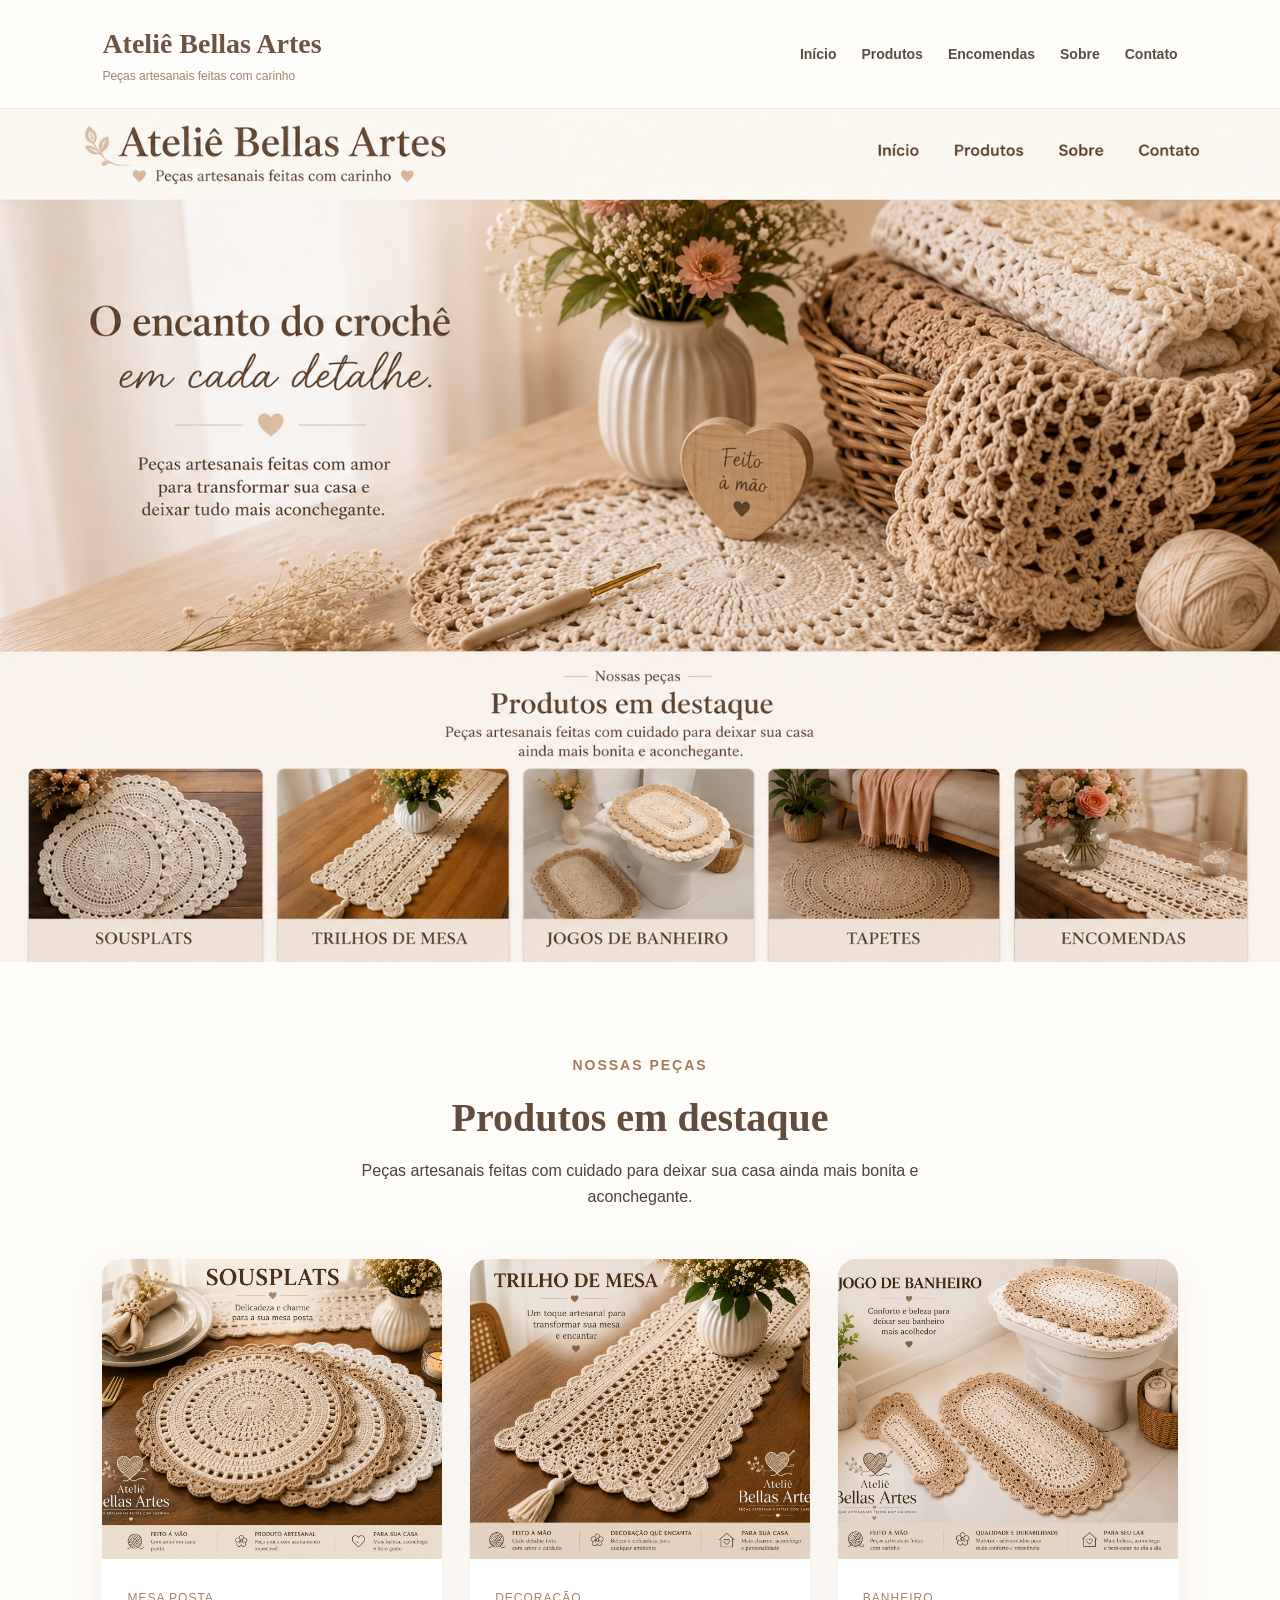
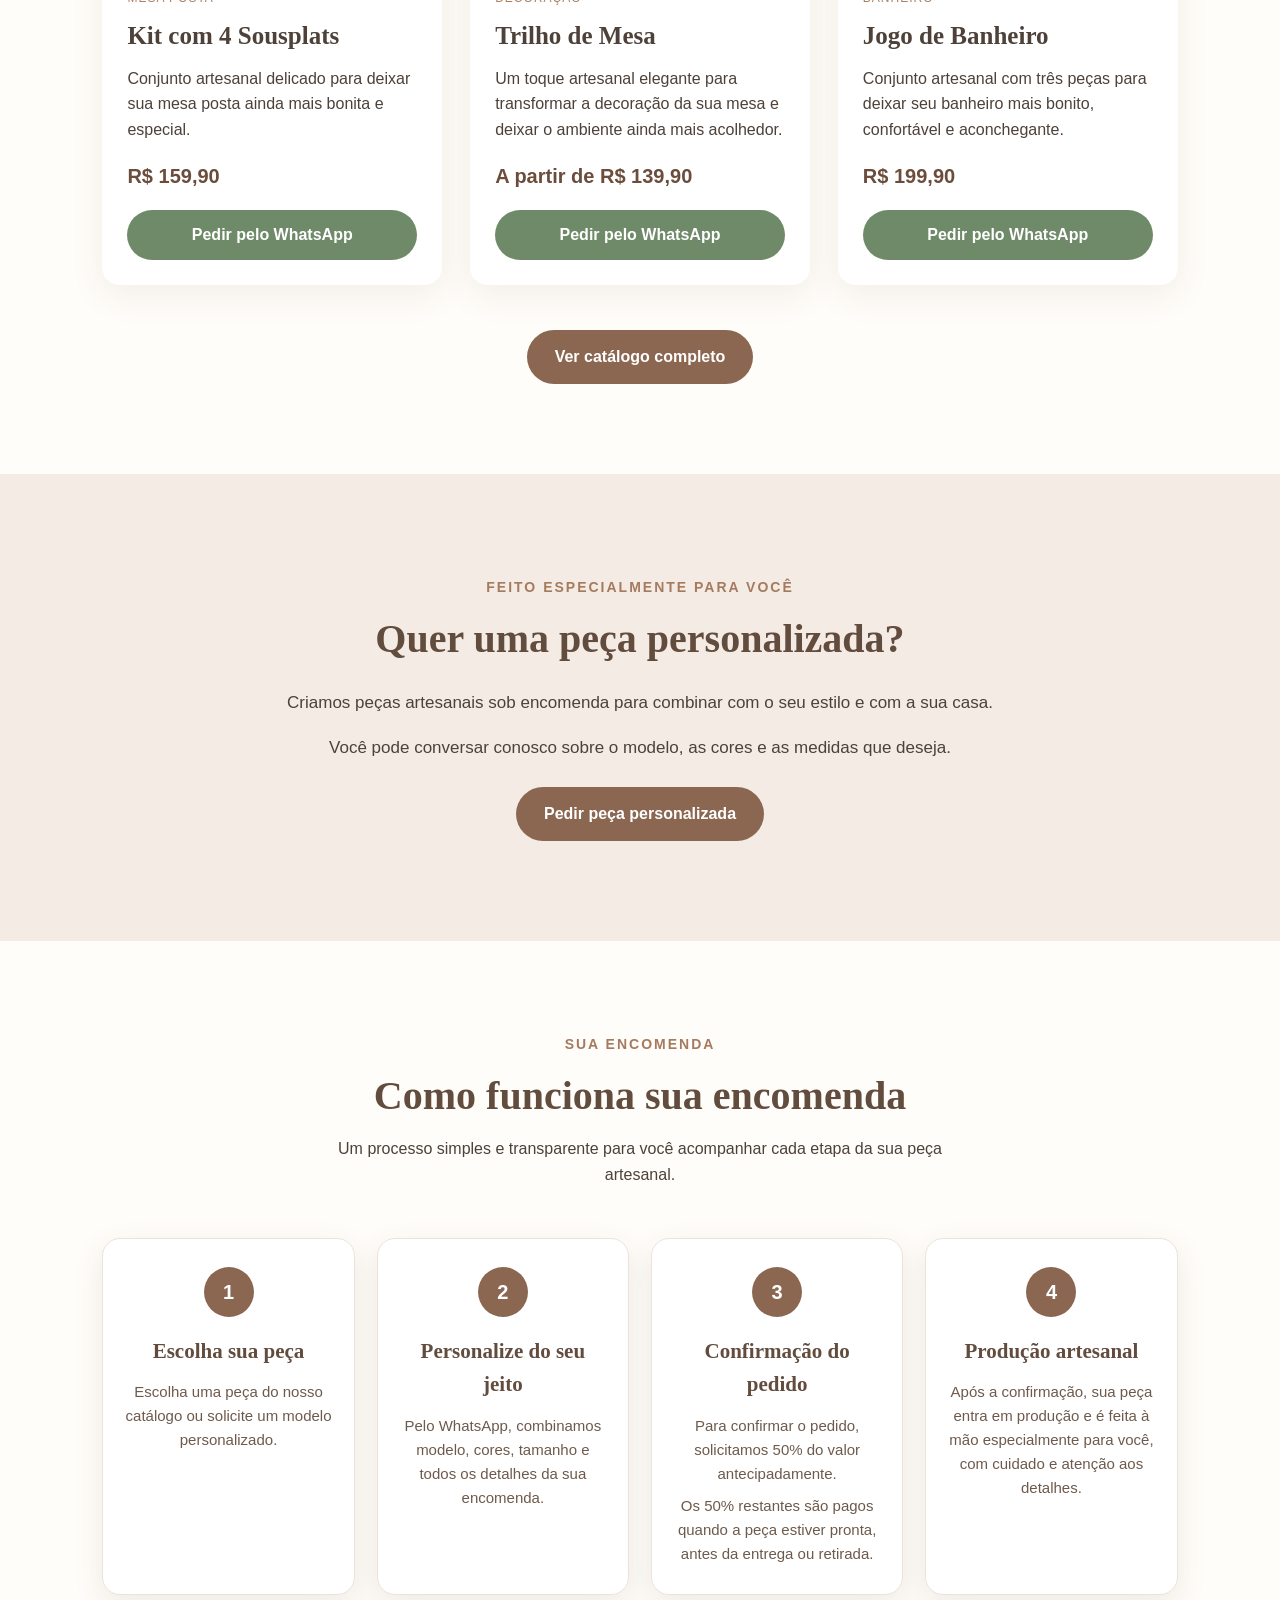
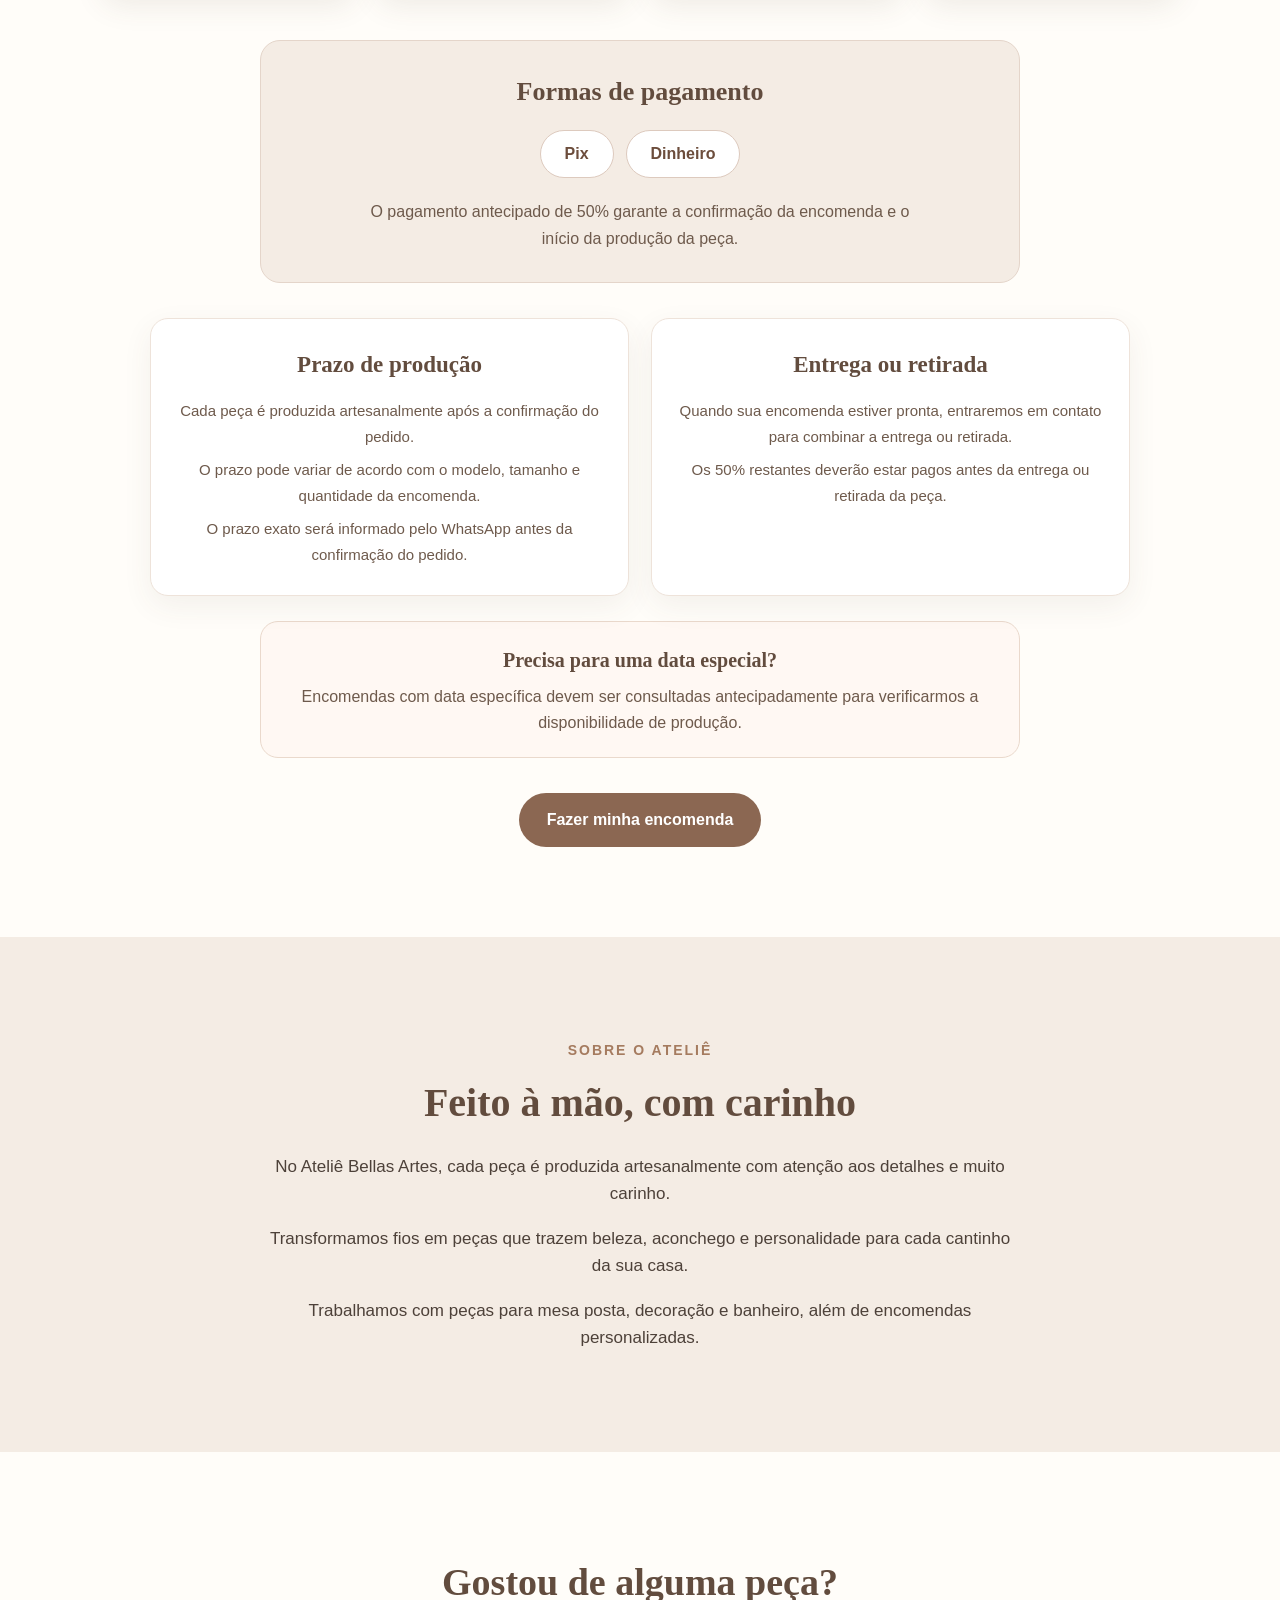
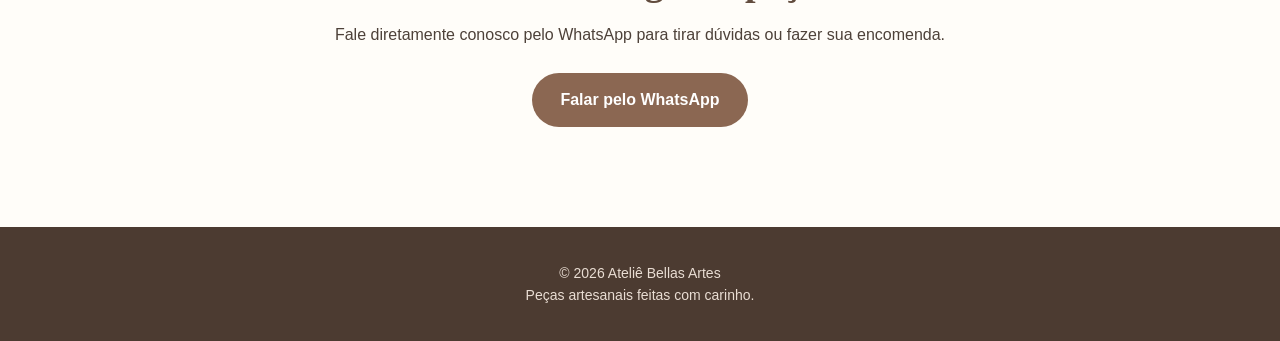
==== index.html @ 3d81684a "Add files via upload" ====
<!DOCTYPE html>
<html lang="pt-BR">

<head>

  <meta charset="UTF-8">

  <meta
    name="viewport"
    content="width=device-width, initial-scale=1.0"
  >

  <title>Ateliê Bellas Artes | Crochê Artesanal</title>

  <meta
    name="description"
    content="Peças artesanais em crochê feitas com carinho. Sousplats, trilhos de mesa, jogos de banheiro, tapetes e encomendas personalizadas."
  >


  <!-- ÍCONE DO SITE -->

  <link
    rel="icon"
    type="image/png"
    href="favicon.png"
  >


  <!-- COMPARTILHAMENTO WHATSAPP / FACEBOOK -->

  <meta
    property="og:title"
    content="Ateliê Bellas Artes | Crochê Artesanal"
  >

  <meta
    property="og:description"
    content="Peças artesanais feitas com carinho para deixar sua casa ainda mais bonita e aconchegante."
  >

  <meta
    property="og:image"
    content="https://atelie-bellas-artes.vercel.app/compartilhamento.png"
  >

  <meta
    property="og:url"
    content="https://atelie-bellas-artes.vercel.app/"
  >

  <meta
    property="og:type"
    content="website"
  >

  <meta
    property="og:site_name"
    content="Ateliê Bellas Artes"
  >


  <!-- OUTRAS REDES -->

  <meta
    name="twitter:card"
    content="summary_large_image"
  >

  <meta
    name="twitter:title"
    content="Ateliê Bellas Artes | Crochê Artesanal"
  >

  <meta
    name="twitter:description"
    content="Peças artesanais feitas com carinho para deixar sua casa ainda mais bonita e aconchegante."
  >

  <meta
    name="twitter:image"
    content="https://atelie-bellas-artes.vercel.app/compartilhamento.png"
  >


  <!-- CSS PRINCIPAL -->

  <link
    rel="stylesheet"
    href="style.css?v=4"
  >


  <!-- ESTILOS DA ÁREA DE ENCOMENDAS -->

  <style>

    .etapas-encomenda {
      display: grid;
      grid-template-columns: repeat(4, 1fr);
      gap: 22px;
      margin-top: 35px;
    }

    .etapa-encomenda {
      background: #ffffff;
      padding: 28px 22px;
      border-radius: 18px;
      text-align: center;
      box-shadow: 0 10px 30px rgba(84, 64, 52, 0.10);
      border: 1px solid #eee3da;
    }

    .numero-etapa {
      width: 50px;
      height: 50px;
      margin: 0 auto 18px;
      border-radius: 50%;
      display: flex;
      align-items: center;
      justify-content: center;
      background: #8b6752;
      color: #ffffff;
      font-size: 20px;
      font-weight: bold;
    }

    .etapa-encomenda h3 {
      font-family: Georgia, serif;
      color: #624c3e;
      font-size: 21px;
      margin-bottom: 12px;
    }

    .etapa-encomenda p {
      color: #6e5a4c;
      font-size: 15px;
      line-height: 1.6;
      margin-top: 8px;
    }

    .pagamento-encomenda {
      max-width: 760px;
      margin: 45px auto 0;
      padding: 30px;
      text-align: center;
      background: #f4ece4;
      border-radius: 20px;
      border: 1px solid #e4d5ca;
    }

    .pagamento-encomenda h3 {
      font-family: Georgia, serif;
      color: #624c3e;
      font-size: 26px;
      margin-bottom: 18px;
    }

    .formas-pagamento {
      display: flex;
      justify-content: center;
      gap: 12px;
      flex-wrap: wrap;
      margin-bottom: 20px;
    }

    .formas-pagamento span {
      background: #ffffff;
      color: #6c4d3c;
      padding: 10px 24px;
      border-radius: 30px;
      font-weight: bold;
      border: 1px solid #ddcabe;
    }

    .pagamento-encomenda p {
      max-width: 580px;
      margin: auto;
      color: #6e5a4c;
      line-height: 1.7;
    }


    /* PRAZO E ENTREGA */

    .prazo-entrega {
      max-width: 980px;
      margin: 35px auto 0;
      display: grid;
      grid-template-columns: repeat(2, 1fr);
      gap: 22px;
    }

    .info-prazo {
      background: #ffffff;
      border: 1px solid #eee3da;
      border-radius: 18px;
      padding: 28px 24px;
      box-shadow: 0 10px 30px rgba(84, 64, 52, 0.07);
      text-align: center;
    }

    .info-prazo h3 {
      font-family: Georgia, serif;
      color: #624c3e;
      font-size: 23px;
      margin-bottom: 14px;
    }

    .info-prazo p {
      color: #6e5a4c;
      font-size: 15px;
      line-height: 1.7;
      margin-top: 8px;
    }

    .data-especial {
      max-width: 760px;
      margin: 25px auto 0;
      padding: 22px 25px;
      background: #fff8f3;
      border: 1px solid #ead9cc;
      border-radius: 18px;
      text-align: center;
    }

    .data-especial strong {
      display: block;
      font-family: Georgia, serif;
      color: #624c3e;
      font-size: 20px;
      margin-bottom: 8px;
    }

    .data-especial p {
      color: #6e5a4c;
      line-height: 1.6;
    }


    /* TABLET */

    @media (max-width: 950px) {

      .etapas-encomenda {
        grid-template-columns: repeat(2, 1fr);
      }

      .prazo-entrega {
        grid-template-columns: 1fr;
      }

    }


    /* CELULAR */

    @media (max-width: 650px) {

      .etapas-encomenda {
        grid-template-columns: 1fr;
      }

      .etapa-encomenda {
        padding: 25px 20px;
      }

      .pagamento-encomenda {
        padding: 25px 18px;
      }

      .info-prazo {
        padding: 25px 18px;
      }

      .data-especial {
        padding: 20px 18px;
      }

    }

  </style>

</head>


<body>


  <!-- CABEÇALHO -->

  <header class="topo">

    <div class="logo">

      <h1>
        Ateliê Bellas Artes
      </h1>

      <p>
        Peças artesanais feitas com carinho
      </p>

    </div>


    <nav>

      <a href="#inicio">
        Início
      </a>

      <a href="catalogo.html">
        Produtos
      </a>

      <a href="#como-funciona">
        Encomendas
      </a>

      <a href="#sobre">
        Sobre
      </a>

      <a href="#contato">
        Contato
      </a>

    </nav>

  </header>



  <main>


    <!-- BANNER PRINCIPAL -->

    <section
      id="inicio"
      class="banner-principal"
    >

      <img
        src="banner-bellas-artes.png"
        alt="Ateliê Bellas Artes - peças artesanais em crochê"
      >

      <a
        href="https://wa.me/5548991967784?text=Olá! Vim pelo site do Ateliê Bellas Artes e gostaria de fazer uma encomenda."
        target="_blank"
        rel="noopener noreferrer"
        class="botao-banner-encomenda"
        aria-label="Fazer encomenda pelo WhatsApp"
      ></a>

    </section>



    <!-- PRODUTOS EM DESTAQUE -->

    <section
      id="produtos"
      class="secao"
    >

      <div class="titulo-secao">

        <span>
          Nossas peças
        </span>

        <h2>
          Produtos em destaque
        </h2>

        <p>
          Peças artesanais feitas com cuidado para
          deixar sua casa ainda mais bonita e aconchegante.
        </p>

      </div>


      <div class="produtos-grid">


        <!-- SOUSPLATS -->

        <article class="produto">

          <div class="produto-imagem">

            <img
              src="sousplats.png"
              alt="Sousplats artesanais em crochê do Ateliê Bellas Artes"
            >

          </div>

          <div class="produto-info">

            <span class="categoria">
              Mesa posta
            </span>

            <h3>
              Kit com 4 Sousplats
            </h3>

            <p>
              Conjunto artesanal delicado para deixar
              sua mesa posta ainda mais bonita e especial.
            </p>

            <strong>
              R$ 159,90
            </strong>

            <a
              href="https://wa.me/5548991967784?text=Olá! Gostaria de encomendar o Kit com 4 Sousplats do Ateliê Bellas Artes."
              target="_blank"
              rel="noopener noreferrer"
              class="botao-whatsapp"
            >
              Pedir pelo WhatsApp
            </a>

          </div>

        </article>



        <!-- TRILHO -->

        <article class="produto">

          <div class="produto-imagem">

            <img
              src="trilho-mesa.png"
              alt="Trilho de mesa artesanal em crochê do Ateliê Bellas Artes"
            >

          </div>

          <div class="produto-info">

            <span class="categoria">
              Decoração
            </span>

            <h3>
              Trilho de Mesa
            </h3>

            <p>
              Um toque artesanal elegante para transformar
              a decoração da sua mesa e deixar o ambiente
              ainda mais acolhedor.
            </p>

            <strong>
              A partir de R$ 139,90
            </strong>

            <a
              href="https://wa.me/5548991967784?text=Olá! Gostaria de encomendar um Trilho de Mesa do Ateliê Bellas Artes."
              target="_blank"
              rel="noopener noreferrer"
              class="botao-whatsapp"
            >
              Pedir pelo WhatsApp
            </a>

          </div>

        </article>



        <!-- JOGO DE BANHEIRO -->

        <article class="produto">

          <div class="produto-imagem">

            <img
              src="jogo-banheiro.png"
              alt="Jogo de banheiro artesanal em crochê do Ateliê Bellas Artes"
            >

          </div>

          <div class="produto-info">

            <span class="categoria">
              Banheiro
            </span>

            <h3>
              Jogo de Banheiro
            </h3>

            <p>
              Conjunto artesanal com três peças para
              deixar seu banheiro mais bonito,
              confortável e aconchegante.
            </p>

            <strong>
              R$ 199,90
            </strong>

            <a
              href="https://wa.me/5548991967784?text=Olá! Gostaria de encomendar um Jogo de Banheiro do Ateliê Bellas Artes."
              target="_blank"
              rel="noopener noreferrer"
              class="botao-whatsapp"
            >
              Pedir pelo WhatsApp
            </a>

          </div>

        </article>

      </div>


      <div
        style="
          text-align: center;
          margin-top: 45px;
        "
      >

        <a
          href="catalogo.html"
          class="botao"
        >
          Ver catálogo completo
        </a>

      </div>

    </section>



    <!-- PEÇA PERSONALIZADA -->

    <section class="sobre">

      <div class="sobre-conteudo">

        <span>
          Feito especialmente para você
        </span>

        <h2>
          Quer uma peça personalizada?
        </h2>

        <p>
          Criamos peças artesanais sob encomenda
          para combinar com o seu estilo e com a sua casa.
        </p>

        <p>
          Você pode conversar conosco sobre o modelo,
          as cores e as medidas que deseja.
        </p>

        <br>

        <a
          href="https://wa.me/5548991967784?text=Olá! Vim pelo site do Ateliê Bellas Artes e gostaria de encomendar uma peça personalizada. Quero conversar sobre o modelo, as cores e as medidas."
          target="_blank"
          rel="noopener noreferrer"
          class="botao"
        >
          Pedir peça personalizada
        </a>

      </div>

    </section>



    <!-- COMO FUNCIONA A ENCOMENDA -->

    <section
      id="como-funciona"
      class="secao"
    >

      <div class="titulo-secao">

        <span>
          Sua encomenda
        </span>

        <h2>
          Como funciona sua encomenda
        </h2>

        <p>
          Um processo simples e transparente para você
          acompanhar cada etapa da sua peça artesanal.
        </p>

      </div>



      <div class="etapas-encomenda">


        <!-- ETAPA 1 -->

        <article class="etapa-encomenda">

          <div class="numero-etapa">
            1
          </div>

          <h3>
            Escolha sua peça
          </h3>

          <p>
            Escolha uma peça do nosso catálogo
            ou solicite um modelo personalizado.
          </p>

        </article>



        <!-- ETAPA 2 -->

        <article class="etapa-encomenda">

          <div class="numero-etapa">
            2
          </div>

          <h3>
            Personalize do seu jeito
          </h3>

          <p>
            Pelo WhatsApp, combinamos modelo,
            cores, tamanho e todos os detalhes
            da sua encomenda.
          </p>

        </article>



        <!-- ETAPA 3 -->

        <article class="etapa-encomenda">

          <div class="numero-etapa">
            3
          </div>

          <h3>
            Confirmação do pedido
          </h3>

          <p>
            Para confirmar o pedido,
            solicitamos 50% do valor antecipadamente.
          </p>

          <p>
            Os 50% restantes são pagos quando a peça
            estiver pronta, antes da entrega ou retirada.
          </p>

        </article>



        <!-- ETAPA 4 -->

        <article class="etapa-encomenda">

          <div class="numero-etapa">
            4
          </div>

          <h3>
            Produção artesanal
          </h3>

          <p>
            Após a confirmação, sua peça entra em produção
            e é feita à mão especialmente para você,
            com cuidado e atenção aos detalhes.
          </p>

        </article>

      </div>



      <!-- FORMAS DE PAGAMENTO -->

      <div class="pagamento-encomenda">

        <h3>
          Formas de pagamento
        </h3>

        <div class="formas-pagamento">

          <span>
            Pix
          </span>

          <span>
            Dinheiro
          </span>

        </div>

        <p>
          O pagamento antecipado de 50% garante
          a confirmação da encomenda e o início
          da produção da peça.
        </p>

      </div>



      <!-- PRAZO E ENTREGA -->

      <div class="prazo-entrega">


        <article class="info-prazo">

          <h3>
            Prazo de produção
          </h3>

          <p>
            Cada peça é produzida artesanalmente
            após a confirmação do pedido.
          </p>

          <p>
            O prazo pode variar de acordo com o
            modelo, tamanho e quantidade da encomenda.
          </p>

          <p>
            O prazo exato será informado pelo WhatsApp
            antes da confirmação do pedido.
          </p>

        </article>



        <article class="info-prazo">

          <h3>
            Entrega ou retirada
          </h3>

          <p>
            Quando sua encomenda estiver pronta,
            entraremos em contato para combinar
            a entrega ou retirada.
          </p>

          <p>
            Os 50% restantes deverão estar pagos
            antes da entrega ou retirada da peça.
          </p>

        </article>


      </div>



      <!-- DATA ESPECIAL -->

      <div class="data-especial">

        <strong>
          Precisa para uma data especial?
        </strong>

        <p>
          Encomendas com data específica devem ser
          consultadas antecipadamente para verificarmos
          a disponibilidade de produção.
        </p>

      </div>



      <!-- BOTÃO -->

      <div
        style="
          text-align: center;
          margin-top: 35px;
        "
      >

        <a
          href="https://wa.me/5548991967784?text=Olá! Vim pelo site do Ateliê Bellas Artes e gostaria de fazer uma encomenda."
          target="_blank"
          rel="noopener noreferrer"
          class="botao"
        >
          Fazer minha encomenda
        </a>

      </div>

    </section>



    <!-- SOBRE -->

    <section
      id="sobre"
      class="sobre"
    >

      <div class="sobre-conteudo">

        <span>
          Sobre o Ateliê
        </span>

        <h2>
          Feito à mão, com carinho
        </h2>

        <p>
          No Ateliê Bellas Artes, cada peça é produzida
          artesanalmente com atenção aos detalhes e muito carinho.
        </p>

        <p>
          Transformamos fios em peças que trazem beleza,
          aconchego e personalidade para cada cantinho da sua casa.
        </p>

        <p>
          Trabalhamos com peças para mesa posta,
          decoração e banheiro, além de encomendas personalizadas.
        </p>

      </div>

    </section>



    <!-- CONTATO -->

    <section
      id="contato"
      class="contato"
    >

      <h2>
        Gostou de alguma peça?
      </h2>

      <p>
        Fale diretamente conosco pelo WhatsApp
        para tirar dúvidas ou fazer sua encomenda.
      </p>

      <a
        href="https://wa.me/5548991967784?text=Olá! Vim pelo site do Ateliê Bellas Artes e gostaria de fazer uma encomenda."
        target="_blank"
        rel="noopener noreferrer"
        class="botao"
      >
        Falar pelo WhatsApp
      </a>

    </section>


  </main>



  <!-- RODAPÉ -->

  <footer>

    <p>
      © 2026 Ateliê Bellas Artes
    </p>

    <p>
      Peças artesanais feitas com carinho.
    </p>

  </footer>


  <script src="script.js"></script>


</body>

</html>
---- style.css ----
* {
  margin: 0;
  padding: 0;
  box-sizing: border-box;
}

html {
  scroll-behavior: smooth;
}

body {
  font-family: Arial, Helvetica, sans-serif;
  color: #4d4139;
  background: #fffdf9;
  line-height: 1.6;
}

.topo {
  background: #fffdf9;
  padding: 22px 8%;
  display: flex;
  justify-content: space-between;
  align-items: center;
  border-bottom: 1px solid #eee5dc;
  position: sticky;
  top: 0;
  z-index: 1000;
}

.logo h1 {
  font-family: Georgia, serif;
  font-size: 28px;
  color: #6d5546;
}

.logo p {
  font-size: 12px;
  color: #9b8474;
}

nav {
  display: flex;
  gap: 25px;
}

nav a {
  text-decoration: none;
  color: #5c4b40;
  font-weight: 600;
  font-size: 14px;
}

nav a:hover {
  color: #b48a6d;
}

.banner {
  min-height: 600px;
  padding: 100px 8%;
  display: flex;
  align-items: center;

  background:
    linear-gradient(
      90deg,
      rgba(245, 235, 224, 0.96),
      rgba(255, 253, 249, 0.82)
    );
}

.banner-conteudo {
  max-width: 650px;
}

.detalhe {
  color: #a57b5f;
  font-weight: 700;
  margin-bottom: 10px;
}

.banner h2 {
  font-family: Georgia, serif;
  font-size: 56px;
  line-height: 1.1;
  color: #624c3e;
  margin-bottom: 22px;
}

.banner p {
  font-size: 18px;
  max-width: 570px;
  margin-bottom: 32px;
}

.botao {
  display: inline-block;
  padding: 14px 28px;
  background: #8b6752;
  color: white;
  text-decoration: none;
  border-radius: 30px;
  font-weight: bold;
  transition: 0.3s;
}

.botao:hover {
  background: #6f5140;
  transform: translateY(-2px);
}

.secao {
  padding: 90px 8%;
}

.titulo-secao {
  text-align: center;
  max-width: 650px;
  margin: 0 auto 50px;
}

.titulo-secao span,
.sobre span {
  color: #a57b5f;
  font-weight: bold;
  font-size: 14px;
  text-transform: uppercase;
  letter-spacing: 2px;
}

.titulo-secao h2,
.sobre h2 {
  font-family: Georgia, serif;
  font-size: 40px;
  color: #624c3e;
  margin: 8px 0;
}

.produtos-grid {
  display: grid;
  grid-template-columns: repeat(3, 1fr);
  gap: 28px;
}

.produto {
  background: white;
  border-radius: 18px;
  overflow: hidden;
  box-shadow: 0 10px 35px rgba(84, 64, 52, 0.08);
  transition: 0.3s;
}

.produto:hover {
  transform: translateY(-6px);
}

.produto-imagem {
  height: 280px;
  background: #eee4da;
  display: flex;
  justify-content: center;
  align-items: center;
  color: #9a8170;
}

.produto-info {
  padding: 25px;
}

.categoria {
  font-size: 12px;
  text-transform: uppercase;
  letter-spacing: 1px;
  color: #aa8064;
}

.produto h3 {
  font-family: Georgia, serif;
  font-size: 25px;
  margin: 6px 0 10px;
}

.produto-info strong {
  display: block;
  font-size: 20px;
  margin: 18px 0;
  color: #6c4d3c;
}

.botao-whatsapp {
  display: block;
  text-align: center;
  padding: 12px;
  text-decoration: none;
  border-radius: 25px;
  background: #6f8a68;
  color: white;
  font-weight: bold;
}

.sobre {
  background: #f4ece4;
  padding: 100px 8%;
}

.sobre-conteudo {
  max-width: 750px;
  margin: auto;
  text-align: center;
}

.sobre p {
  margin-top: 18px;
  font-size: 17px;
}

.contato {
  padding: 100px 8%;
  text-align: center;
}

.contato h2 {
  font-family: Georgia, serif;
  font-size: 38px;
  color: #624c3e;
}

.contato p {
  margin: 10px 0 25px;
}

footer {
  background: #4c3b31;
  color: #e9ddd3;
  text-align: center;
  padding: 35px 20px;
  font-size: 14px;
}

@media (max-width: 850px) {

  .topo {
    flex-direction: column;
    gap: 18px;
  }

  nav {
    gap: 14px;
    flex-wrap: wrap;
    justify-content: center;
  }

  .banner {
    min-height: 500px;
    padding-top: 70px;
  }

  .banner h2 {
    font-size: 40px;
  }

  .produtos-grid {
    grid-template-columns: 1fr;
  }

  .produto {
    max-width: 450px;
    margin: auto;
  }

}

@media (max-width: 500px) {

  .banner h2 {
    font-size: 34px;
  }

  .banner p {
    font-size: 16px;
  }

  .titulo-secao h2,
  .sobre h2 {
    font-size: 32px;
  }

}
.banner-principal {
  width: 100%;
  background: #f5eee6;
  overflow: hidden;
}

.banner-principal img {
  display: block;
  width: 100%;
  height: auto;
}
/* ==================================
   IMAGENS DOS PRODUTOS
================================== */

.produto-imagem {
  width: 100%;
  height: 300px;
  overflow: hidden;
  background: #f3ebe3;
}

.produto-imagem img {
  width: 100%;
  height: 100%;
  object-fit: cover;
  display: block;
  transition: transform 0.4s ease;
}

.produto:hover .produto-imagem img {
  transform: scale(1.04);
}


/* ==================================
   AJUSTES PARA CELULAR
================================== */

@media (max-width: 850px) {

  .produto-imagem {
    height: 350px;
  }

}


@media (max-width: 500px) {

  .produto-imagem {
    height: 280px;
  }

}
.banner-principal {
  position: relative;
  width: 100%;
  overflow: hidden;
}

.banner-principal img {
  display: block;
  width: 100%;
  height: auto;
}

/* Área clicável sobre o botão desenhado na imagem */
.botao-banner-encomenda {
  position: absolute;

  /* posição aproximada do botão no banner */
  right: 2.5%;
  bottom: 2.5%;

  width: 15.5%;
  height: 7%;

  z-index: 10;
  cursor: pointer;

  /* invisível porque o botão já está desenhado na imagem */
  background: transparent;
}

/* Facilita o toque no celular */
@media (max-width: 700px) {
  .botao-banner-encomenda {
    right: 2%;
    bottom: 2%;
    width: 17%;
    height: 8%;
  }
}
/* ==================================
   BOTÃO CLICÁVEL DO BANNER
================================== */

.banner-principal {
  position: relative;
  width: 100%;
  overflow: hidden;
}

.banner-principal img {
  display: block;
  width: 100%;
  height: auto;
}


/*
  Área invisível colocada sobre
  "FAZER ENCOMENDA" da imagem
*/

.botao-banner-encomenda {
  position: absolute;

  right: 2%;
  bottom: 2%;

  width: 16%;
  height: 8%;

  z-index: 20;

  display: block;

  cursor: pointer;

  background: transparent;
}


/* ==================================
   CELULAR
================================== */

@media (max-width: 700px) {

  .botao-banner-encomenda {
    right: 1.5%;
    bottom: 2%;
    width: 18%;
    height: 9%;
  }

}
/* =====================================
   PÁGINA DO CATÁLOGO
===================================== */

.catalogo-topo {
  text-align: center;
  padding: 80px 20px 45px;
  background: #f5eee6;
}

.catalogo-topo span {
  color: #a57b5f;
  text-transform: uppercase;
  letter-spacing: 2px;
  font-weight: bold;
  font-size: 13px;
}

.catalogo-topo h2 {
  font-family: Georgia, serif;
  font-size: 46px;
  color: #624c3e;
  margin: 10px 0;
}

.catalogo-topo p {
  max-width: 600px;
  margin: auto;
  color: #6e5a4c;
}

.catalogo-grid {
  display: grid;
  grid-template-columns: repeat(3, 1fr);
  gap: 30px;
}

.produto-sem-foto {
  background: #eee4da;
  color: #987d6c;
  display: flex;
  align-items: center;
  justify-content: center;
  font-weight: bold;
}


/* TABLET */

@media (max-width: 950px) {

  .catalogo-grid {
    grid-template-columns: repeat(2, 1fr);
  }

}


/* CELULAR */

@media (max-width: 650px) {

  .catalogo-grid {
    grid-template-columns: 1fr;
  }

  .catalogo-topo h2 {
    font-size: 34px;
  }

}
/* =====================================
   FILTROS DO CATÁLOGO
===================================== */

.filtros-catalogo {
  display: flex;
  justify-content: center;
  flex-wrap: wrap;
  gap: 12px;

  padding: 35px 20px 10px;

  background: #fffdf9;
}

.filtro-btn {
  border: 1px solid #d8c4b5;

  background: #ffffff;

  color: #6d5546;

  padding: 11px 20px;

  border-radius: 30px;

  cursor: pointer;

  font-size: 14px;

  font-weight: bold;

  transition: 0.3s;
}

.filtro-btn:hover {
  background: #eee3da;
}

.filtro-btn.ativo {
  background: #8b6752;

  border-color: #8b6752;

  color: white;
}

.item-catalogo.oculto {
  display: none;
}
/* ==================================================
   ATELIÊ BELLAS ARTES
   AJUSTES PARA CELULAR E TABLET
================================================== */


/* Evita elementos ultrapassarem a tela */

* {
  box-sizing: border-box;
}

html {
  scroll-behavior: smooth;
}

body {
  overflow-x: hidden;
}

img {
  max-width: 100%;
}


/* ==================================================
   TABLETS E TELAS MENORES
================================================== */

@media (max-width: 900px) {

  /* CABEÇALHO */

  .topo {
    padding: 20px;
  }

  .logo {
    text-align: center;
  }

  .logo h1 {
    font-size: 30px;
  }


  /* MENU */

  nav {
    display: flex;
    justify-content: center;
    flex-wrap: wrap;
    gap: 15px;

    margin-top: 15px;
  }

  nav a {
    margin: 0;
  }


  /* PRODUTOS */

  .produtos-grid,
  .catalogo-grid {
    grid-template-columns: repeat(2, 1fr);
    gap: 22px;
  }


  /* BANNER */

  .banner-principal img {
    width: 100%;
    height: auto;
    display: block;
  }

}



/* ==================================================
   CELULARES
================================================== */

@media (max-width: 650px) {


  /* --------------------------------
     CABEÇALHO
  -------------------------------- */

  .topo {
    padding: 18px 15px;
  }

  .logo h1 {
    font-size: 27px;
    line-height: 1.2;
  }

  .logo p {
    font-size: 13px;
    margin-top: 5px;
  }


  /* --------------------------------
     MENU
  -------------------------------- */

  nav {
    width: 100%;

    display: flex;
    justify-content: center;
    flex-wrap: wrap;

    gap: 8px;

    margin-top: 18px;
  }

  nav a {
    padding: 9px 11px;

    font-size: 13px;

    border-radius: 20px;
  }


  /* --------------------------------
     BANNER DA PÁGINA INICIAL
  -------------------------------- */

  .banner-principal {
    width: 100%;
    overflow: hidden;
  }

  .banner-principal img {
    width: 100%;
    height: auto;

    display: block;
  }


  /* --------------------------------
     SEÇÕES
  -------------------------------- */

  .secao {
    padding: 50px 18px;
  }

  .titulo-secao {
    margin-bottom: 30px;
  }

  .titulo-secao h2 {
    font-size: 30px;
    line-height: 1.2;
  }

  .titulo-secao p {
    font-size: 15px;
    line-height: 1.6;
  }


  /* --------------------------------
     CATÁLOGO
  -------------------------------- */

  .catalogo-topo {
    padding: 50px 18px 30px;
  }

  .catalogo-topo h2 {
    font-size: 31px;
    line-height: 1.2;
  }

  .catalogo-topo p {
    font-size: 15px;
    line-height: 1.6;
  }


  /* --------------------------------
     FILTROS
  -------------------------------- */

  .filtros-catalogo {
    padding: 25px 12px 5px;

    gap: 8px;
  }

  .filtro-btn {
    padding: 10px 14px;

    font-size: 13px;
  }


  /* --------------------------------
     PRODUTOS
  -------------------------------- */

  .produtos-grid,
  .catalogo-grid {
    grid-template-columns: 1fr;

    gap: 25px;
  }

  .produto {
    width: 100%;

    margin: 0 auto;

    overflow: hidden;
  }

  .produto-imagem {
    width: 100%;
  }

  .produto-imagem img {
    width: 100%;
    height: auto;

    display: block;

    object-fit: cover;
  }

  .produto-info {
    padding: 22px 18px;
  }

  .produto-info h3 {
    font-size: 22px;
  }

  .produto-info p {
    font-size: 15px;

    line-height: 1.6;
  }

  .produto-info strong {
    display: block;

    font-size: 21px;

    margin: 15px 0;
  }


  /* --------------------------------
     BOTÕES
  -------------------------------- */

  .botao,
  .botao-whatsapp {
    display: block;

    width: 100%;

    max-width: 420px;

    margin-left: auto;
    margin-right: auto;

    padding: 15px 18px;

    text-align: center;

    font-size: 15px;

    border-radius: 8px;
  }


  /* --------------------------------
     ÁREA SOBRE / PERSONALIZADO
  -------------------------------- */

  .sobre {
    padding: 50px 18px;
  }

  .sobre-conteudo {
    width: 100%;
    max-width: 600px;

    margin: auto;
  }

  .sobre-conteudo h2 {
    font-size: 29px;

    line-height: 1.25;
  }

  .sobre-conteudo p {
    font-size: 15px;

    line-height: 1.7;
  }


  /* --------------------------------
     CONTATO
  -------------------------------- */

  .contato {
    padding: 50px 18px;
  }

  .contato h2 {
    font-size: 29px;

    line-height: 1.25;
  }

  .contato p {
    font-size: 15px;

    line-height: 1.6;
  }


  /* --------------------------------
     RODAPÉ
  -------------------------------- */

  footer {
    padding: 30px 18px;

    text-align: center;
  }

  footer p {
    font-size: 13px;
  }

}



/* ==================================================
   CELULARES MUITO PEQUENOS
================================================== */

@media (max-width: 380px) {

  .logo h1 {
    font-size: 24px;
  }

  nav a {
    font-size: 12px;

    padding: 8px 9px;
  }

  .catalogo-topo h2,
  .titulo-secao h2 {
    font-size: 27px;
  }

  .filtro-btn {
    font-size: 12px;

    padding: 9px 11px;
  }

  .produto-info h3 {
    font-size: 20px;
  }

}
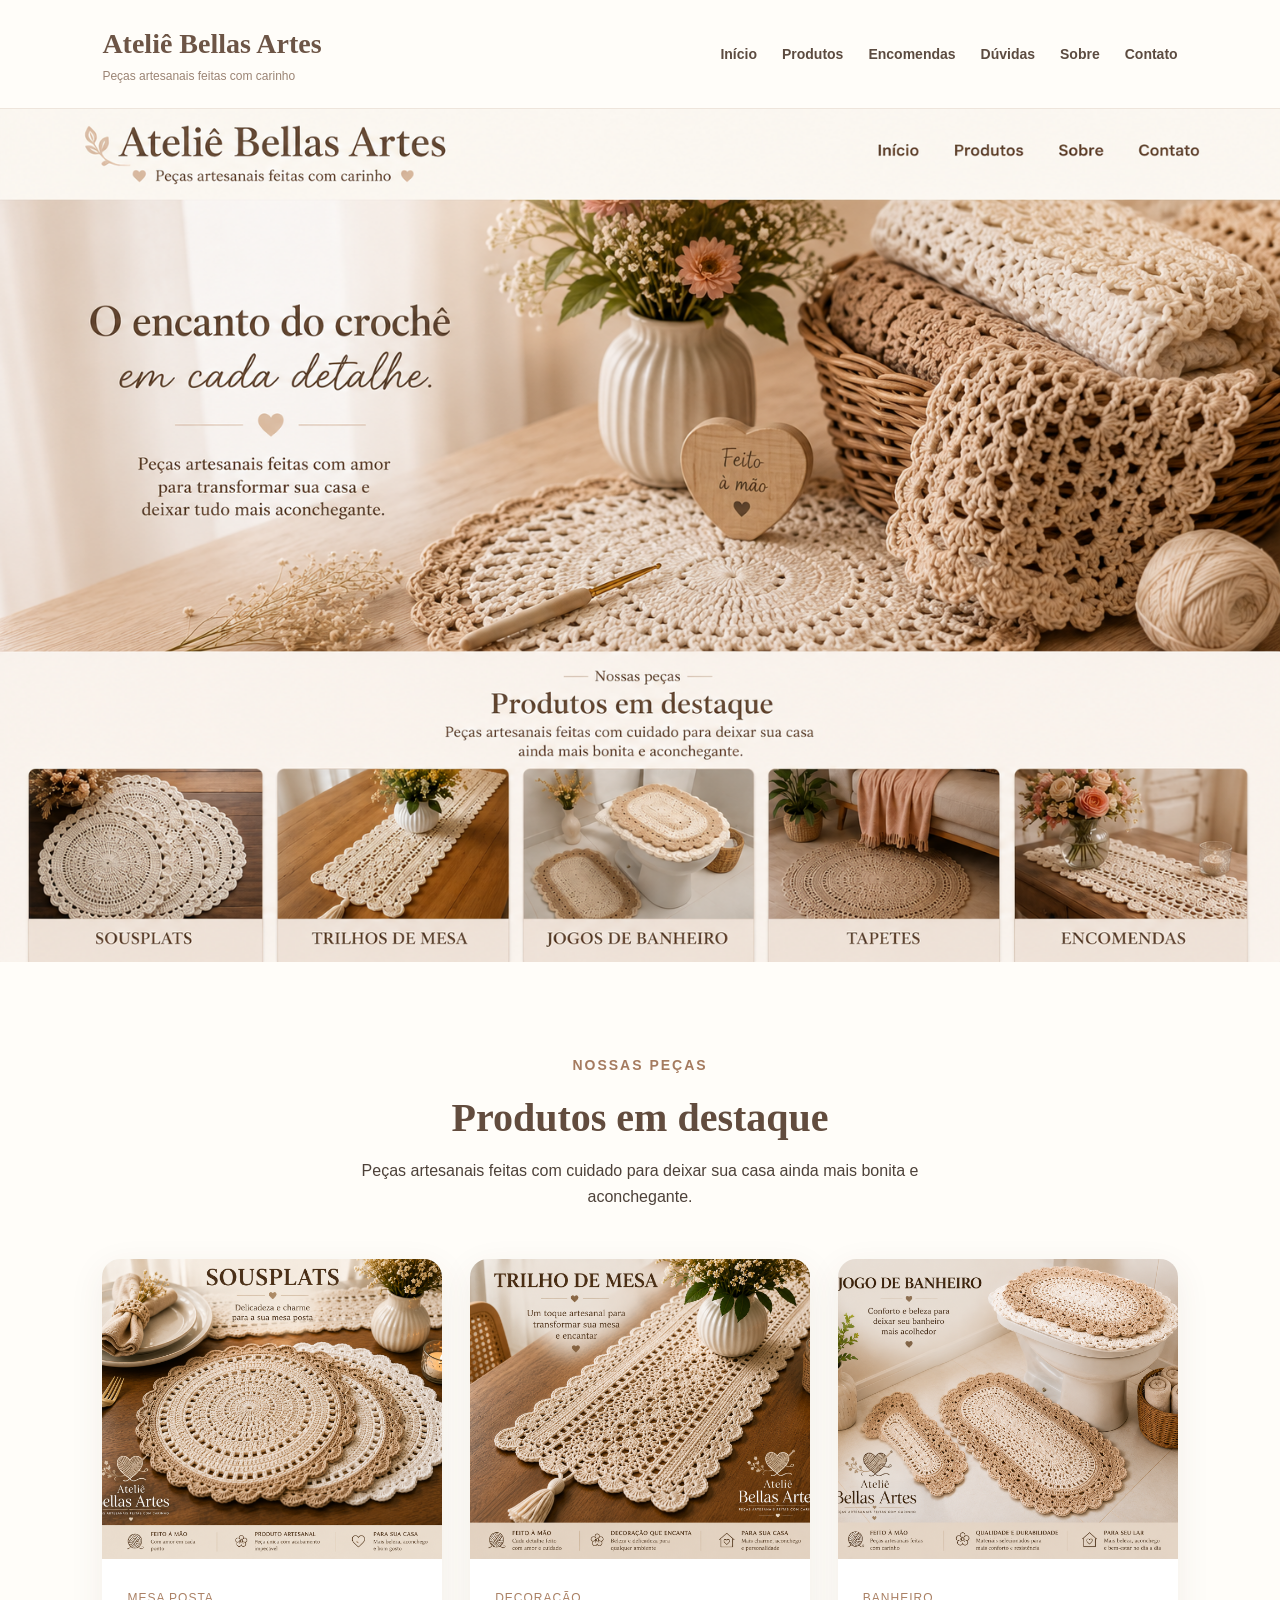
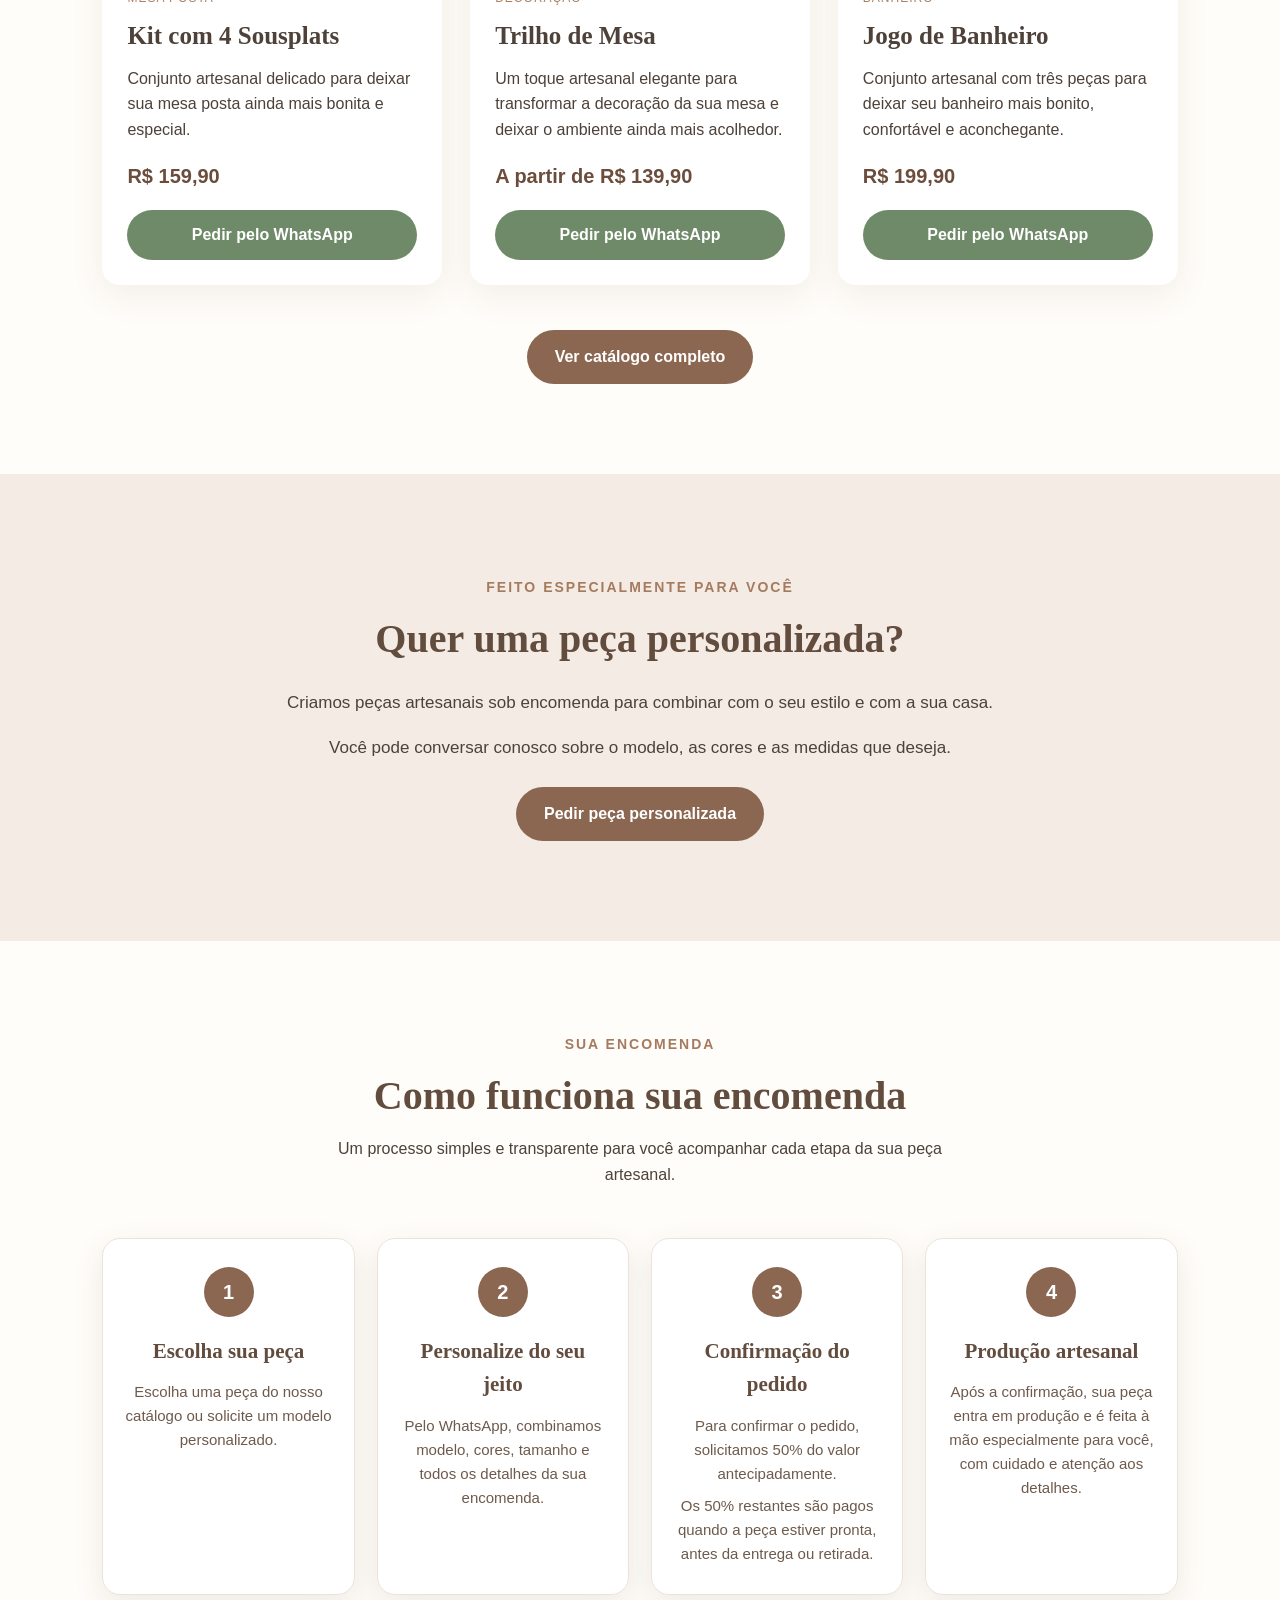
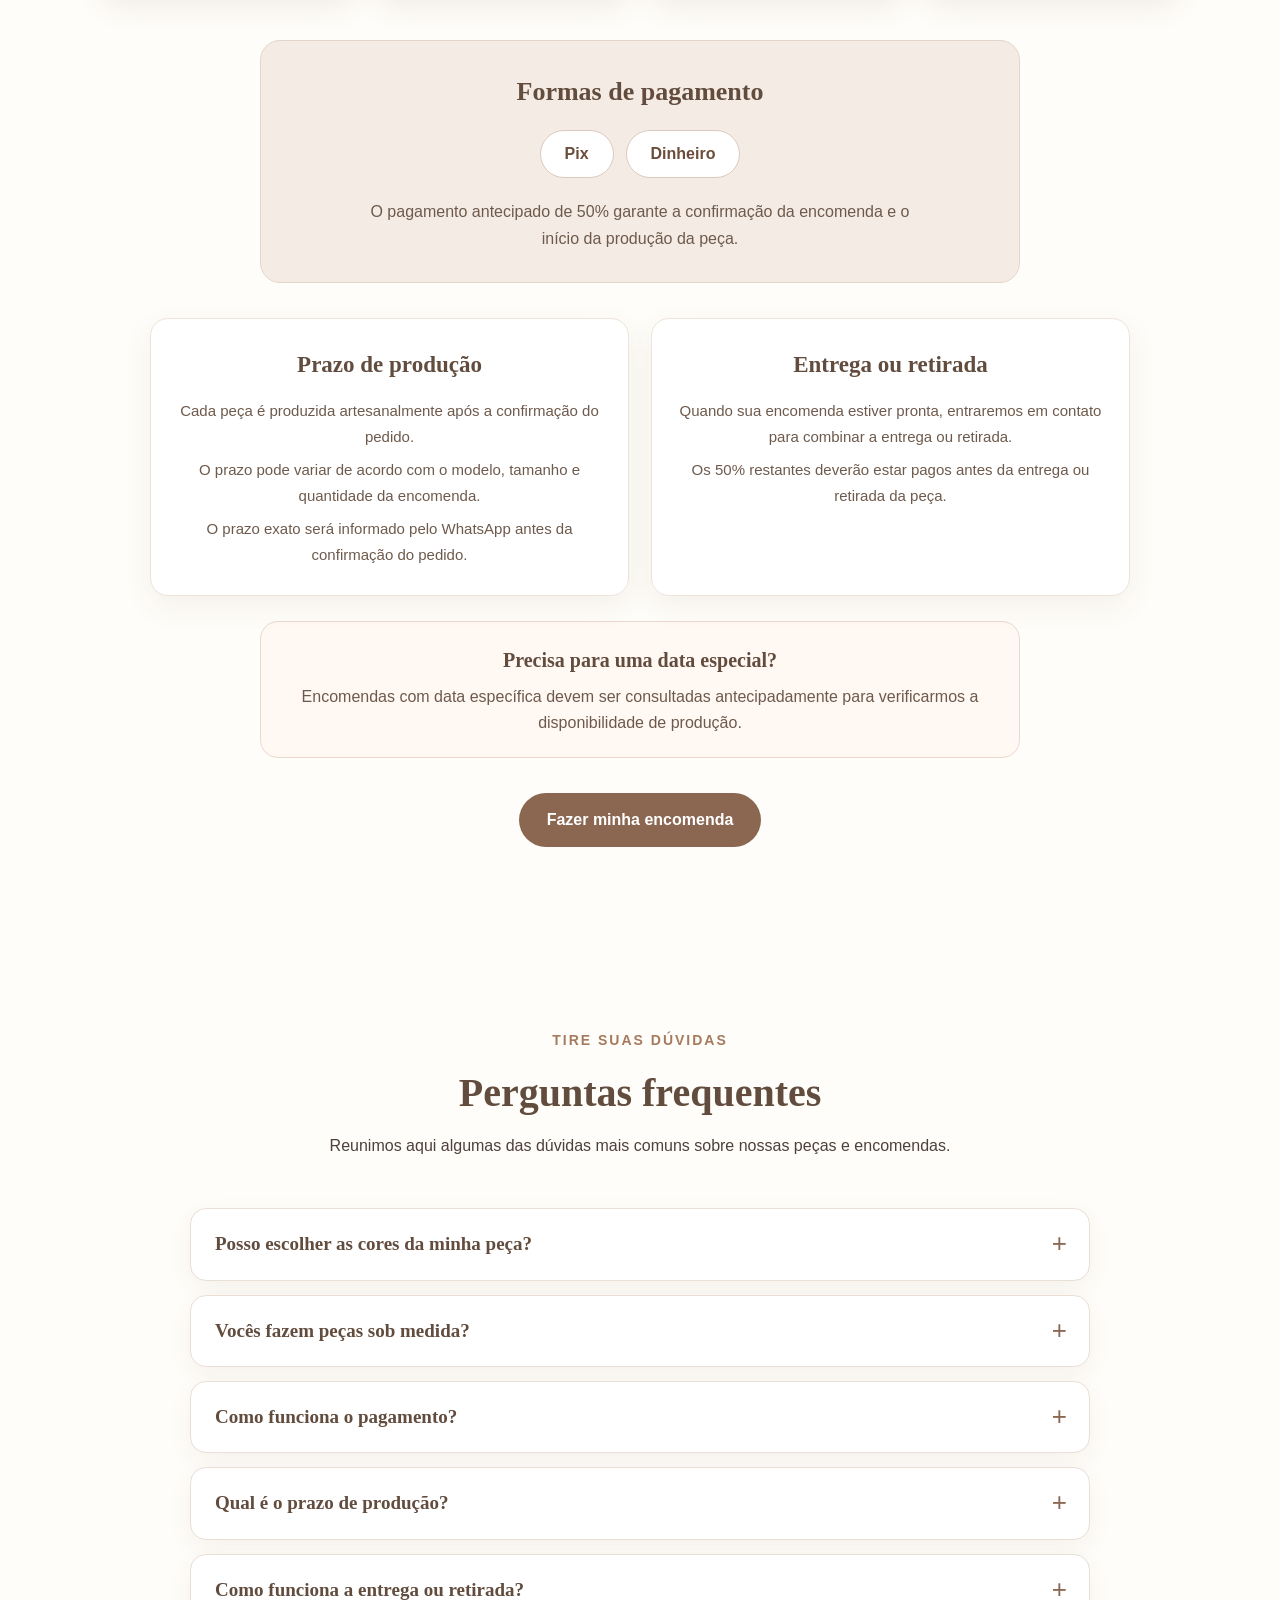
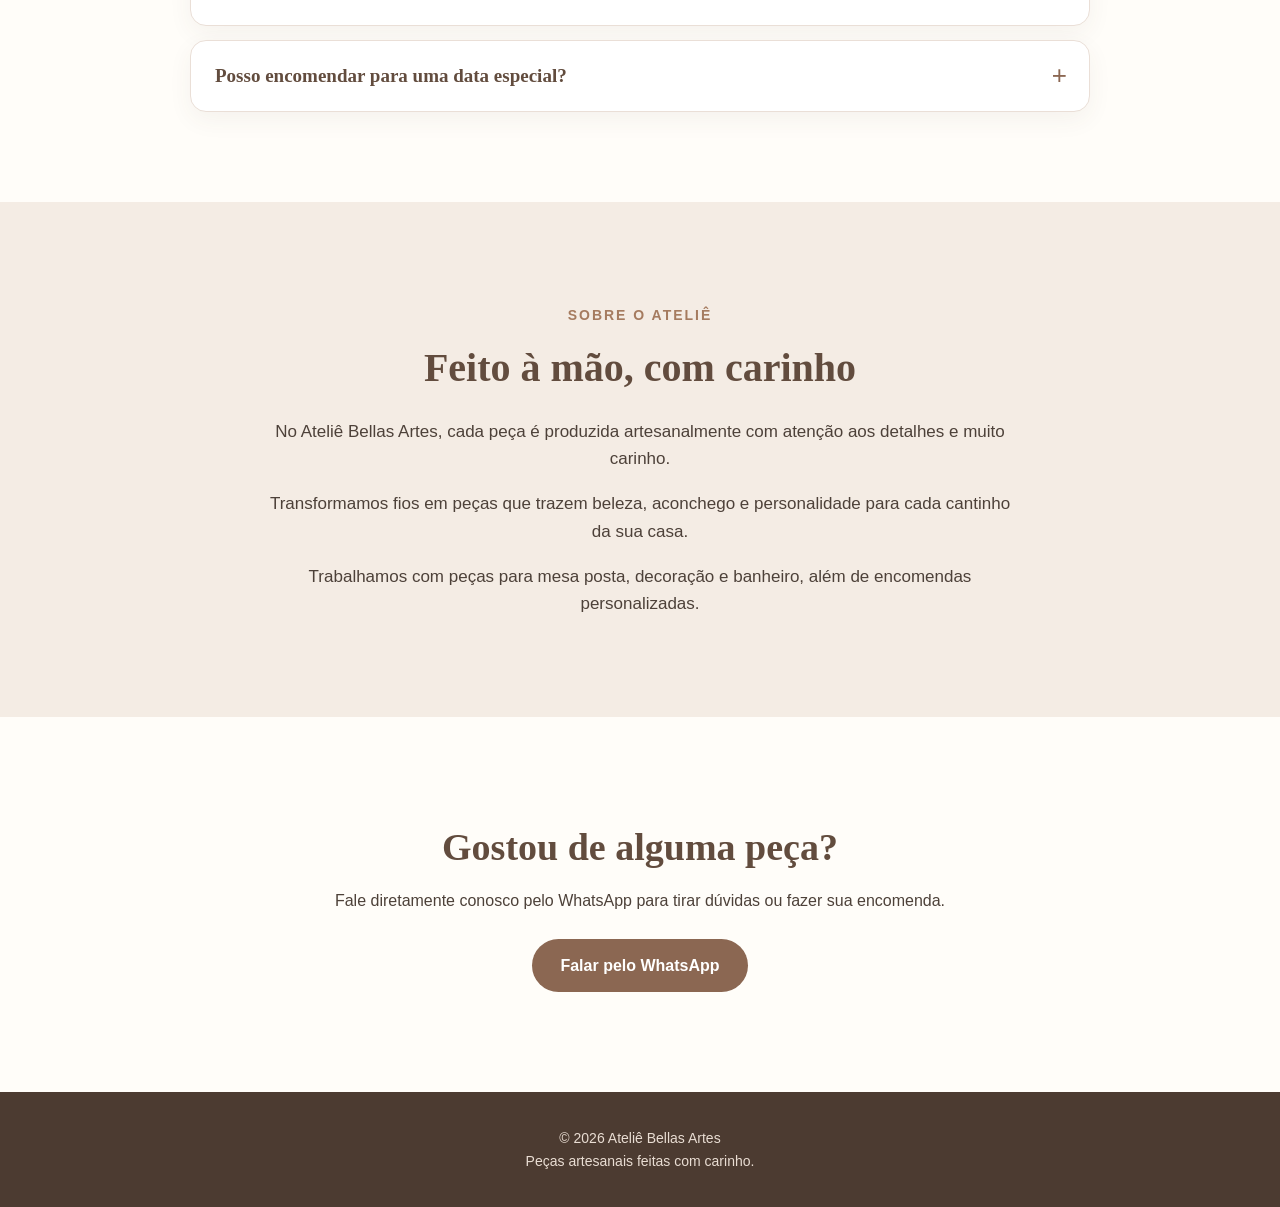
==== commit 0bcdddea: "Add files via upload" ====
--- a/index.html
+++ b/index.html
@@ -16,9 +16,6 @@
     name="description"
     content="Peças artesanais em crochê feitas com carinho. Sousplats, trilhos de mesa, jogos de banheiro, tapetes e encomendas personalizadas."
   >
-
-
-  <!-- ÍCONE DO SITE -->
 
   <link
     rel="icon"
@@ -26,9 +23,6 @@
     href="favicon.png"
   >
 
-
-  <!-- COMPARTILHAMENTO WHATSAPP / FACEBOOK -->
-
   <meta
     property="og:title"
     content="Ateliê Bellas Artes | Crochê Artesanal"
@@ -59,9 +53,6 @@
     content="Ateliê Bellas Artes"
   >
 
-
-  <!-- OUTRAS REDES -->
-
   <meta
     name="twitter:card"
     content="summary_large_image"
@@ -82,16 +73,11 @@
     content="https://atelie-bellas-artes.vercel.app/compartilhamento.png"
   >
 
-
-  <!-- CSS PRINCIPAL -->
-
   <link
     rel="stylesheet"
-    href="style.css?v=4"
-  >
-
-
-  <!-- ESTILOS DA ÁREA DE ENCOMENDAS -->
+    href="style.css?v=5"
+  >
+
 
   <style>
 
@@ -180,9 +166,6 @@
       line-height: 1.7;
     }
 
-
-    /* PRAZO E ENTREGA */
-
     .prazo-entrega {
       max-width: 980px;
       margin: 35px auto 0;
@@ -238,7 +221,62 @@
     }
 
 
-    /* TABLET */
+    /* FAQ */
+
+    .faq-lista {
+      max-width: 900px;
+      margin: 35px auto 0;
+      display: grid;
+      gap: 14px;
+    }
+
+    .faq-item {
+      background: #ffffff;
+      border: 1px solid #eadfd7;
+      border-radius: 16px;
+      overflow: hidden;
+      box-shadow: 0 8px 24px rgba(84, 64, 52, 0.06);
+    }
+
+    .faq-item summary {
+      list-style: none;
+      cursor: pointer;
+      padding: 20px 24px;
+      font-family: Georgia, serif;
+      font-size: 19px;
+      font-weight: bold;
+      color: #624c3e;
+      position: relative;
+      padding-right: 55px;
+    }
+
+    .faq-item summary::-webkit-details-marker {
+      display: none;
+    }
+
+    .faq-item summary::after {
+      content: "+";
+      position: absolute;
+      right: 22px;
+      top: 50%;
+      transform: translateY(-50%);
+      font-family: Arial, sans-serif;
+      font-size: 26px;
+      color: #8b6752;
+      font-weight: normal;
+    }
+
+    .faq-item[open] summary::after {
+      content: "−";
+    }
+
+    .faq-resposta {
+      padding: 0 24px 22px;
+      color: #6e5a4c;
+      font-size: 15px;
+      line-height: 1.7;
+    }
+
 
     @media (max-width: 950px) {
 
@@ -252,9 +290,6 @@
 
     }
 
-
-    /* CELULAR */
-
     @media (max-width: 650px) {
 
       .etapas-encomenda {
@@ -277,6 +312,15 @@
         padding: 20px 18px;
       }
 
+      .faq-item summary {
+        font-size: 17px;
+        padding: 18px 50px 18px 18px;
+      }
+
+      .faq-resposta {
+        padding: 0 18px 20px;
+      }
+
     }
 
   </style>
@@ -286,8 +330,6 @@
 
 <body>
 
-
-  <!-- CABEÇALHO -->
 
   <header class="topo">
 
@@ -318,6 +360,10 @@
         Encomendas
       </a>
 
+      <a href="#faq">
+        Dúvidas
+      </a>
+
       <a href="#sobre">
         Sobre
       </a>
@@ -334,8 +380,6 @@
 
   <main>
 
-
-    <!-- BANNER PRINCIPAL -->
 
     <section
       id="inicio"
@@ -359,8 +403,6 @@
 
 
 
-    <!-- PRODUTOS EM DESTAQUE -->
-
     <section
       id="produtos"
       class="secao"
@@ -386,8 +428,6 @@
 
       <div class="produtos-grid">
 
-
-        <!-- SOUSPLATS -->
 
         <article class="produto">
 
@@ -434,8 +474,6 @@
 
 
 
-        <!-- TRILHO -->
-
         <article class="produto">
 
           <div class="produto-imagem">
@@ -482,8 +520,6 @@
 
 
 
-        <!-- JOGO DE BANHEIRO -->
-
         <article class="produto">
 
           <div class="produto-imagem">
@@ -551,8 +587,6 @@
 
 
 
-    <!-- PEÇA PERSONALIZADA -->
-
     <section class="sobre">
 
       <div class="sobre-conteudo">
@@ -592,8 +626,6 @@
 
 
 
-    <!-- COMO FUNCIONA A ENCOMENDA -->
-
     <section
       id="como-funciona"
       class="secao"
@@ -617,11 +649,8 @@
       </div>
 
 
-
       <div class="etapas-encomenda">
 
-
-        <!-- ETAPA 1 -->
 
         <article class="etapa-encomenda">
 
@@ -640,9 +669,6 @@
 
         </article>
 
-
-
-        <!-- ETAPA 2 -->
 
         <article class="etapa-encomenda">
 
@@ -663,9 +689,6 @@
         </article>
 
 
-
-        <!-- ETAPA 3 -->
-
         <article class="etapa-encomenda">
 
           <div class="numero-etapa">
@@ -688,9 +711,6 @@
 
         </article>
 
-
-
-        <!-- ETAPA 4 -->
 
         <article class="etapa-encomenda">
 
@@ -713,9 +733,6 @@
       </div>
 
 
-
-      <!-- FORMAS DE PAGAMENTO -->
-
       <div class="pagamento-encomenda">
 
         <h3>
@@ -743,9 +760,6 @@
       </div>
 
 
-
-      <!-- PRAZO E ENTREGA -->
-
       <div class="prazo-entrega">
 
 
@@ -771,7 +785,6 @@
           </p>
 
         </article>
-
 
 
         <article class="info-prazo">
@@ -797,9 +810,6 @@
       </div>
 
 
-
-      <!-- DATA ESPECIAL -->
-
       <div class="data-especial">
 
         <strong>
@@ -814,9 +824,6 @@
 
       </div>
 
-
-
-      <!-- BOTÃO -->
 
       <div
         style="
@@ -840,7 +847,132 @@
 
 
 
-    <!-- SOBRE -->
+    <!-- PERGUNTAS FREQUENTES -->
+
+    <section
+      id="faq"
+      class="secao"
+    >
+
+      <div class="titulo-secao">
+
+        <span>
+          Tire suas dúvidas
+        </span>
+
+        <h2>
+          Perguntas frequentes
+        </h2>
+
+        <p>
+          Reunimos aqui algumas das dúvidas mais comuns
+          sobre nossas peças e encomendas.
+        </p>
+
+      </div>
+
+
+      <div class="faq-lista">
+
+
+        <details class="faq-item">
+
+          <summary>
+            Posso escolher as cores da minha peça?
+          </summary>
+
+          <div class="faq-resposta">
+            Sim. Em encomendas personalizadas, você pode escolher
+            as cores de acordo com seu gosto e com a decoração
+            do ambiente. A disponibilidade das cores é confirmada
+            pelo WhatsApp antes do início da produção.
+          </div>
+
+        </details>
+
+
+        <details class="faq-item">
+
+          <summary>
+            Vocês fazem peças sob medida?
+          </summary>
+
+          <div class="faq-resposta">
+            Sim. Podemos ajustar medidas de acordo com a peça
+            desejada. Basta informar as medidas pelo WhatsApp
+            para avaliarmos o modelo e passarmos o valor da encomenda.
+          </div>
+
+        </details>
+
+
+        <details class="faq-item">
+
+          <summary>
+            Como funciona o pagamento?
+          </summary>
+
+          <div class="faq-resposta">
+            Para confirmar a encomenda, solicitamos 50% do valor
+            antecipadamente. Os 50% restantes são pagos quando
+            a peça estiver pronta, antes da entrega ou retirada.
+            Atualmente aceitamos Pix e dinheiro.
+          </div>
+
+        </details>
+
+
+        <details class="faq-item">
+
+          <summary>
+            Qual é o prazo de produção?
+          </summary>
+
+          <div class="faq-resposta">
+            O prazo varia conforme o modelo, tamanho e quantidade
+            de peças da encomenda. Antes de confirmar o pedido,
+            informamos pelo WhatsApp o prazo previsto de produção.
+          </div>
+
+        </details>
+
+
+        <details class="faq-item">
+
+          <summary>
+            Como funciona a entrega ou retirada?
+          </summary>
+
+          <div class="faq-resposta">
+            Quando a peça estiver pronta, entramos em contato
+            para combinar a melhor forma de entrega ou retirada.
+            Todos os detalhes são acertados diretamente pelo WhatsApp.
+          </div>
+
+        </details>
+
+
+        <details class="faq-item">
+
+          <summary>
+            Posso encomendar para uma data especial?
+          </summary>
+
+          <div class="faq-resposta">
+            Sim. Se precisar da peça para aniversário, presente,
+            casamento ou outra data específica, entre em contato
+            antecipadamente para verificarmos nossa disponibilidade
+            de produção.
+          </div>
+
+        </details>
+
+
+      </div>
+
+    </section>
+
+
 
     <section
       id="sobre"
@@ -877,8 +1009,6 @@
     </section>
 
 
-
-    <!-- CONTATO -->
 
     <section
       id="contato"
@@ -910,8 +1040,6 @@
 
 
 
-  <!-- RODAPÉ -->
-
   <footer>
 
     <p>
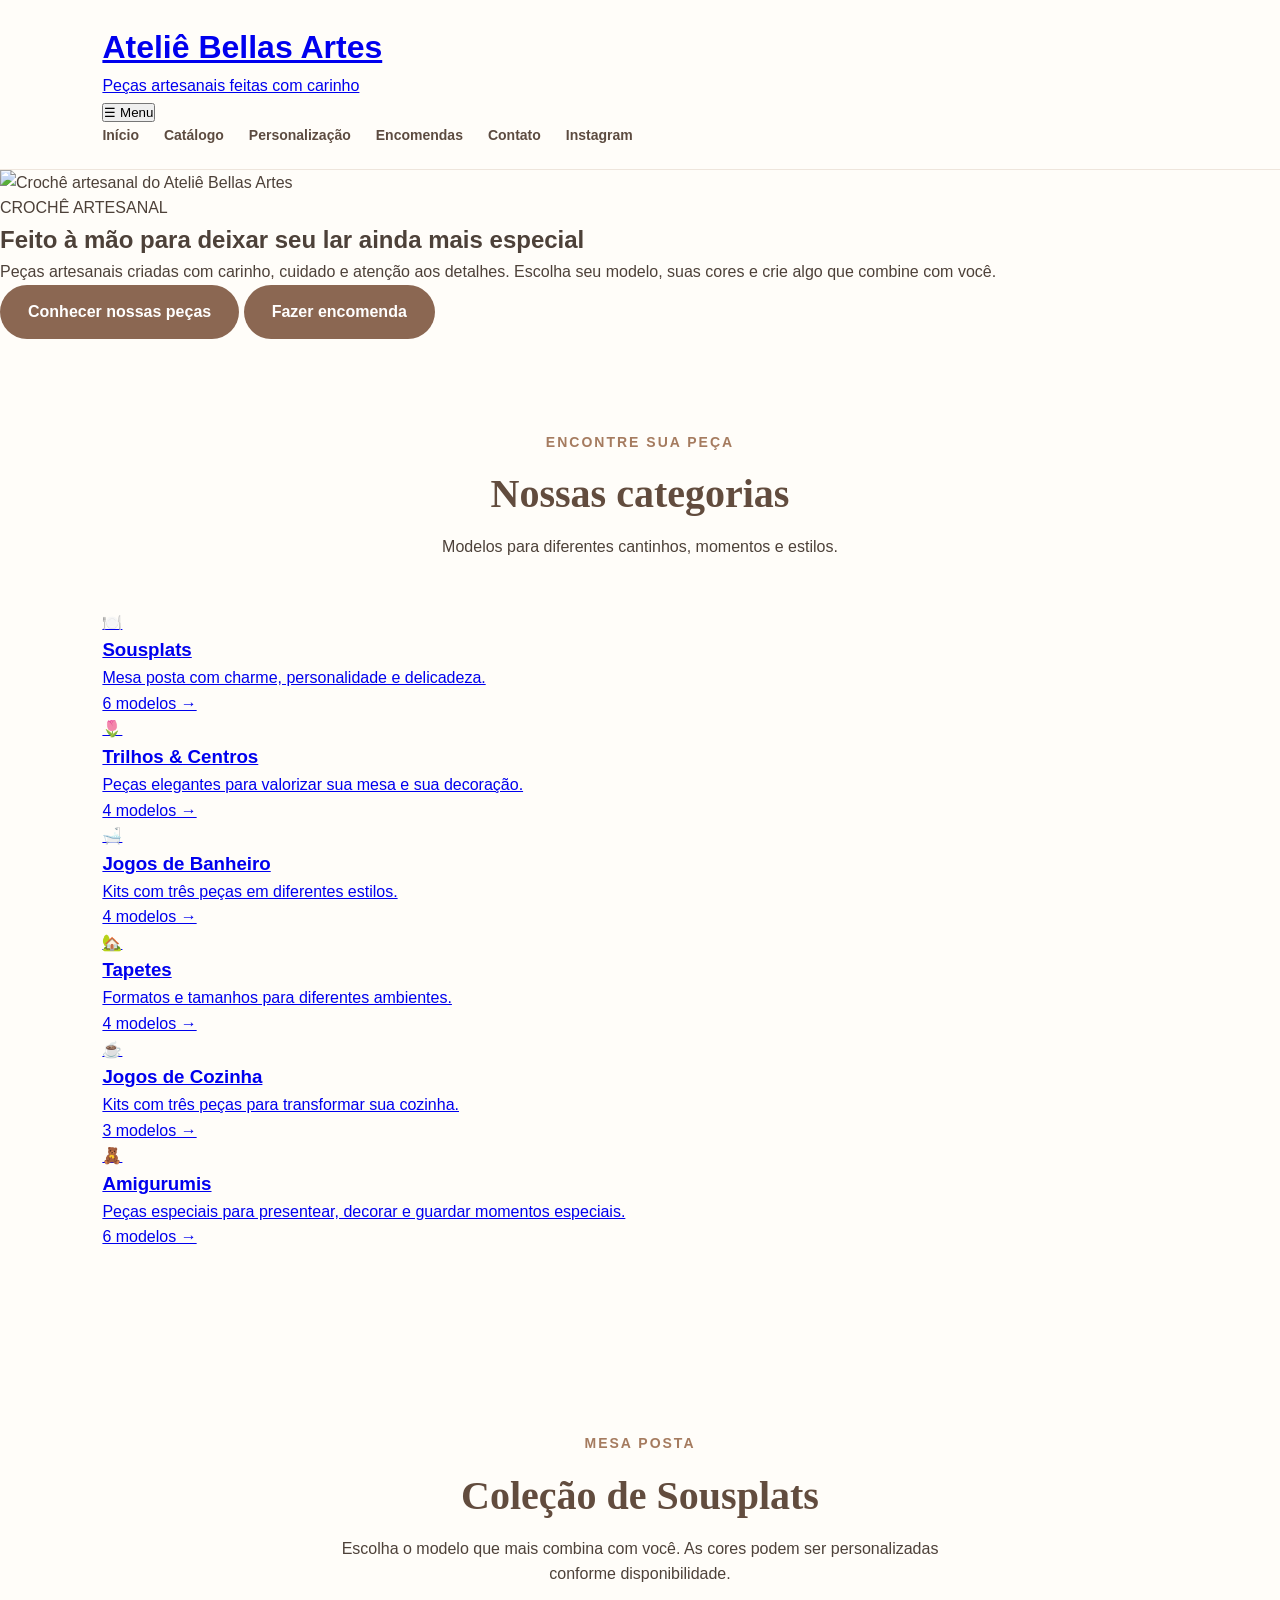
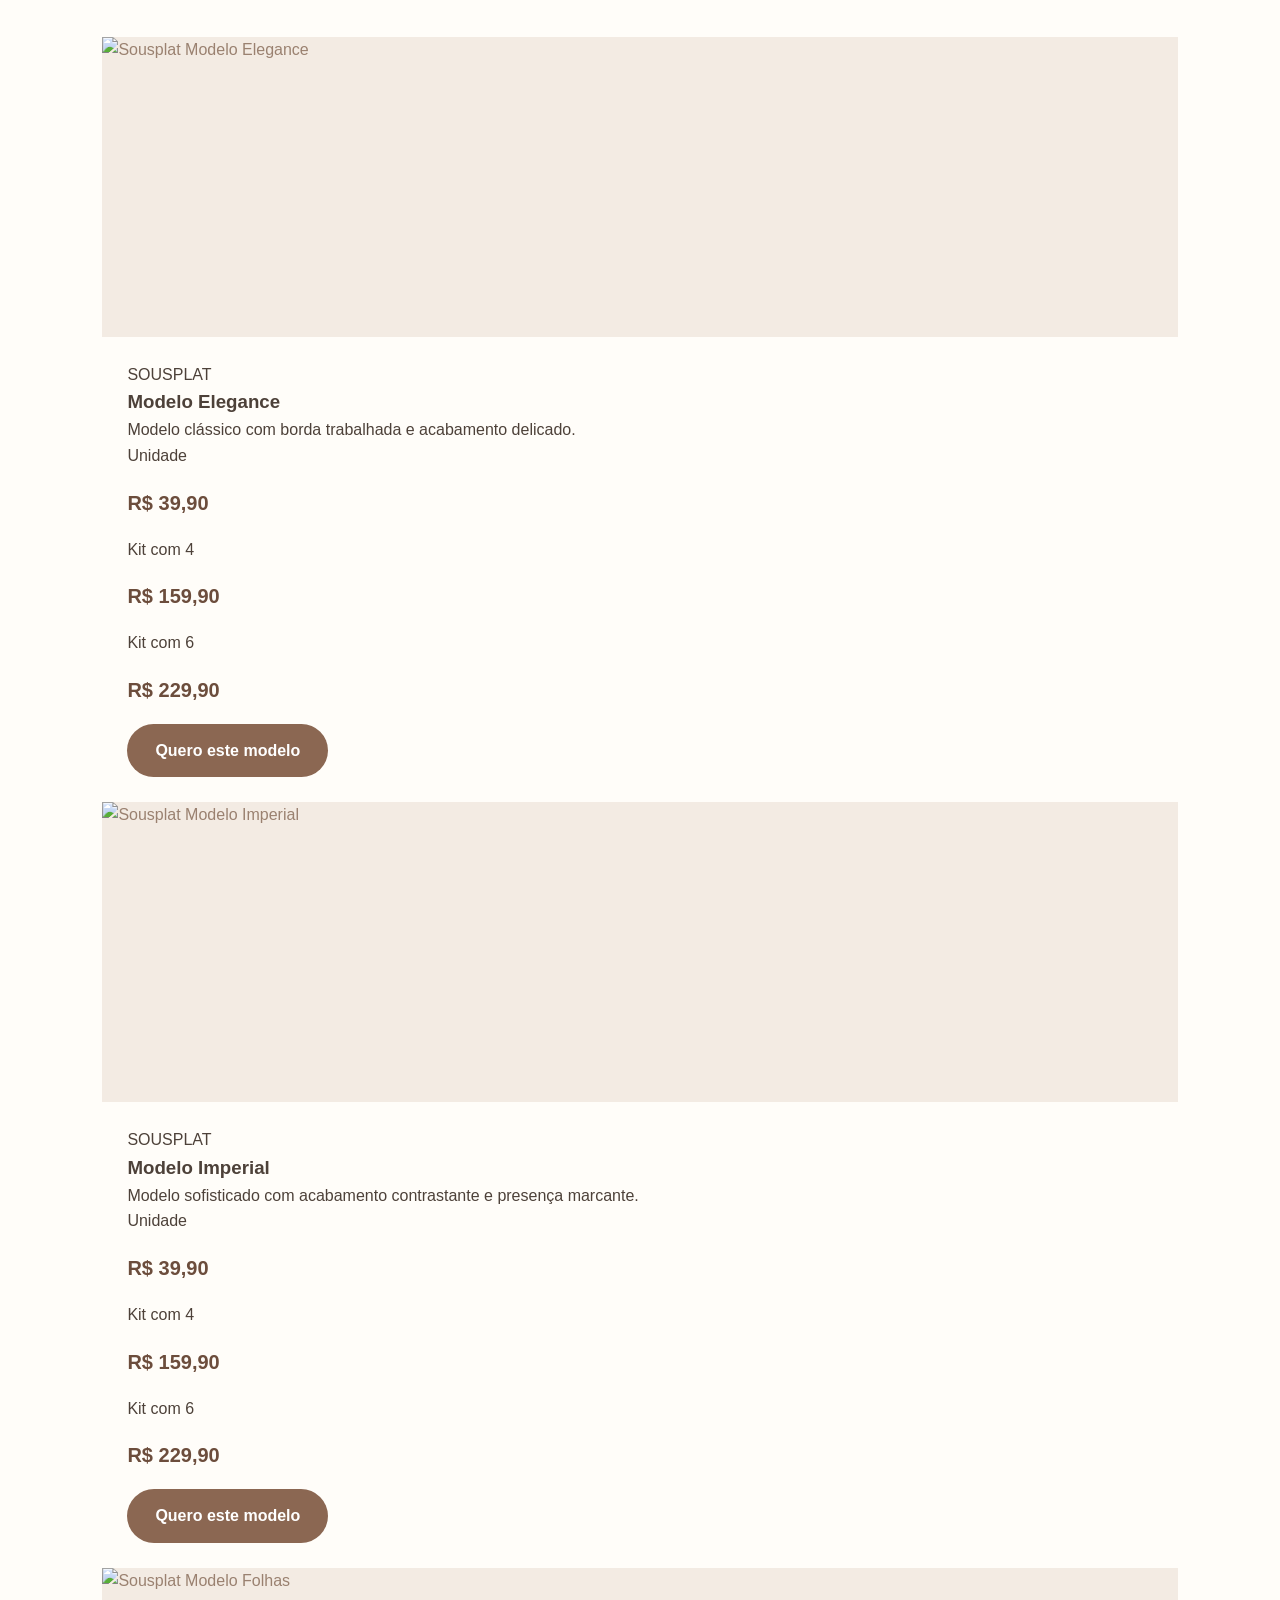
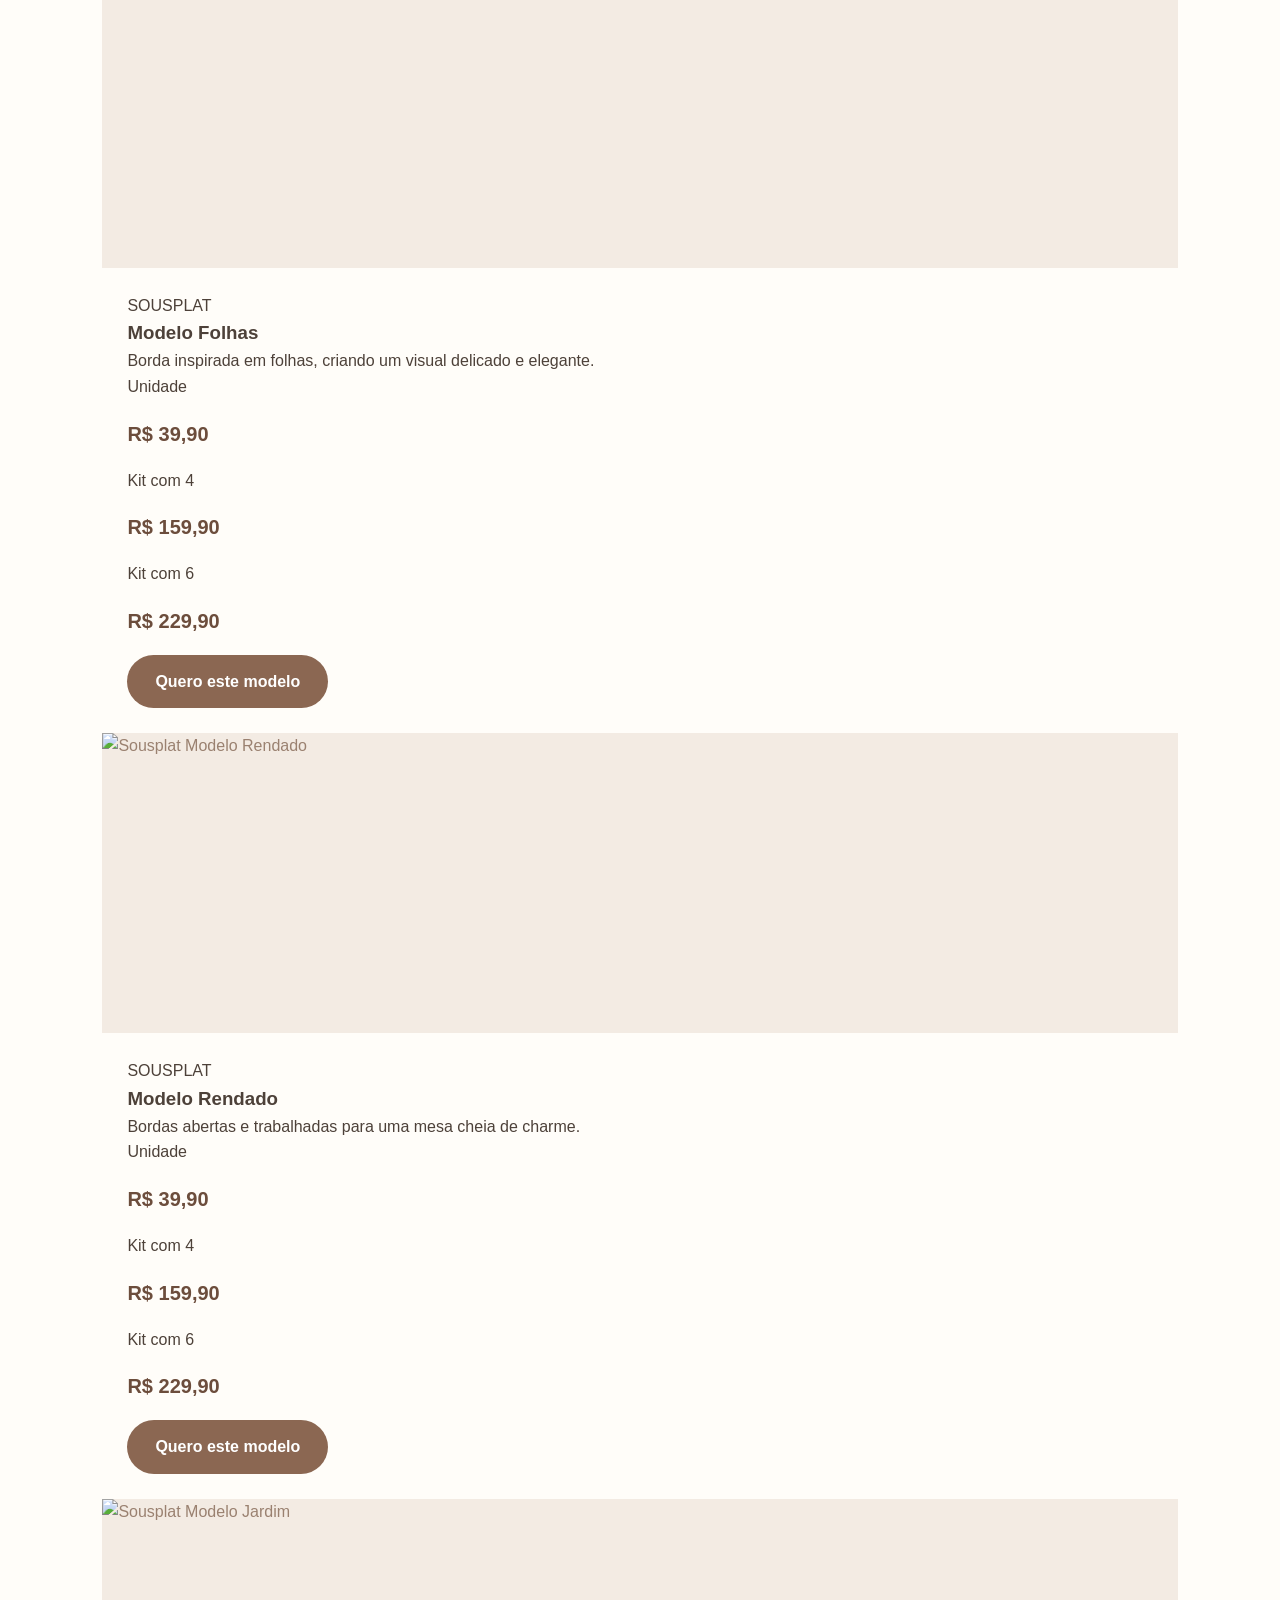
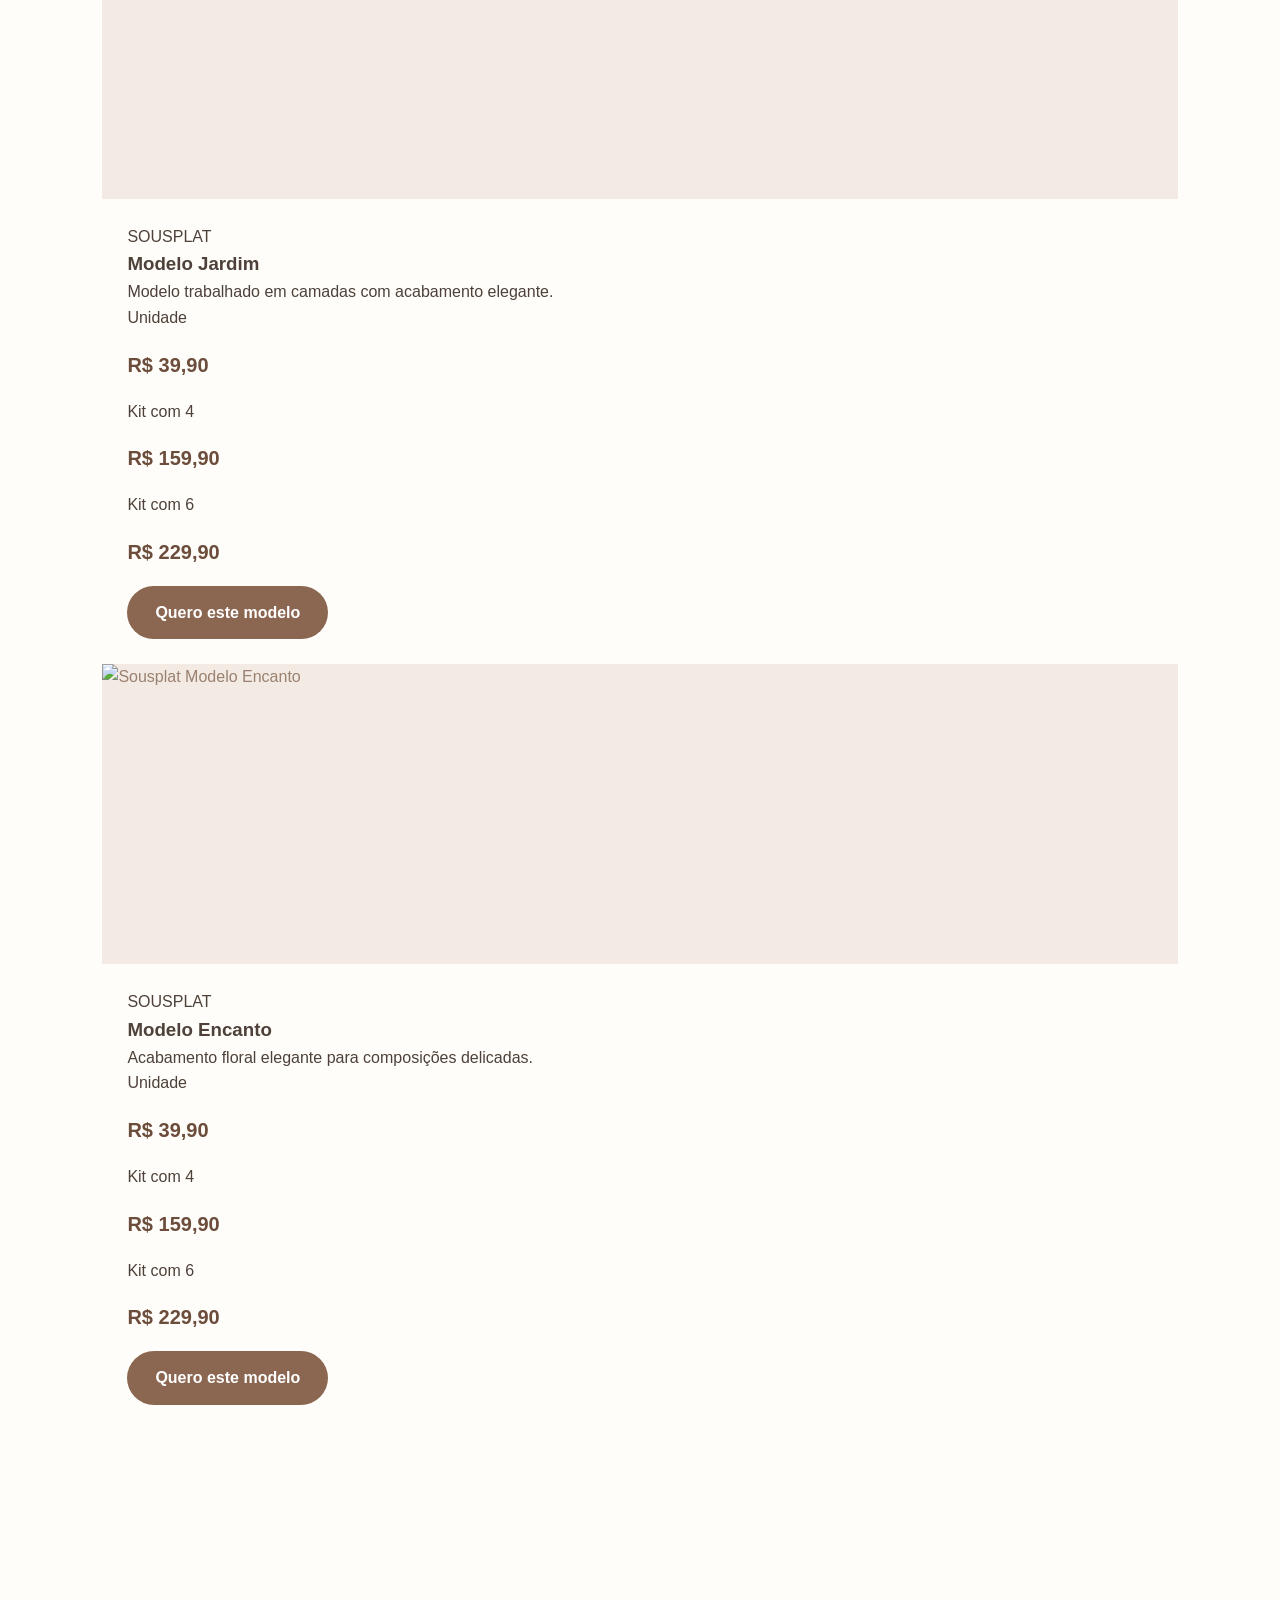
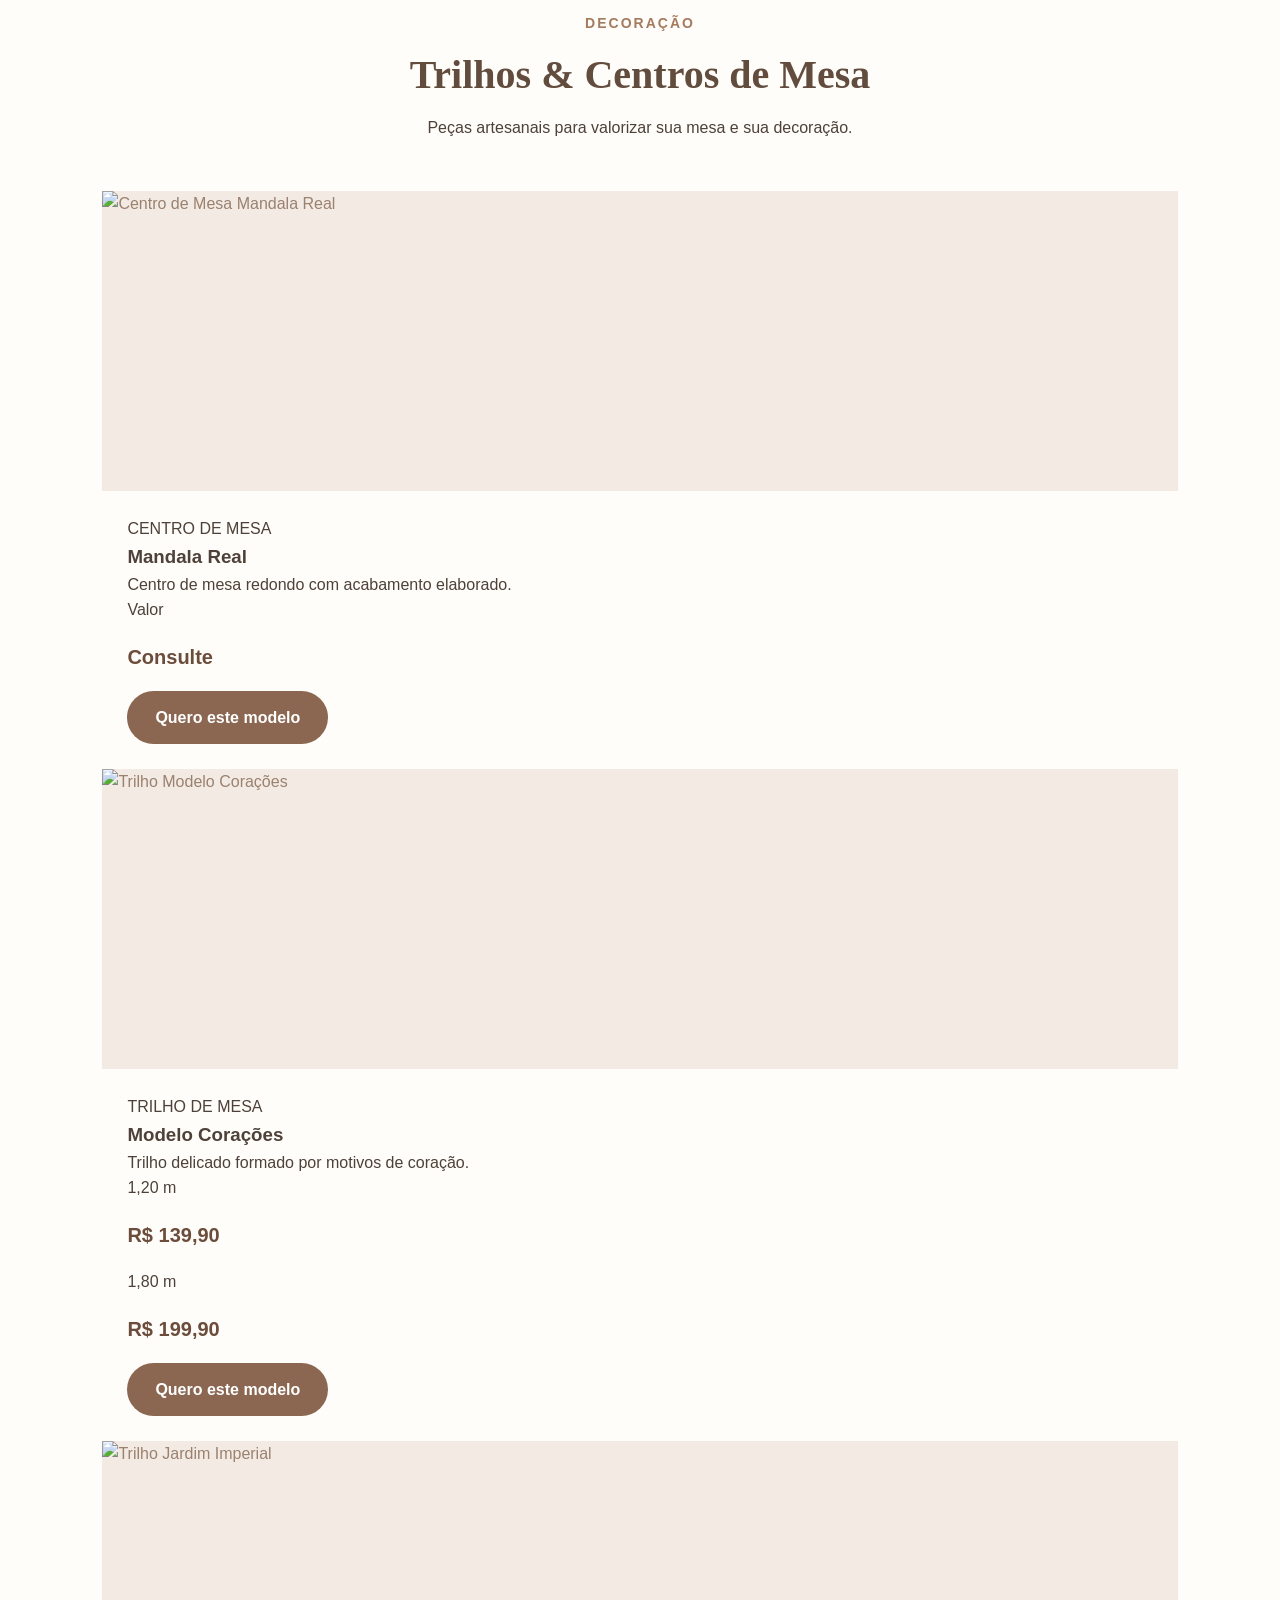
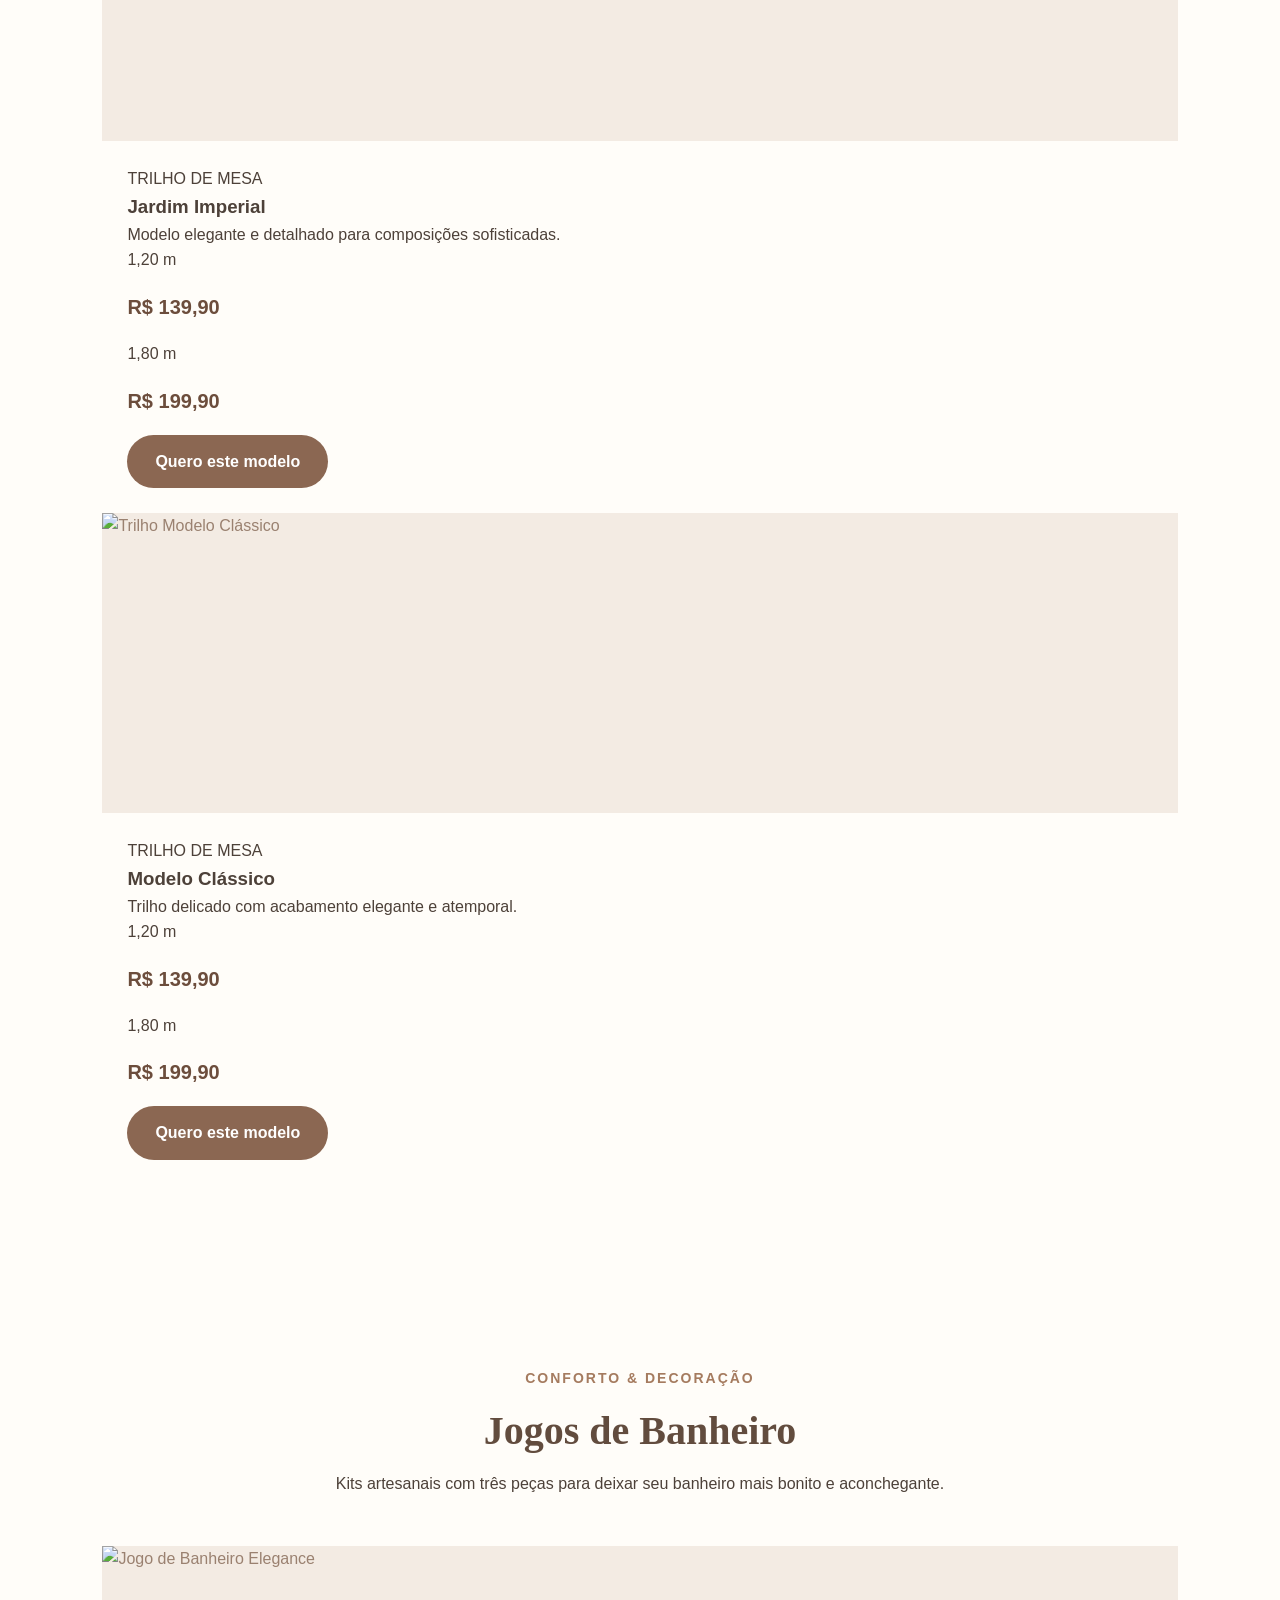
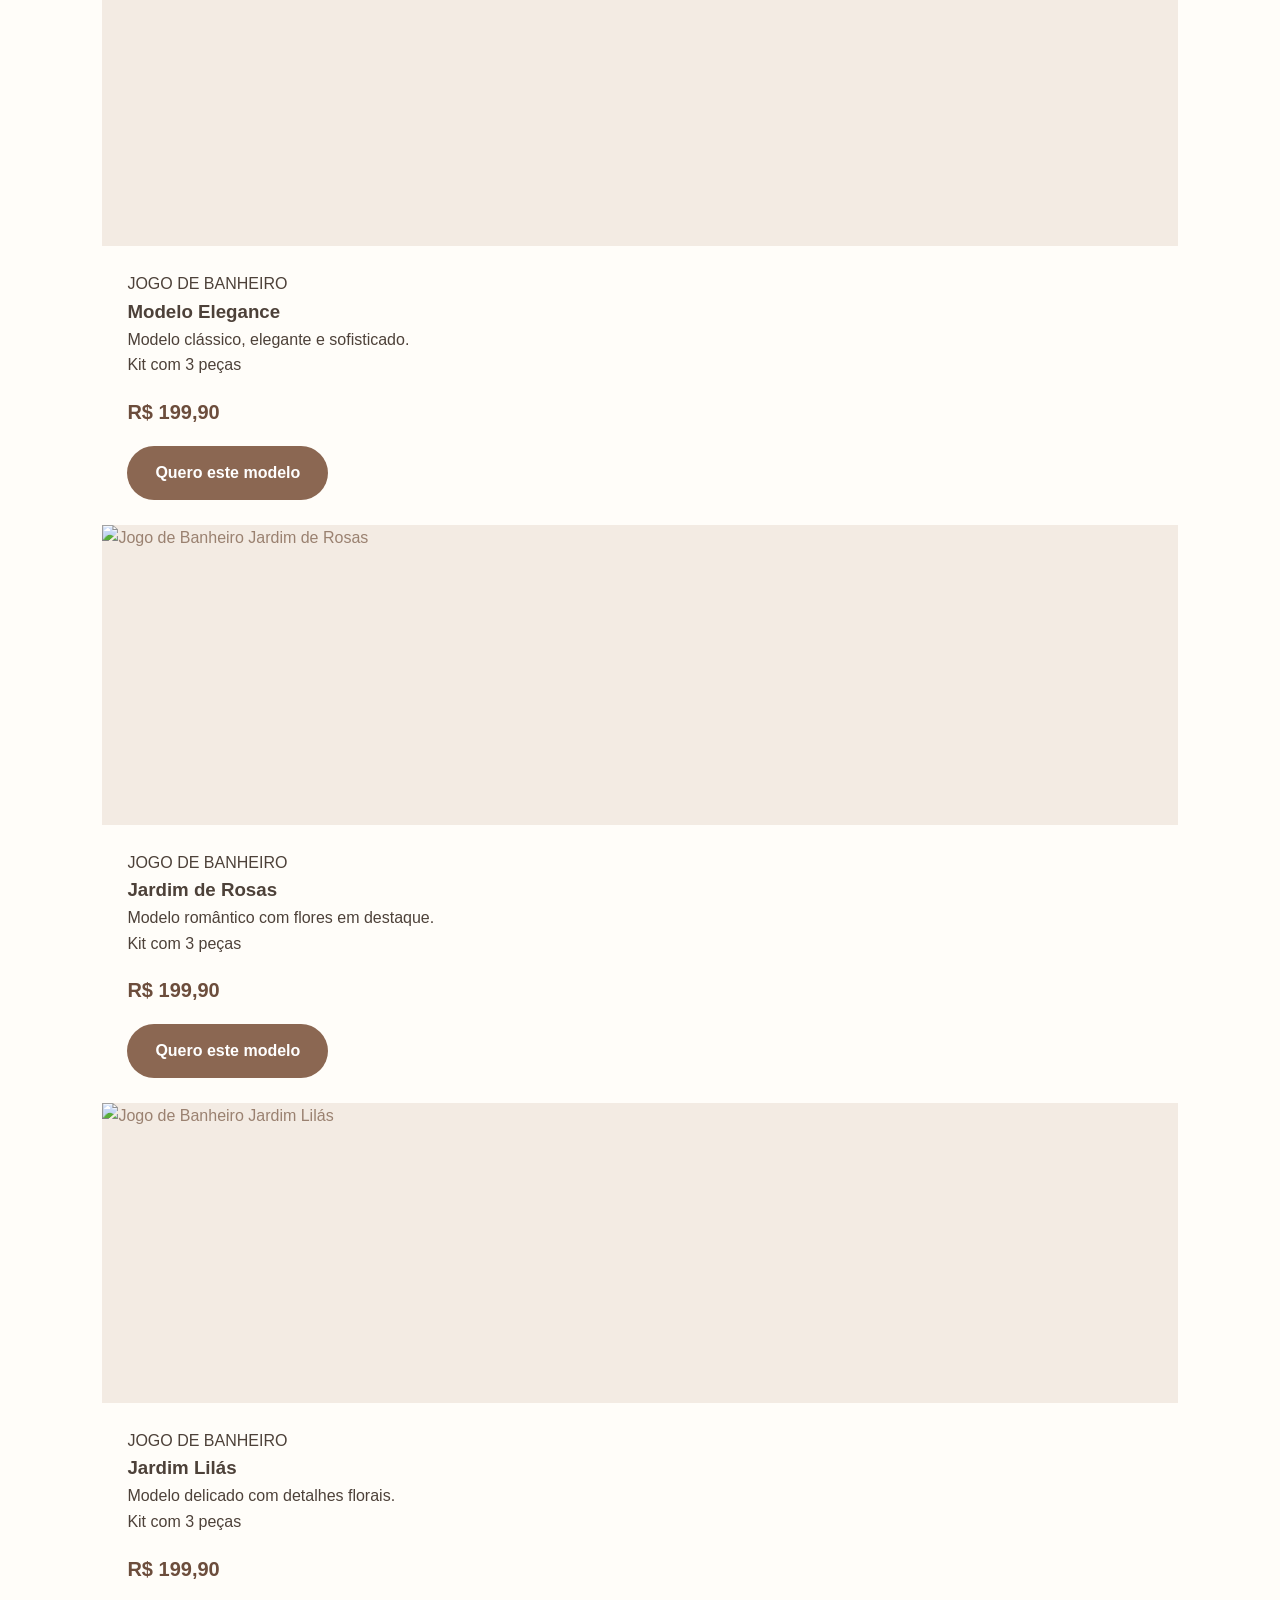
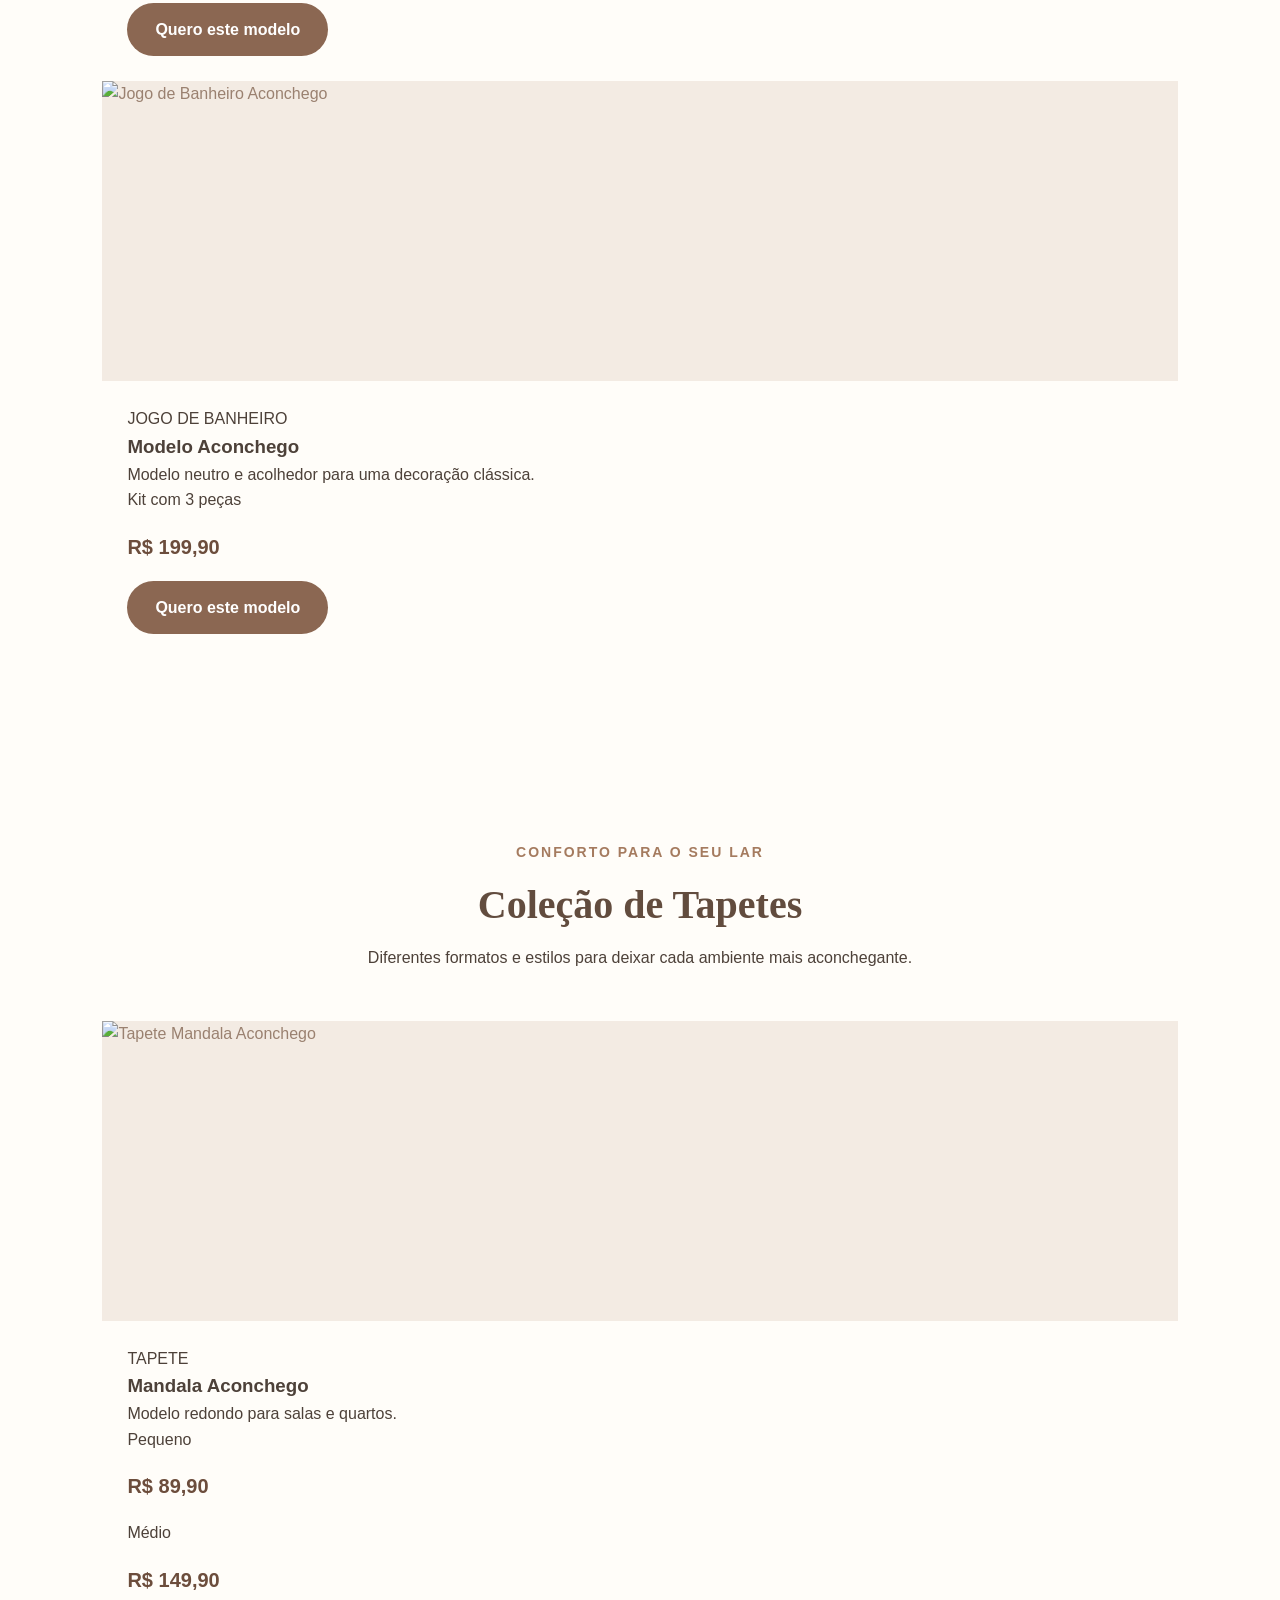
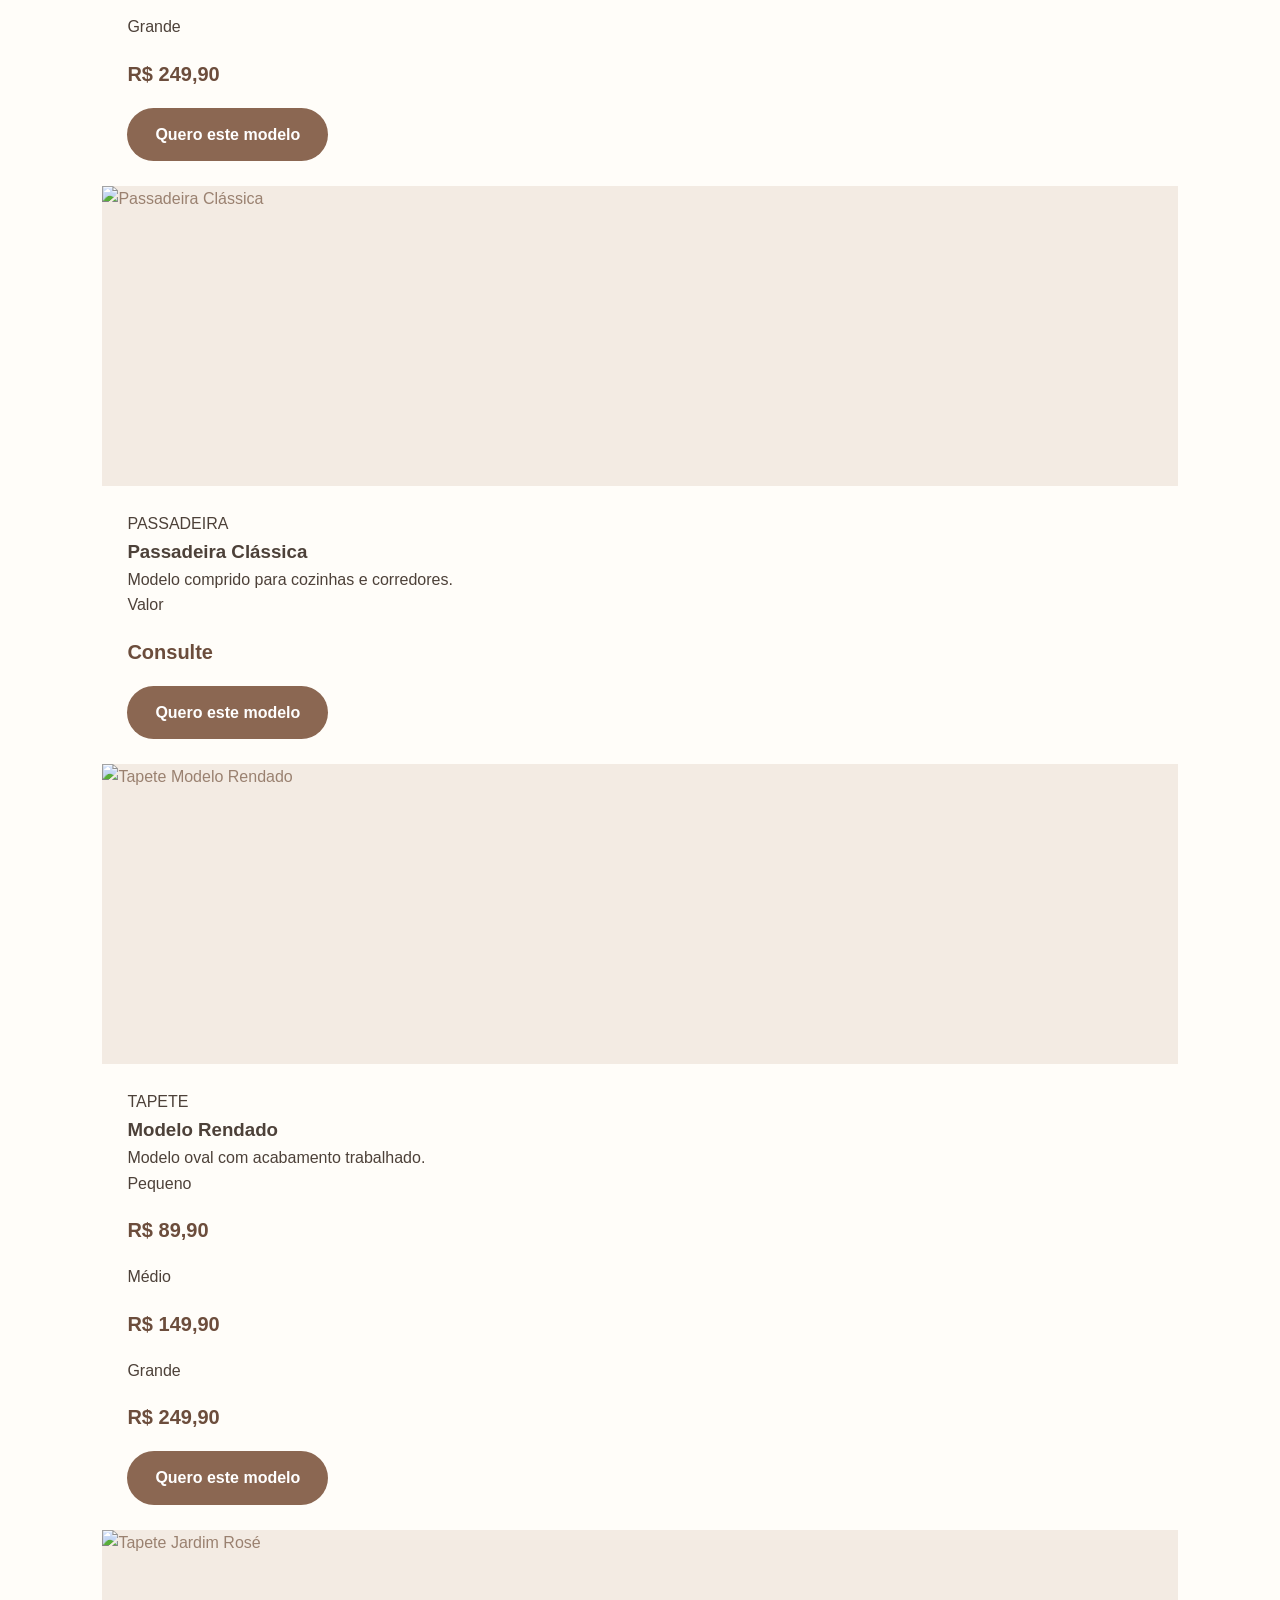
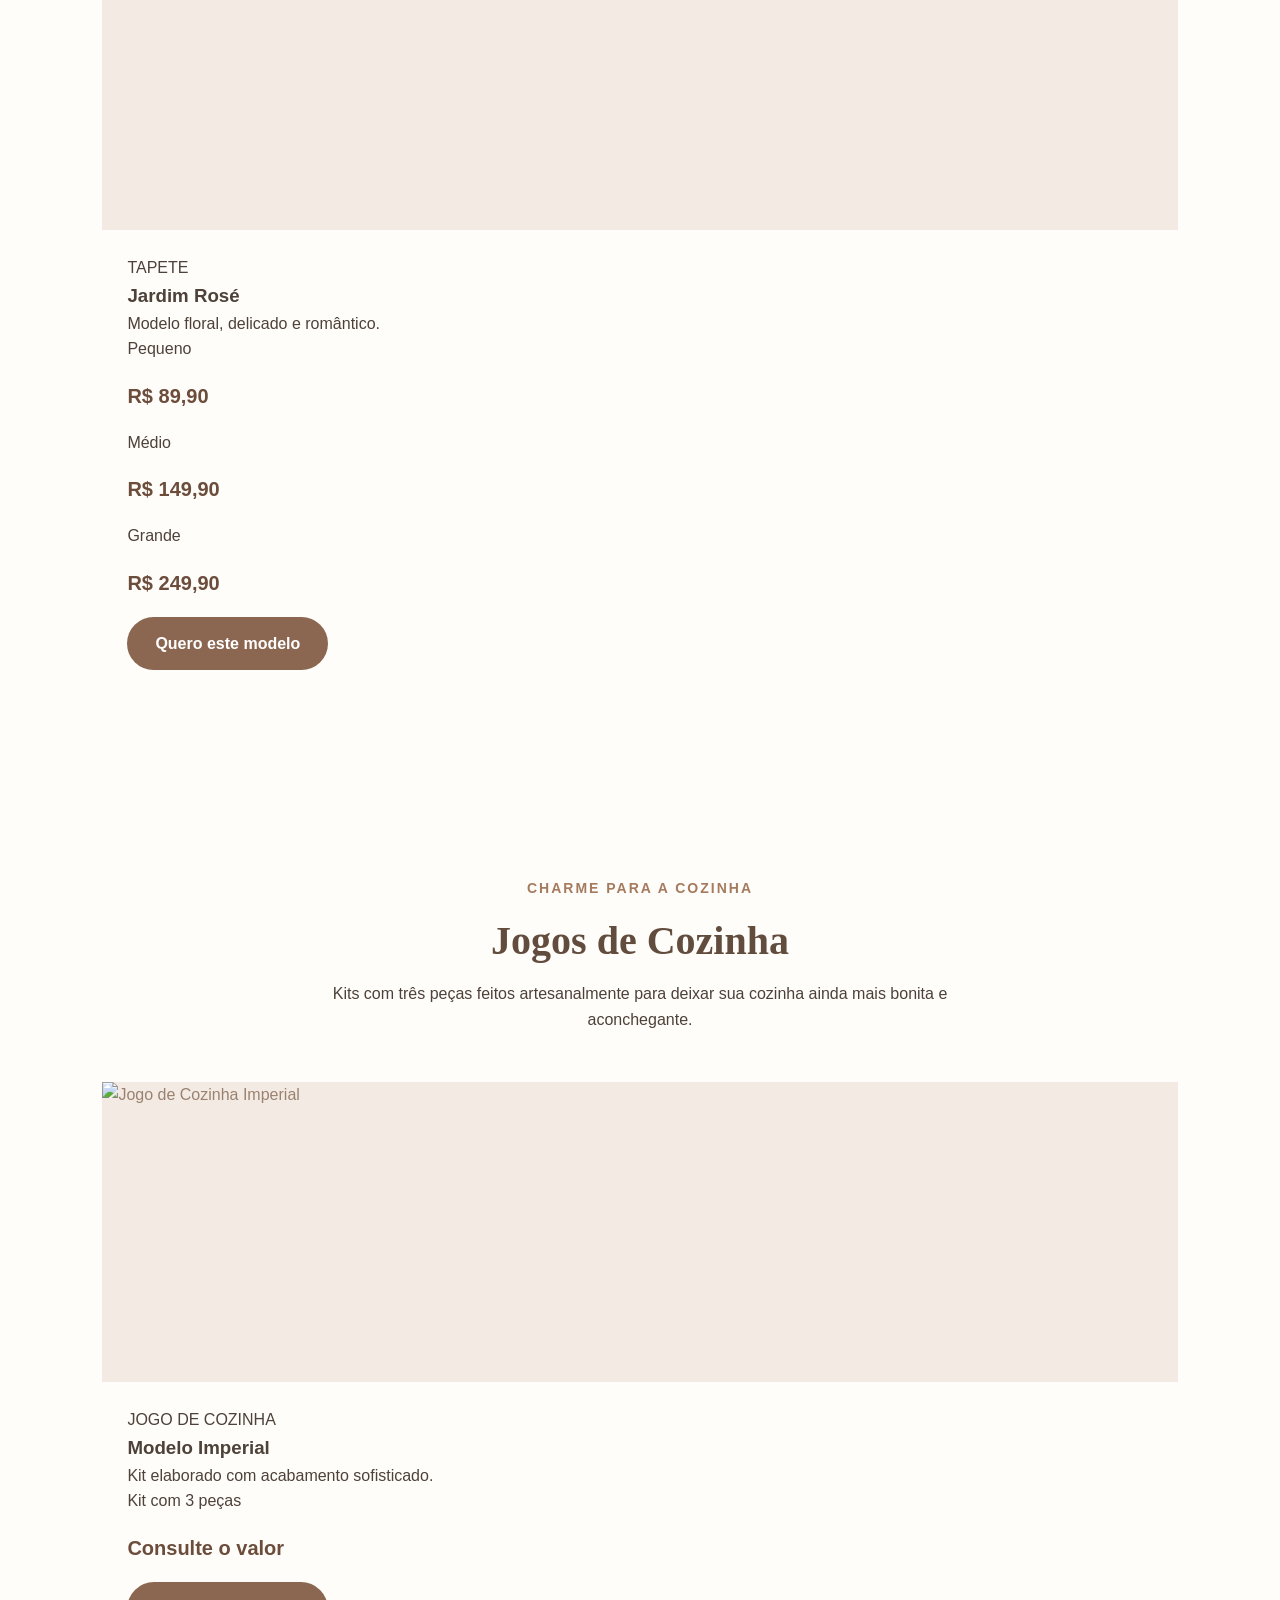
==== commit 0b09e855: "Update index.html" ====
--- a/index.html
+++ b/index.html
@@ -2,7 +2,6 @@
 <html lang="pt-BR">
 
 <head>
-
   <meta charset="UTF-8">
 
   <meta
@@ -14,1048 +13,2572 @@
 
   <meta
     name="description"
-    content="Peças artesanais em crochê feitas com carinho. Sousplats, trilhos de mesa, jogos de banheiro, tapetes e encomendas personalizadas."
+    content="Crochê artesanal feito com carinho. Sousplats, trilhos, centros de mesa, jogos de banheiro, tapetes, jogos de cozinha, amigurumis e encomendas personalizadas."
   >
 
-  <link
-    rel="icon"
-    type="image/png"
-    href="favicon.png"
-  >
-
-  <meta
-    property="og:title"
-    content="Ateliê Bellas Artes | Crochê Artesanal"
-  >
-
-  <meta
-    property="og:description"
-    content="Peças artesanais feitas com carinho para deixar sua casa ainda mais bonita e aconchegante."
-  >
-
-  <meta
-    property="og:image"
-    content="https://atelie-bellas-artes.vercel.app/compartilhamento.png"
-  >
-
-  <meta
-    property="og:url"
-    content="https://atelie-bellas-artes.vercel.app/"
-  >
-
-  <meta
-    property="og:type"
-    content="website"
-  >
-
-  <meta
-    property="og:site_name"
-    content="Ateliê Bellas Artes"
-  >
-
-  <meta
-    name="twitter:card"
-    content="summary_large_image"
-  >
-
-  <meta
-    name="twitter:title"
-    content="Ateliê Bellas Artes | Crochê Artesanal"
-  >
-
-  <meta
-    name="twitter:description"
-    content="Peças artesanais feitas com carinho para deixar sua casa ainda mais bonita e aconchegante."
-  >
-
-  <meta
-    name="twitter:image"
-    content="https://atelie-bellas-artes.vercel.app/compartilhamento.png"
-  >
-
-  <link
-    rel="stylesheet"
-    href="style.css?v=5"
-  >
-
-
-  <style>
-
-    .etapas-encomenda {
-      display: grid;
-      grid-template-columns: repeat(4, 1fr);
-      gap: 22px;
-      margin-top: 35px;
-    }
-
-    .etapa-encomenda {
-      background: #ffffff;
-      padding: 28px 22px;
-      border-radius: 18px;
-      text-align: center;
-      box-shadow: 0 10px 30px rgba(84, 64, 52, 0.10);
-      border: 1px solid #eee3da;
-    }
-
-    .numero-etapa {
-      width: 50px;
-      height: 50px;
-      margin: 0 auto 18px;
-      border-radius: 50%;
-      display: flex;
-      align-items: center;
-      justify-content: center;
-      background: #8b6752;
-      color: #ffffff;
-      font-size: 20px;
-      font-weight: bold;
-    }
-
-    .etapa-encomenda h3 {
-      font-family: Georgia, serif;
-      color: #624c3e;
-      font-size: 21px;
-      margin-bottom: 12px;
-    }
-
-    .etapa-encomenda p {
-      color: #6e5a4c;
-      font-size: 15px;
-      line-height: 1.6;
-      margin-top: 8px;
-    }
-
-    .pagamento-encomenda {
-      max-width: 760px;
-      margin: 45px auto 0;
-      padding: 30px;
-      text-align: center;
-      background: #f4ece4;
-      border-radius: 20px;
-      border: 1px solid #e4d5ca;
-    }
-
-    .pagamento-encomenda h3 {
-      font-family: Georgia, serif;
-      color: #624c3e;
-      font-size: 26px;
-      margin-bottom: 18px;
-    }
-
-    .formas-pagamento {
-      display: flex;
-      justify-content: center;
-      gap: 12px;
-      flex-wrap: wrap;
-      margin-bottom: 20px;
-    }
-
-    .formas-pagamento span {
-      background: #ffffff;
-      color: #6c4d3c;
-      padding: 10px 24px;
-      border-radius: 30px;
-      font-weight: bold;
-      border: 1px solid #ddcabe;
-    }
-
-    .pagamento-encomenda p {
-      max-width: 580px;
-      margin: auto;
-      color: #6e5a4c;
-      line-height: 1.7;
-    }
-
-    .prazo-entrega {
-      max-width: 980px;
-      margin: 35px auto 0;
-      display: grid;
-      grid-template-columns: repeat(2, 1fr);
-      gap: 22px;
-    }
-
-    .info-prazo {
-      background: #ffffff;
-      border: 1px solid #eee3da;
-      border-radius: 18px;
-      padding: 28px 24px;
-      box-shadow: 0 10px 30px rgba(84, 64, 52, 0.07);
-      text-align: center;
-    }
-
-    .info-prazo h3 {
-      font-family: Georgia, serif;
-      color: #624c3e;
-      font-size: 23px;
-      margin-bottom: 14px;
-    }
-
-    .info-prazo p {
-      color: #6e5a4c;
-      font-size: 15px;
-      line-height: 1.7;
-      margin-top: 8px;
-    }
-
-    .data-especial {
-      max-width: 760px;
-      margin: 25px auto 0;
-      padding: 22px 25px;
-      background: #fff8f3;
-      border: 1px solid #ead9cc;
-      border-radius: 18px;
-      text-align: center;
-    }
-
-    .data-especial strong {
-      display: block;
-      font-family: Georgia, serif;
-      color: #624c3e;
-      font-size: 20px;
-      margin-bottom: 8px;
-    }
-
-    .data-especial p {
-      color: #6e5a4c;
-      line-height: 1.6;
-    }
-
-
-    /* FAQ */
-
-    .faq-lista {
-      max-width: 900px;
-      margin: 35px auto 0;
-      display: grid;
-      gap: 14px;
-    }
-
-    .faq-item {
-      background: #ffffff;
-      border: 1px solid #eadfd7;
-      border-radius: 16px;
-      overflow: hidden;
-      box-shadow: 0 8px 24px rgba(84, 64, 52, 0.06);
-    }
-
-    .faq-item summary {
-      list-style: none;
-      cursor: pointer;
-      padding: 20px 24px;
-      font-family: Georgia, serif;
-      font-size: 19px;
-      font-weight: bold;
-      color: #624c3e;
-      position: relative;
-      padding-right: 55px;
-    }
-
-    .faq-item summary::-webkit-details-marker {
-      display: none;
-    }
-
-    .faq-item summary::after {
-      content: "+";
-      position: absolute;
-      right: 22px;
-      top: 50%;
-      transform: translateY(-50%);
-      font-family: Arial, sans-serif;
-      font-size: 26px;
-      color: #8b6752;
-      font-weight: normal;
-    }
-
-    .faq-item[open] summary::after {
-      content: "−";
-    }
-
-    .faq-resposta {
-      padding: 0 24px 22px;
-      color: #6e5a4c;
-      font-size: 15px;
-      line-height: 1.7;
-    }
-
-
-    @media (max-width: 950px) {
-
-      .etapas-encomenda {
-        grid-template-columns: repeat(2, 1fr);
-      }
-
-      .prazo-entrega {
-        grid-template-columns: 1fr;
-      }
-
-    }
-
-    @media (max-width: 650px) {
-
-      .etapas-encomenda {
-        grid-template-columns: 1fr;
-      }
-
-      .etapa-encomenda {
-        padding: 25px 20px;
-      }
-
-      .pagamento-encomenda {
-        padding: 25px 18px;
-      }
-
-      .info-prazo {
-        padding: 25px 18px;
-      }
-
-      .data-especial {
-        padding: 20px 18px;
-      }
-
-      .faq-item summary {
-        font-size: 17px;
-        padding: 18px 50px 18px 18px;
-      }
-
-      .faq-resposta {
-        padding: 0 18px 20px;
-      }
-
-    }
-
-  </style>
-
+  <link rel="stylesheet" href="style.css">
 </head>
 
-
 <body>
 
 
-  <header class="topo">
-
-    <div class="logo">
-
-      <h1>
-        Ateliê Bellas Artes
-      </h1>
+<!-- =========================
+     CABEÇALHO
+========================= -->
+
+<header class="topo">
+
+  <div class="container topo-conteudo">
+
+    <a href="#inicio" class="marca">
+
+      <h1>Ateliê Bellas Artes</h1>
 
       <p>
         Peças artesanais feitas com carinho
       </p>
 
-    </div>
-
-
-    <nav>
+    </a>
+
+
+    <button
+      class="botao-menu"
+      id="botao-menu"
+      aria-expanded="false"
+      aria-controls="menu-principal"
+    >
+      ☰ Menu
+    </button>
+
+
+    <nav
+      id="menu-principal"
+      class="menu"
+    >
 
       <a href="#inicio">
         Início
       </a>
 
-      <a href="catalogo.html">
-        Produtos
+      <a href="#categorias">
+        Catálogo
       </a>
 
-      <a href="#como-funciona">
+      <a href="#personalizacao">
+        Personalização
+      </a>
+
+      <a href="#encomendas">
         Encomendas
-      </a>
-
-      <a href="#faq">
-        Dúvidas
-      </a>
-
-      <a href="#sobre">
-        Sobre
       </a>
 
       <a href="#contato">
         Contato
       </a>
 
+      <a
+        href="https://www.instagram.com/ateliebellasartes.sc/"
+        target="_blank"
+        rel="noopener noreferrer"
+        class="menu-instagram"
+      >
+        Instagram
+      </a>
+
     </nav>
 
-  </header>
-
-
-
-  <main>
-
-
-    <section
-      id="inicio"
-      class="banner-principal"
+  </div>
+
+</header>
+
+
+
+<main>
+
+
+<!-- =========================
+     BANNER
+========================= -->
+
+<section
+  id="inicio"
+  class="hero"
+>
+
+  <img
+    src="imagens/banner.png"
+    alt="Crochê artesanal do Ateliê Bellas Artes"
+    class="hero-fundo"
+  >
+
+  <div class="hero-overlay"></div>
+
+
+  <div class="container hero-conteudo">
+
+    <div class="hero-texto">
+
+      <span class="mini-titulo">
+        CROCHÊ ARTESANAL
+      </span>
+
+      <h2>
+        Feito à mão para deixar
+        seu lar ainda mais especial
+      </h2>
+
+      <p>
+        Peças artesanais criadas com carinho,
+        cuidado e atenção aos detalhes.
+        Escolha seu modelo, suas cores e crie
+        algo que combine com você.
+      </p>
+
+
+      <div class="hero-botoes">
+
+        <a
+          href="#categorias"
+          class="botao botao-principal"
+        >
+          Conhecer nossas peças
+        </a>
+
+
+        <a
+          href="https://wa.me/5548991967784?text=Olá! Vim pelo site do Ateliê Bellas Artes e gostaria de fazer uma encomenda."
+          target="_blank"
+          rel="noopener noreferrer"
+          class="botao botao-secundario hero-botao-claro"
+        >
+          Fazer encomenda
+        </a>
+
+      </div>
+
+    </div>
+
+  </div>
+
+</section>
+
+
+
+<!-- =========================
+     CATEGORIAS
+========================= -->
+
+<section
+  id="categorias"
+  class="secao categorias"
+>
+
+  <div class="container">
+
+    <div class="titulo-secao">
+
+      <span>
+        ENCONTRE SUA PEÇA
+      </span>
+
+      <h2>
+        Nossas categorias
+      </h2>
+
+      <p>
+        Modelos para diferentes cantinhos,
+        momentos e estilos.
+      </p>
+
+    </div>
+
+
+    <div class="grade-categorias">
+
+
+      <a
+        href="#sousplats"
+        class="categoria-card"
+      >
+
+        <div class="icone-categoria">
+          🍽️
+        </div>
+
+        <div>
+
+          <h3>
+            Sousplats
+          </h3>
+
+          <p>
+            Mesa posta com charme,
+            personalidade e delicadeza.
+          </p>
+
+          <span>
+            6 modelos →
+          </span>
+
+        </div>
+
+      </a>
+
+
+
+      <a
+        href="#trilhos"
+        class="categoria-card"
+      >
+
+        <div class="icone-categoria">
+          🌷
+        </div>
+
+        <div>
+
+          <h3>
+            Trilhos & Centros
+          </h3>
+
+          <p>
+            Peças elegantes para valorizar
+            sua mesa e sua decoração.
+          </p>
+
+          <span>
+            4 modelos →
+          </span>
+
+        </div>
+
+      </a>
+
+
+
+      <a
+        href="#banheiro"
+        class="categoria-card"
+      >
+
+        <div class="icone-categoria">
+          🛁
+        </div>
+
+        <div>
+
+          <h3>
+            Jogos de Banheiro
+          </h3>
+
+          <p>
+            Kits com três peças em
+            diferentes estilos.
+          </p>
+
+          <span>
+            4 modelos →
+          </span>
+
+        </div>
+
+      </a>
+
+
+
+      <a
+        href="#tapetes"
+        class="categoria-card"
+      >
+
+        <div class="icone-categoria">
+          🏡
+        </div>
+
+        <div>
+
+          <h3>
+            Tapetes
+          </h3>
+
+          <p>
+            Formatos e tamanhos para
+            diferentes ambientes.
+          </p>
+
+          <span>
+            4 modelos →
+          </span>
+
+        </div>
+
+      </a>
+
+
+
+      <a
+        href="#cozinha"
+        class="categoria-card"
+      >
+
+        <div class="icone-categoria">
+          ☕
+        </div>
+
+        <div>
+
+          <h3>
+            Jogos de Cozinha
+          </h3>
+
+          <p>
+            Kits com três peças para
+            transformar sua cozinha.
+          </p>
+
+          <span>
+            3 modelos →
+          </span>
+
+        </div>
+
+      </a>
+
+
+
+      <a
+        href="#amigurumis"
+        class="categoria-card"
+      >
+
+        <div class="icone-categoria">
+          🧸
+        </div>
+
+        <div>
+
+          <h3>
+            Amigurumis
+          </h3>
+
+          <p>
+            Peças especiais para presentear,
+            decorar e guardar momentos especiais.
+          </p>
+
+          <span>
+            6 modelos →
+          </span>
+
+        </div>
+
+      </a>
+
+
+    </div>
+
+  </div>
+
+</section>
+
+
+
+<!-- =========================
+     SOUSPLATS
+========================= -->
+
+<section
+  id="sousplats"
+  class="secao secao-produtos"
+>
+
+  <div class="container">
+
+    <div class="titulo-secao">
+
+      <span>
+        MESA POSTA
+      </span>
+
+      <h2>
+        Coleção de Sousplats
+      </h2>
+
+      <p>
+        Escolha o modelo que mais combina com você.
+        As cores podem ser personalizadas conforme
+        disponibilidade.
+      </p>
+
+    </div>
+
+
+    <div class="grade-produtos">
+
+
+      <!-- ELEGANCE -->
+
+      <article class="produto-card">
+
+        <div class="produto-imagem">
+
+          <img
+            src="imagens/elegance.jpg"
+            alt="Sousplat Modelo Elegance"
+          >
+
+        </div>
+
+        <div class="produto-info">
+
+          <span class="categoria-produto">
+            SOUSPLAT
+          </span>
+
+          <h3>
+            Modelo Elegance
+          </h3>
+
+          <p>
+            Modelo clássico com borda trabalhada
+            e acabamento delicado.
+          </p>
+
+          <div class="cores">
+            <span class="cor cru"></span>
+            <span class="cor bege"></span>
+            <span class="cor branco"></span>
+            <span class="cor cinza"></span>
+          </div>
+
+          <div class="precos">
+            <span>Unidade</span>
+            <strong>R$ 39,90</strong>
+          </div>
+
+          <div class="precos">
+            <span>Kit com 4</span>
+            <strong>R$ 159,90</strong>
+          </div>
+
+          <div class="precos">
+            <span>Kit com 6</span>
+            <strong>R$ 229,90</strong>
+          </div>
+
+          <a
+            href="https://wa.me/5548991967784?text=Olá! Gostei do Sousplat Modelo Elegance do Ateliê Bellas Artes e gostaria de fazer uma encomenda."
+            target="_blank"
+            rel="noopener noreferrer"
+            class="botao botao-produto"
+          >
+            Quero este modelo
+          </a>
+
+        </div>
+
+      </article>
+
+
+
+      <!-- IMPERIAL -->
+
+      <article class="produto-card">
+
+        <div class="produto-imagem">
+
+          <img
+            src="imagens/imperial.jpg"
+            alt="Sousplat Modelo Imperial"
+          >
+
+        </div>
+
+        <div class="produto-info">
+
+          <span class="categoria-produto">
+            SOUSPLAT
+          </span>
+
+          <h3>
+            Modelo Imperial
+          </h3>
+
+          <p>
+            Modelo sofisticado com acabamento
+            contrastante e presença marcante.
+          </p>
+
+          <div class="cores">
+            <span class="cor verde-escuro"></span>
+            <span class="cor dourado"></span>
+            <span class="cor preto"></span>
+            <span class="cor cru"></span>
+          </div>
+
+          <div class="precos">
+            <span>Unidade</span>
+            <strong>R$ 39,90</strong>
+          </div>
+
+          <div class="precos">
+            <span>Kit com 4</span>
+            <strong>R$ 159,90</strong>
+          </div>
+
+          <div class="precos">
+            <span>Kit com 6</span>
+            <strong>R$ 229,90</strong>
+          </div>
+
+          <a
+            href="https://wa.me/5548991967784?text=Olá! Gostei do Sousplat Modelo Imperial do Ateliê Bellas Artes e gostaria de fazer uma encomenda."
+            target="_blank"
+            rel="noopener noreferrer"
+            class="botao botao-produto"
+          >
+            Quero este modelo
+          </a>
+
+        </div>
+
+      </article>
+
+
+
+      <!-- FOLHAS -->
+
+      <article class="produto-card">
+
+        <div class="produto-imagem">
+
+          <img
+            src="imagens/folhas.jpg"
+            alt="Sousplat Modelo Folhas"
+          >
+
+        </div>
+
+        <div class="produto-info">
+
+          <span class="categoria-produto">
+            SOUSPLAT
+          </span>
+
+          <h3>
+            Modelo Folhas
+          </h3>
+
+          <p>
+            Borda inspirada em folhas,
+            criando um visual delicado e elegante.
+          </p>
+
+          <div class="cores">
+            <span class="cor azul"></span>
+            <span class="cor verde"></span>
+            <span class="cor rose"></span>
+            <span class="cor cru"></span>
+          </div>
+
+          <div class="precos">
+            <span>Unidade</span>
+            <strong>R$ 39,90</strong>
+          </div>
+
+          <div class="precos">
+            <span>Kit com 4</span>
+            <strong>R$ 159,90</strong>
+          </div>
+
+          <div class="precos">
+            <span>Kit com 6</span>
+            <strong>R$ 229,90</strong>
+          </div>
+
+          <a
+            href="https://wa.me/5548991967784?text=Olá! Gostei do Sousplat Modelo Folhas do Ateliê Bellas Artes e gostaria de fazer uma encomenda."
+            target="_blank"
+            rel="noopener noreferrer"
+            class="botao botao-produto"
+          >
+            Quero este modelo
+          </a>
+
+        </div>
+
+      </article>
+
+
+
+      <!-- RENDADO -->
+
+      <article class="produto-card">
+
+        <div class="produto-imagem">
+
+          <img
+            src="imagens/rendado.jpg"
+            alt="Sousplat Modelo Rendado"
+          >
+
+        </div>
+
+        <div class="produto-info">
+
+          <span class="categoria-produto">
+            SOUSPLAT
+          </span>
+
+          <h3>
+            Modelo Rendado
+          </h3>
+
+          <p>
+            Bordas abertas e trabalhadas
+            para uma mesa cheia de charme.
+          </p>
+
+          <div class="cores">
+            <span class="cor vermelho"></span>
+            <span class="cor rose"></span>
+            <span class="cor branco"></span>
+            <span class="cor bege"></span>
+          </div>
+
+          <div class="precos">
+            <span>Unidade</span>
+            <strong>R$ 39,90</strong>
+          </div>
+
+          <div class="precos">
+            <span>Kit com 4</span>
+            <strong>R$ 159,90</strong>
+          </div>
+
+          <div class="precos">
+            <span>Kit com 6</span>
+            <strong>R$ 229,90</strong>
+          </div>
+
+          <a
+            href="https://wa.me/5548991967784?text=Olá! Gostei do Sousplat Modelo Rendado do Ateliê Bellas Artes e gostaria de fazer uma encomenda."
+            target="_blank"
+            rel="noopener noreferrer"
+            class="botao botao-produto"
+          >
+            Quero este modelo
+          </a>
+
+        </div>
+
+      </article>
+
+
+
+      <!-- JARDIM -->
+
+      <article class="produto-card">
+
+        <div class="produto-imagem">
+
+          <img
+            src="imagens/jardim.jpg"
+            alt="Sousplat Modelo Jardim"
+          >
+
+        </div>
+
+        <div class="produto-info">
+
+          <span class="categoria-produto">
+            SOUSPLAT
+          </span>
+
+          <h3>
+            Modelo Jardim
+          </h3>
+
+          <p>
+            Modelo trabalhado em camadas
+            com acabamento elegante.
+          </p>
+
+          <div class="cores">
+            <span class="cor branco"></span>
+            <span class="cor verde-escuro"></span>
+            <span class="cor dourado"></span>
+            <span class="cor cru"></span>
+          </div>
+
+          <div class="precos">
+            <span>Unidade</span>
+            <strong>R$ 39,90</strong>
+          </div>
+
+          <div class="precos">
+            <span>Kit com 4</span>
+            <strong>R$ 159,90</strong>
+          </div>
+
+          <div class="precos">
+            <span>Kit com 6</span>
+            <strong>R$ 229,90</strong>
+          </div>
+
+          <a
+            href="https://wa.me/5548991967784?text=Olá! Gostei do Sousplat Modelo Jardim do Ateliê Bellas Artes e gostaria de fazer uma encomenda."
+            target="_blank"
+            rel="noopener noreferrer"
+            class="botao botao-produto"
+          >
+            Quero este modelo
+          </a>
+
+        </div>
+
+      </article>
+
+
+
+      <!-- ENCANTO -->
+
+      <article class="produto-card">
+
+        <div class="produto-imagem">
+
+          <img
+            src="imagens/encanto.jpg"
+            alt="Sousplat Modelo Encanto"
+          >
+
+        </div>
+
+        <div class="produto-info">
+
+          <span class="categoria-produto">
+            SOUSPLAT
+          </span>
+
+          <h3>
+            Modelo Encanto
+          </h3>
+
+          <p>
+            Acabamento floral elegante
+            para composições delicadas.
+          </p>
+
+          <div class="cores">
+            <span class="cor verde"></span>
+            <span class="cor dourado"></span>
+            <span class="cor bege"></span>
+            <span class="cor branco"></span>
+          </div>
+
+          <div class="precos">
+            <span>Unidade</span>
+            <strong>R$ 39,90</strong>
+          </div>
+
+          <div class="precos">
+            <span>Kit com 4</span>
+            <strong>R$ 159,90</strong>
+          </div>
+
+          <div class="precos">
+            <span>Kit com 6</span>
+            <strong>R$ 229,90</strong>
+          </div>
+
+          <a
+            href="https://wa.me/5548991967784?text=Olá! Gostei do Sousplat Modelo Encanto do Ateliê Bellas Artes e gostaria de fazer uma encomenda."
+            target="_blank"
+            rel="noopener noreferrer"
+            class="botao botao-produto"
+          >
+            Quero este modelo
+          </a>
+
+        </div>
+
+      </article>
+
+
+    </div>
+
+  </div>
+
+</section>
+
+
+
+<!-- =========================
+     TRILHOS
+========================= -->
+
+<section
+  id="trilhos"
+  class="secao secao-produtos secao-alternada"
+>
+
+  <div class="container">
+
+    <div class="titulo-secao">
+
+      <span>DECORAÇÃO</span>
+
+      <h2>
+        Trilhos & Centros de Mesa
+      </h2>
+
+      <p>
+        Peças artesanais para valorizar
+        sua mesa e sua decoração.
+      </p>
+
+    </div>
+
+
+    <div class="grade-produtos">
+
+
+      <!-- MANDALA REAL -->
+
+      <article class="produto-card">
+
+        <div class="produto-imagem">
+
+          <img
+            src="imagens/mandala-real.jpg"
+            alt="Centro de Mesa Mandala Real"
+          >
+
+        </div>
+
+        <div class="produto-info">
+
+          <span class="categoria-produto">
+            CENTRO DE MESA
+          </span>
+
+          <h3>
+            Mandala Real
+          </h3>
+
+          <p>
+            Centro de mesa redondo
+            com acabamento elaborado.
+          </p>
+
+          <div class="precos">
+            <span>Valor</span>
+            <strong>Consulte</strong>
+          </div>
+
+          <a
+            href="https://wa.me/5548991967784?text=Olá! Gostei do Centro de Mesa Mandala Real do Ateliê Bellas Artes."
+            target="_blank"
+            rel="noopener noreferrer"
+            class="botao botao-produto"
+          >
+            Quero este modelo
+          </a>
+
+        </div>
+
+      </article>
+
+
+
+      <!-- CORAÇÕES -->
+
+      <article class="produto-card">
+
+        <div class="produto-imagem">
+
+          <img
+            src="imagens/coracoes.jpg"
+            alt="Trilho Modelo Corações"
+          >
+
+        </div>
+
+        <div class="produto-info">
+
+          <span class="categoria-produto">
+            TRILHO DE MESA
+          </span>
+
+          <h3>
+            Modelo Corações
+          </h3>
+
+          <p>
+            Trilho delicado formado
+            por motivos de coração.
+          </p>
+
+          <div class="precos">
+            <span>1,20 m</span>
+            <strong>R$ 139,90</strong>
+          </div>
+
+          <div class="precos">
+            <span>1,80 m</span>
+            <strong>R$ 199,90</strong>
+          </div>
+
+          <a
+            href="https://wa.me/5548991967784?text=Olá! Gostei do Trilho Modelo Corações do Ateliê Bellas Artes."
+            target="_blank"
+            rel="noopener noreferrer"
+            class="botao botao-produto"
+          >
+            Quero este modelo
+          </a>
+
+        </div>
+
+      </article>
+
+
+
+      <!-- JARDIM IMPERIAL -->
+
+      <article class="produto-card">
+
+        <div class="produto-imagem">
+
+          <img
+            src="imagens/jardim-imperial.jpg"
+            alt="Trilho Jardim Imperial"
+          >
+
+        </div>
+
+        <div class="produto-info">
+
+          <span class="categoria-produto">
+            TRILHO DE MESA
+          </span>
+
+          <h3>
+            Jardim Imperial
+          </h3>
+
+          <p>
+            Modelo elegante e detalhado
+            para composições sofisticadas.
+          </p>
+
+          <div class="precos">
+            <span>1,20 m</span>
+            <strong>R$ 139,90</strong>
+          </div>
+
+          <div class="precos">
+            <span>1,80 m</span>
+            <strong>R$ 199,90</strong>
+          </div>
+
+          <a
+            href="https://wa.me/5548991967784?text=Olá! Gostei do Trilho Jardim Imperial do Ateliê Bellas Artes."
+            target="_blank"
+            rel="noopener noreferrer"
+            class="botao botao-produto"
+          >
+            Quero este modelo
+          </a>
+
+        </div>
+
+      </article>
+
+
+
+      <!-- CLÁSSICO -->
+
+      <article class="produto-card">
+
+        <div class="produto-imagem">
+
+          <img
+            src="imagens/classico.jpg"
+            alt="Trilho Modelo Clássico"
+          >
+
+        </div>
+
+        <div class="produto-info">
+
+          <span class="categoria-produto">
+            TRILHO DE MESA
+          </span>
+
+          <h3>
+            Modelo Clássico
+          </h3>
+
+          <p>
+            Trilho delicado com acabamento
+            elegante e atemporal.
+          </p>
+
+          <div class="precos">
+            <span>1,20 m</span>
+            <strong>R$ 139,90</strong>
+          </div>
+
+          <div class="precos">
+            <span>1,80 m</span>
+            <strong>R$ 199,90</strong>
+          </div>
+
+          <a
+            href="https://wa.me/5548991967784?text=Olá! Gostei do Trilho Modelo Clássico do Ateliê Bellas Artes."
+            target="_blank"
+            rel="noopener noreferrer"
+            class="botao botao-produto"
+          >
+            Quero este modelo
+          </a>
+
+        </div>
+
+      </article>
+
+
+    </div>
+
+  </div>
+
+</section>
+
+
+
+<!-- =========================
+     JOGOS DE BANHEIRO
+========================= -->
+
+<section
+  id="banheiro"
+  class="secao secao-produtos"
+>
+
+  <div class="container">
+
+    <div class="titulo-secao">
+
+      <span>
+        CONFORTO & DECORAÇÃO
+      </span>
+
+      <h2>
+        Jogos de Banheiro
+      </h2>
+
+      <p>
+        Kits artesanais com três peças
+        para deixar seu banheiro mais bonito
+        e aconchegante.
+      </p>
+
+    </div>
+
+
+    <div class="grade-produtos">
+
+
+      <!-- ELEGANCE -->
+
+      <article class="produto-card">
+
+        <div class="produto-imagem">
+
+          <img
+            src="imagens/banheiro-elegance.jpg"
+            alt="Jogo de Banheiro Elegance"
+          >
+
+        </div>
+
+        <div class="produto-info">
+
+          <span class="categoria-produto">
+            JOGO DE BANHEIRO
+          </span>
+
+          <h3>
+            Modelo Elegance
+          </h3>
+
+          <p>
+            Modelo clássico,
+            elegante e sofisticado.
+          </p>
+
+          <div class="precos">
+            <span>Kit com 3 peças</span>
+            <strong>R$ 199,90</strong>
+          </div>
+
+          <a
+            href="https://wa.me/5548991967784?text=Olá! Gostei do Jogo de Banheiro Modelo Elegance do Ateliê Bellas Artes."
+            target="_blank"
+            rel="noopener noreferrer"
+            class="botao botao-produto"
+          >
+            Quero este modelo
+          </a>
+
+        </div>
+
+      </article>
+
+
+
+      <!-- JARDIM DE ROSAS -->
+
+      <article class="produto-card">
+
+        <div class="produto-imagem">
+
+          <img
+            src="imagens/banheiro-jardim-rosas.jpg"
+            alt="Jogo de Banheiro Jardim de Rosas"
+          >
+
+        </div>
+
+        <div class="produto-info">
+
+          <span class="categoria-produto">
+            JOGO DE BANHEIRO
+          </span>
+
+          <h3>
+            Jardim de Rosas
+          </h3>
+
+          <p>
+            Modelo romântico com
+            flores em destaque.
+          </p>
+
+          <div class="precos">
+            <span>Kit com 3 peças</span>
+            <strong>R$ 199,90</strong>
+          </div>
+
+          <a
+            href="https://wa.me/5548991967784?text=Olá! Gostei do Jogo de Banheiro Jardim de Rosas do Ateliê Bellas Artes."
+            target="_blank"
+            rel="noopener noreferrer"
+            class="botao botao-produto"
+          >
+            Quero este modelo
+          </a>
+
+        </div>
+
+      </article>
+
+
+
+      <!-- JARDIM LILÁS -->
+
+      <article class="produto-card">
+
+        <div class="produto-imagem">
+
+          <img
+            src="imagens/banheiro-jardim-lilas.jpg"
+            alt="Jogo de Banheiro Jardim Lilás"
+          >
+
+        </div>
+
+        <div class="produto-info">
+
+          <span class="categoria-produto">
+            JOGO DE BANHEIRO
+          </span>
+
+          <h3>
+            Jardim Lilás
+          </h3>
+
+          <p>
+            Modelo delicado com
+            detalhes florais.
+          </p>
+
+          <div class="precos">
+            <span>Kit com 3 peças</span>
+            <strong>R$ 199,90</strong>
+          </div>
+
+          <a
+            href="https://wa.me/5548991967784?text=Olá! Gostei do Jogo de Banheiro Jardim Lilás do Ateliê Bellas Artes."
+            target="_blank"
+            rel="noopener noreferrer"
+            class="botao botao-produto"
+          >
+            Quero este modelo
+          </a>
+
+        </div>
+
+      </article>
+
+
+
+      <!-- ACONCHEGO -->
+
+      <article class="produto-card">
+
+        <div class="produto-imagem">
+
+          <img
+            src="imagens/banheiro-aconchego.jpg"
+            alt="Jogo de Banheiro Aconchego"
+          >
+
+        </div>
+
+        <div class="produto-info">
+
+          <span class="categoria-produto">
+            JOGO DE BANHEIRO
+          </span>
+
+          <h3>
+            Modelo Aconchego
+          </h3>
+
+          <p>
+            Modelo neutro e acolhedor
+            para uma decoração clássica.
+          </p>
+
+          <div class="precos">
+            <span>Kit com 3 peças</span>
+            <strong>R$ 199,90</strong>
+          </div>
+
+          <a
+            href="https://wa.me/5548991967784?text=Olá! Gostei do Jogo de Banheiro Modelo Aconchego do Ateliê Bellas Artes."
+            target="_blank"
+            rel="noopener noreferrer"
+            class="botao botao-produto"
+          >
+            Quero este modelo
+          </a>
+
+        </div>
+
+      </article>
+
+
+    </div>
+
+  </div>
+
+</section>
+
+
+
+<!-- =========================
+     TAPETES
+========================= -->
+
+<section
+  id="tapetes"
+  class="secao secao-produtos secao-alternada"
+>
+
+  <div class="container">
+
+    <div class="titulo-secao">
+
+      <span>
+        CONFORTO PARA O SEU LAR
+      </span>
+
+      <h2>
+        Coleção de Tapetes
+      </h2>
+
+      <p>
+        Diferentes formatos e estilos
+        para deixar cada ambiente
+        mais aconchegante.
+      </p>
+
+    </div>
+
+
+    <div class="grade-produtos">
+
+
+      <!-- MANDALA ACONCHEGO -->
+
+      <article class="produto-card">
+
+        <div class="produto-imagem">
+
+          <img
+            src="imagens/tapete-mandala-aconchego.jpg"
+            alt="Tapete Mandala Aconchego"
+          >
+
+        </div>
+
+        <div class="produto-info">
+
+          <span class="categoria-produto">
+            TAPETE
+          </span>
+
+          <h3>
+            Mandala Aconchego
+          </h3>
+
+          <p>
+            Modelo redondo para
+            salas e quartos.
+          </p>
+
+          <div class="precos">
+            <span>Pequeno</span>
+            <strong>R$ 89,90</strong>
+          </div>
+
+          <div class="precos">
+            <span>Médio</span>
+            <strong>R$ 149,90</strong>
+          </div>
+
+          <div class="precos">
+            <span>Grande</span>
+            <strong>R$ 249,90</strong>
+          </div>
+
+          <a
+            href="https://wa.me/5548991967784?text=Olá! Gostei do Tapete Mandala Aconchego do Ateliê Bellas Artes."
+            target="_blank"
+            rel="noopener noreferrer"
+            class="botao botao-produto"
+          >
+            Quero este modelo
+          </a>
+
+        </div>
+
+      </article>
+
+
+
+      <!-- PASSADEIRA -->
+
+      <article class="produto-card">
+
+        <div class="produto-imagem">
+
+          <img
+            src="imagens/tapete-passadeira-classica.jpg"
+            alt="Passadeira Clássica"
+          >
+
+        </div>
+
+        <div class="produto-info">
+
+          <span class="categoria-produto">
+            PASSADEIRA
+          </span>
+
+          <h3>
+            Passadeira Clássica
+          </h3>
+
+          <p>
+            Modelo comprido para
+            cozinhas e corredores.
+          </p>
+
+          <div class="precos">
+            <span>Valor</span>
+            <strong>Consulte</strong>
+          </div>
+
+          <a
+            href="https://wa.me/5548991967784?text=Olá! Gostei da Passadeira Clássica do Ateliê Bellas Artes."
+            target="_blank"
+            rel="noopener noreferrer"
+            class="botao botao-produto"
+          >
+            Quero este modelo
+          </a>
+
+        </div>
+
+      </article>
+
+
+
+      <!-- RENDADO -->
+
+      <article class="produto-card">
+
+        <div class="produto-imagem">
+
+          <img
+            src="imagens/tapete-rendado.jpg"
+            alt="Tapete Modelo Rendado"
+          >
+
+        </div>
+
+        <div class="produto-info">
+
+          <span class="categoria-produto">
+            TAPETE
+          </span>
+
+          <h3>
+            Modelo Rendado
+          </h3>
+
+          <p>
+            Modelo oval com
+            acabamento trabalhado.
+          </p>
+
+          <div class="precos">
+            <span>Pequeno</span>
+            <strong>R$ 89,90</strong>
+          </div>
+
+          <div class="precos">
+            <span>Médio</span>
+            <strong>R$ 149,90</strong>
+          </div>
+
+          <div class="precos">
+            <span>Grande</span>
+            <strong>R$ 249,90</strong>
+          </div>
+
+          <a
+            href="https://wa.me/5548991967784?text=Olá! Gostei do Tapete Modelo Rendado do Ateliê Bellas Artes."
+            target="_blank"
+            rel="noopener noreferrer"
+            class="botao botao-produto"
+          >
+            Quero este modelo
+          </a>
+
+        </div>
+
+      </article>
+
+
+
+      <!-- JARDIM ROSÉ -->
+
+      <article class="produto-card">
+
+        <div class="produto-imagem">
+
+          <img
+            src="imagens/tapete-jardim-rose.jpg"
+            alt="Tapete Jardim Rosé"
+          >
+
+        </div>
+
+        <div class="produto-info">
+
+          <span class="categoria-produto">
+            TAPETE
+          </span>
+
+          <h3>
+            Jardim Rosé
+          </h3>
+
+          <p>
+            Modelo floral,
+            delicado e romântico.
+          </p>
+
+          <div class="precos">
+            <span>Pequeno</span>
+            <strong>R$ 89,90</strong>
+          </div>
+
+          <div class="precos">
+            <span>Médio</span>
+            <strong>R$ 149,90</strong>
+          </div>
+
+          <div class="precos">
+            <span>Grande</span>
+            <strong>R$ 249,90</strong>
+          </div>
+
+          <a
+            href="https://wa.me/5548991967784?text=Olá! Gostei do Tapete Jardim Rosé do Ateliê Bellas Artes."
+            target="_blank"
+            rel="noopener noreferrer"
+            class="botao botao-produto"
+          >
+            Quero este modelo
+          </a>
+
+        </div>
+
+      </article>
+
+
+    </div>
+
+  </div>
+
+</section>
+
+
+
+<!-- =========================
+     JOGOS DE COZINHA
+========================= -->
+
+<section
+  id="cozinha"
+  class="secao secao-produtos"
+>
+
+  <div class="container">
+
+    <div class="titulo-secao">
+
+      <span>
+        CHARME PARA A COZINHA
+      </span>
+
+      <h2>
+        Jogos de Cozinha
+      </h2>
+
+      <p>
+        Kits com três peças feitos artesanalmente
+        para deixar sua cozinha ainda mais bonita
+        e aconchegante.
+      </p>
+
+    </div>
+
+
+    <div class="grade-produtos">
+
+
+      <!-- IMPERIAL -->
+
+      <article class="produto-card">
+
+        <div class="produto-imagem">
+
+          <img
+            src="imagens/cozinha-imperial.jpg"
+            alt="Jogo de Cozinha Imperial"
+          >
+
+        </div>
+
+        <div class="produto-info">
+
+          <span class="categoria-produto">
+            JOGO DE COZINHA
+          </span>
+
+          <h3>
+            Modelo Imperial
+          </h3>
+
+          <p>
+            Kit elaborado com
+            acabamento sofisticado.
+          </p>
+
+          <div class="precos">
+            <span>Kit com 3 peças</span>
+            <strong>Consulte o valor</strong>
+          </div>
+
+          <a
+            href="https://wa.me/5548991967784?text=Olá! Gostei do Jogo de Cozinha Modelo Imperial do Ateliê Bellas Artes."
+            target="_blank"
+            rel="noopener noreferrer"
+            class="botao botao-produto"
+          >
+            Quero este modelo
+          </a>
+
+        </div>
+
+      </article>
+
+
+
+      <!-- CORAÇÃO -->
+
+      <article class="produto-card">
+
+        <div class="produto-imagem">
+
+          <img
+            src="imagens/cozinha-coracao.jpg"
+            alt="Jogo de Cozinha Coração"
+          >
+
+        </div>
+
+        <div class="produto-info">
+
+          <span class="categoria-produto">
+            JOGO DE COZINHA
+          </span>
+
+          <h3>
+            Modelo Coração
+          </h3>
+
+          <p>
+            Kit com detalhes em corações
+            e visual acolhedor.
+          </p>
+
+          <div class="precos">
+            <span>Kit com 3 peças</span>
+            <strong>Consulte o valor</strong>
+          </div>
+
+          <a
+            href="https://wa.me/5548991967784?text=Olá! Gostei do Jogo de Cozinha Modelo Coração do Ateliê Bellas Artes."
+            target="_blank"
+            rel="noopener noreferrer"
+            class="botao botao-produto"
+          >
+            Quero este modelo
+          </a>
+
+        </div>
+
+      </article>
+
+
+
+      <!-- MODERNO -->
+
+      <article class="produto-card">
+
+        <div class="produto-imagem">
+
+          <img
+            src="imagens/cozinha-moderno.jpg"
+            alt="Jogo de Cozinha Moderno"
+          >
+
+        </div>
+
+        <div class="produto-info">
+
+          <span class="categoria-produto">
+            JOGO DE COZINHA
+          </span>
+
+          <h3>
+            Modelo Moderno
+          </h3>
+
+          <p>
+            Kit com visual clean
+            e contemporâneo.
+          </p>
+
+          <div class="precos">
+            <span>Kit com 3 peças</span>
+            <strong>Consulte o valor</strong>
+          </div>
+
+          <a
+            href="https://wa.me/5548991967784?text=Olá! Gostei do Jogo de Cozinha Modelo Moderno do Ateliê Bellas Artes."
+            target="_blank"
+            rel="noopener noreferrer"
+            class="botao botao-produto"
+          >
+            Quero este modelo
+          </a>
+
+        </div>
+
+      </article>
+
+
+    </div>
+
+
+    <div class="observacao-produtos">
+
+      <strong>
+        Escolha sua combinação
+      </strong>
+
+      <p>
+        Os jogos podem ser produzidos em outras
+        combinações de cores conforme disponibilidade.
+        O valor varia de acordo com o modelo,
+        medidas e quantidade de material utilizada.
+      </p>
+
+    </div>
+
+  </div>
+
+</section>
+
+
+
+<!-- =========================
+     AMIGURUMIS
+========================= -->
+
+<section
+  id="amigurumis"
+  class="secao secao-produtos secao-alternada"
+>
+
+  <div class="container">
+
+    <div class="titulo-secao">
+
+      <span>
+        FEITOS PARA ENCANTAR
+      </span>
+
+      <h2>
+        Amigurumis Artesanais
+      </h2>
+
+      <p>
+        Pequenos companheiros feitos à mão,
+        ponto a ponto, para presentear,
+        decorar ou guardar momentos especiais.
+      </p>
+
+    </div>
+
+
+    <div class="grade-produtos">
+
+
+      <!-- GIRAFINHA -->
+
+      <article class="produto-card">
+
+        <div class="produto-imagem">
+
+          <img
+            src="imagens/amigurumi-girafinha.jpg"
+            alt="Amigurumi Girafinha Carinho"
+          >
+
+        </div>
+
+        <div class="produto-info">
+
+          <span class="categoria-produto">
+            AMIGURUMI
+          </span>
+
+          <h3>
+            Girafinha Carinho
+          </h3>
+
+          <p>
+            Girafinha delicada e charmosa,
+            perfeita para presentes
+            e decoração infantil.
+          </p>
+
+          <div class="precos">
+            <span>Valor</span>
+            <strong>Consulte</strong>
+          </div>
+
+          <a
+            href="https://wa.me/5548991967784?text=Olá! Gostei do Amigurumi Girafinha Carinho do Ateliê Bellas Artes e gostaria de fazer uma encomenda."
+            target="_blank"
+            rel="noopener noreferrer"
+            class="botao botao-produto"
+          >
+            Quero este amigurumi
+          </a>
+
+        </div>
+
+      </article>
+
+
+
+      <!-- GUAXINIM -->
+
+      <article class="produto-card">
+
+        <div class="produto-imagem">
+
+          <img
+            src="imagens/amigurumi-guaxinim.jpg"
+            alt="Amigurumi Guaxinim Fofo"
+          >
+
+        </div>
+
+        <div class="produto-info">
+
+          <span class="categoria-produto">
+            AMIGURUMI
+          </span>
+
+          <h3>
+            Guaxinim Fofo
+          </h3>
+
+          <p>
+            Um amigurumi cheio de personalidade,
+            com detalhes marcantes no rostinho.
+          </p>
+
+          <div class="precos">
+            <span>Valor</span>
+            <strong>Consulte</strong>
+          </div>
+
+          <a
+            href="https://wa.me/5548991967784?text=Olá! Gostei do Amigurumi Guaxinim Fofo do Ateliê Bellas Artes e gostaria de fazer uma encomenda."
+            target="_blank"
+            rel="noopener noreferrer"
+            class="botao botao-produto"
+          >
+            Quero este amigurumi
+          </a>
+
+        </div>
+
+      </article>
+
+
+
+      <!-- OVELHINHA -->
+
+      <article class="produto-card">
+
+        <div class="produto-imagem">
+
+          <img
+            src="imagens/amigurumi-ovelhinha.jpg"
+            alt="Amigurumi Ovelhinha Nuvem"
+          >
+
+        </div>
+
+        <div class="produto-info">
+
+          <span class="categoria-produto">
+            AMIGURUMI
+          </span>
+
+          <h3>
+            Ovelhinha Nuvem
+          </h3>
+
+          <p>
+            Macia, delicada e aconchegante,
+            com visual inspirado
+            em uma pequena nuvem.
+          </p>
+
+          <div class="precos">
+            <span>Valor</span>
+            <strong>Consulte</strong>
+          </div>
+
+          <a
+            href="https://wa.me/5548991967784?text=Olá! Gostei do Amigurumi Ovelhinha Nuvem do Ateliê Bellas Artes e gostaria de fazer uma encomenda."
+            target="_blank"
+            rel="noopener noreferrer"
+            class="botao botao-produto"
+          >
+            Quero este amigurumi
+          </a>
+
+        </div>
+
+      </article>
+
+
+
+      <!-- COELHINHA BAILARINA -->
+
+      <article class="produto-card">
+
+        <div class="produto-imagem">
+
+          <img
+            src="imagens/amigurumi-coelhinha-bailarina.jpg"
+            alt="Amigurumi Coelhinha Bailarina"
+          >
+
+        </div>
+
+        <div class="produto-info">
+
+          <span class="categoria-produto">
+            AMIGURUMI
+          </span>
+
+          <h3>
+            Coelhinha Bailarina
+          </h3>
+
+          <p>
+            Uma coelhinha delicada e elegante,
+            com roupa e detalhes personalizáveis.
+          </p>
+
+          <div class="precos">
+            <span>Valor</span>
+            <strong>Consulte</strong>
+          </div>
+
+          <a
+            href="https://wa.me/5548991967784?text=Olá! Gostei da Amigurumi Coelhinha Bailarina do Ateliê Bellas Artes e gostaria de fazer uma encomenda."
+            target="_blank"
+            rel="noopener noreferrer"
+            class="botao botao-produto"
+          >
+            Quero este amigurumi
+          </a>
+
+        </div>
+
+      </article>
+
+
+
+      <!-- COELHINHO -->
+
+      <article class="produto-card">
+
+        <div class="produto-imagem">
+
+          <img
+            src="imagens/amigurumi-coelhinho.jpg"
+            alt="Amigurumi Coelhinho Aconchego"
+          >
+
+        </div>
+
+        <div class="produto-info">
+
+          <span class="categoria-produto">
+            AMIGURUMI
+          </span>
+
+          <h3>
+            Coelhinho Aconchego
+          </h3>
+
+          <p>
+            Coelhinho macio com orelhas grandes,
+            perfeito para um presente
+            cheio de carinho.
+          </p>
+
+          <div class="precos">
+            <span>Valor</span>
+            <strong>Consulte</strong>
+          </div>
+
+          <a
+            href="https://wa.me/5548991967784?text=Olá! Gostei do Amigurumi Coelhinho Aconchego do Ateliê Bellas Artes e gostaria de fazer uma encomenda."
+            target="_blank"
+            rel="noopener noreferrer"
+            class="botao botao-produto"
+          >
+            Quero este amigurumi
+          </a>
+
+        </div>
+
+      </article>
+
+
+
+      <!-- URSINHO -->
+
+      <article class="produto-card">
+
+        <div class="produto-imagem">
+
+          <img
+            src="imagens/amigurumi-ursinho.jpg"
+            alt="Amigurumi Ursinho Clássico"
+          >
+
+        </div>
+
+        <div class="produto-info">
+
+          <span class="categoria-produto">
+            AMIGURUMI
+          </span>
+
+          <h3>
+            Ursinho Clássico
+          </h3>
+
+          <p>
+            O tradicional ursinho artesanal,
+            feito com carinho e possibilidade
+            de personalização.
+          </p>
+
+          <div class="precos">
+            <span>Valor</span>
+            <strong>Consulte</strong>
+          </div>
+
+          <a
+            href="https://wa.me/5548991967784?text=Olá! Gostei do Amigurumi Ursinho Clássico do Ateliê Bellas Artes e gostaria de fazer uma encomenda."
+            target="_blank"
+            rel="noopener noreferrer"
+            class="botao botao-produto"
+          >
+            Quero este amigurumi
+          </a>
+
+        </div>
+
+      </article>
+
+
+    </div>
+
+
+    <div class="observacao-produtos">
+
+      <strong>
+        Quer outro personagem?
+      </strong>
+
+      <p>
+        Também fazemos outros modelos de amigurumis
+        sob encomenda. Envie uma foto ou conte sua ideia
+        pelo WhatsApp para verificarmos a possibilidade
+        de produção, tamanho, cores e valor.
+      </p>
+
+    </div>
+
+  </div>
+
+</section>
+
+
+
+<!-- =========================
+     PERSONALIZAÇÃO
+========================= -->
+
+<section
+  id="personalizacao"
+  class="personalizacao"
+>
+
+  <div class="container personalizacao-conteudo">
+
+    <div>
+
+      <span class="mini-titulo">
+        DO SEU JEITO
+      </span>
+
+      <h2>
+        Personalize sua encomenda
+      </h2>
+
+      <p>
+        Escolha cores, medidas e detalhes para
+        deixar sua peça ainda mais especial.
+      </p>
+
+    </div>
+
+
+    <div class="personalizacao-opcoes">
+
+      <div>
+
+        <strong>
+          🎨 Cores
+        </strong>
+
+        <span>
+          Escolha sua combinação favorita
+        </span>
+
+      </div>
+
+
+      <div>
+
+        <strong>
+          📏 Tamanho
+        </strong>
+
+        <span>
+          Consulte medidas personalizadas
+        </span>
+
+      </div>
+
+
+      <div>
+
+        <strong>
+          🧶 Modelo
+        </strong>
+
+        <span>
+          Escolha entre nossos modelos
+        </span>
+
+      </div>
+
+    </div>
+
+  </div>
+
+</section>
+
+
+
+<!-- =========================
+     ENCOMENDAS
+========================= -->
+
+<section
+  id="encomendas"
+  class="secao encomendas"
+>
+
+  <div class="container">
+
+    <div class="titulo-secao">
+
+      <span>
+        COMO FUNCIONA
+      </span>
+
+      <h2>
+        Sua encomenda
+      </h2>
+
+      <p>
+        Um processo simples do primeiro contato
+        até sua peça ficar pronta.
+      </p>
+
+    </div>
+
+
+    <div class="passos">
+
+
+      <article class="passo">
+
+        <div class="numero">
+          1
+        </div>
+
+        <h3>
+          Escolha
+        </h3>
+
+        <p>
+          Escolha seu modelo favorito.
+        </p>
+
+      </article>
+
+
+      <article class="passo">
+
+        <div class="numero">
+          2
+        </div>
+
+        <h3>
+          Personalize
+        </h3>
+
+        <p>
+          Combinamos cores,
+          tamanho e detalhes.
+        </p>
+
+      </article>
+
+
+      <article class="passo">
+
+        <div class="numero">
+          3
+        </div>
+
+        <h3>
+          Confirme
+        </h3>
+
+        <p>
+          50% do valor confirma
+          sua encomenda.
+        </p>
+
+      </article>
+
+
+      <article class="passo">
+
+        <div class="numero">
+          4
+        </div>
+
+        <h3>
+          Produção
+        </h3>
+
+        <p>
+          Sua peça é feita
+          artesanalmente.
+        </p>
+
+      </article>
+
+
+    </div>
+
+
+    <div class="pagamento">
+
+      <h3>
+        Formas de pagamento
+      </h3>
+
+      <div class="formas-pagamento">
+
+        <span>
+          Pix
+        </span>
+
+        <span>
+          Dinheiro
+        </span>
+
+      </div>
+
+      <p>
+        50% antecipado para confirmar a encomenda
+        e 50% quando a peça estiver pronta,
+        antes da entrega ou retirada.
+      </p>
+
+    </div>
+
+  </div>
+
+</section>
+
+
+
+<!-- =========================
+     CONTATO
+========================= -->
+
+<section
+  id="contato"
+  class="contato"
+>
+
+  <div class="container contato-conteudo">
+
+    <span>
+      FALE CONOSCO
+    </span>
+
+    <h2>
+      Encontrou sua peça?
+    </h2>
+
+    <p>
+      Fale conosco pelo WhatsApp para
+      consultar cores, prazo,
+      valores e disponibilidade.
+    </p>
+
+
+    <a
+      href="https://wa.me/5548991967784?text=Olá! Vim pelo site do Ateliê Bellas Artes e gostaria de fazer uma encomenda."
+      target="_blank"
+      rel="noopener noreferrer"
+      class="botao botao-claro"
     >
-
-      <img
-        src="banner-bellas-artes.png"
-        alt="Ateliê Bellas Artes - peças artesanais em crochê"
-      >
+      Falar pelo WhatsApp
+    </a>
+
+  </div>
+
+</section>
+
+
+</main>
+
+
+
+<!-- =========================
+     RODAPÉ
+========================= -->
+
+<footer class="rodape">
+
+  <div class="container rodape-grade">
+
+
+    <div class="rodape-marca">
+
+      <h3>
+        Ateliê Bellas Artes
+      </h3>
+
+      <p>
+        Peças artesanais feitas à mão
+        com carinho para deixar momentos
+        e ambientes ainda mais especiais.
+      </p>
+
+    </div>
+
+
+
+    <div class="rodape-coluna">
+
+      <h4>
+        Catálogo
+      </h4>
+
+      <a href="#sousplats">
+        Sousplats
+      </a>
+
+      <a href="#trilhos">
+        Trilhos & Centros
+      </a>
+
+      <a href="#banheiro">
+        Jogos de Banheiro
+      </a>
+
+      <a href="#tapetes">
+        Tapetes
+      </a>
+
+      <a href="#cozinha">
+        Jogos de Cozinha
+      </a>
+
+      <a href="#amigurumis">
+        Amigurumis
+      </a>
+
+    </div>
+
+
+
+    <div class="rodape-coluna">
+
+      <h4>
+        Atendimento
+      </h4>
 
       <a
         href="https://wa.me/5548991967784?text=Olá! Vim pelo site do Ateliê Bellas Artes e gostaria de fazer uma encomenda."
         target="_blank"
         rel="noopener noreferrer"
-        class="botao-banner-encomenda"
-        aria-label="Fazer encomenda pelo WhatsApp"
-      ></a>
-
-    </section>
-
-
-
-    <section
-      id="produtos"
-      class="secao"
-    >
-
-      <div class="titulo-secao">
-
-        <span>
-          Nossas peças
-        </span>
-
-        <h2>
-          Produtos em destaque
-        </h2>
-
-        <p>
-          Peças artesanais feitas com cuidado para
-          deixar sua casa ainda mais bonita e aconchegante.
-        </p>
-
-      </div>
-
-
-      <div class="produtos-grid">
-
-
-        <article class="produto">
-
-          <div class="produto-imagem">
-
-            <img
-              src="sousplats.png"
-              alt="Sousplats artesanais em crochê do Ateliê Bellas Artes"
-            >
-
-          </div>
-
-          <div class="produto-info">
-
-            <span class="categoria">
-              Mesa posta
-            </span>
-
-            <h3>
-              Kit com 4 Sousplats
-            </h3>
-
-            <p>
-              Conjunto artesanal delicado para deixar
-              sua mesa posta ainda mais bonita e especial.
-            </p>
-
-            <strong>
-              R$ 159,90
-            </strong>
-
-            <a
-              href="https://wa.me/5548991967784?text=Olá! Gostaria de encomendar o Kit com 4 Sousplats do Ateliê Bellas Artes."
-              target="_blank"
-              rel="noopener noreferrer"
-              class="botao-whatsapp"
-            >
-              Pedir pelo WhatsApp
-            </a>
-
-          </div>
-
-        </article>
-
-
-
-        <article class="produto">
-
-          <div class="produto-imagem">
-
-            <img
-              src="trilho-mesa.png"
-              alt="Trilho de mesa artesanal em crochê do Ateliê Bellas Artes"
-            >
-
-          </div>
-
-          <div class="produto-info">
-
-            <span class="categoria">
-              Decoração
-            </span>
-
-            <h3>
-              Trilho de Mesa
-            </h3>
-
-            <p>
-              Um toque artesanal elegante para transformar
-              a decoração da sua mesa e deixar o ambiente
-              ainda mais acolhedor.
-            </p>
-
-            <strong>
-              A partir de R$ 139,90
-            </strong>
-
-            <a
-              href="https://wa.me/5548991967784?text=Olá! Gostaria de encomendar um Trilho de Mesa do Ateliê Bellas Artes."
-              target="_blank"
-              rel="noopener noreferrer"
-              class="botao-whatsapp"
-            >
-              Pedir pelo WhatsApp
-            </a>
-
-          </div>
-
-        </article>
-
-
-
-        <article class="produto">
-
-          <div class="produto-imagem">
-
-            <img
-              src="jogo-banheiro.png"
-              alt="Jogo de banheiro artesanal em crochê do Ateliê Bellas Artes"
-            >
-
-          </div>
-
-          <div class="produto-info">
-
-            <span class="categoria">
-              Banheiro
-            </span>
-
-            <h3>
-              Jogo de Banheiro
-            </h3>
-
-            <p>
-              Conjunto artesanal com três peças para
-              deixar seu banheiro mais bonito,
-              confortável e aconchegante.
-            </p>
-
-            <strong>
-              R$ 199,90
-            </strong>
-
-            <a
-              href="https://wa.me/5548991967784?text=Olá! Gostaria de encomendar um Jogo de Banheiro do Ateliê Bellas Artes."
-              target="_blank"
-              rel="noopener noreferrer"
-              class="botao-whatsapp"
-            >
-              Pedir pelo WhatsApp
-            </a>
-
-          </div>
-
-        </article>
-
-      </div>
-
-
-      <div
-        style="
-          text-align: center;
-          margin-top: 45px;
-        "
       >
-
-        <a
-          href="catalogo.html"
-          class="botao"
-        >
-          Ver catálogo completo
-        </a>
-
-      </div>
-
-    </section>
-
-
-
-    <section class="sobre">
-
-      <div class="sobre-conteudo">
-
-        <span>
-          Feito especialmente para você
-        </span>
-
-        <h2>
-          Quer uma peça personalizada?
-        </h2>
-
-        <p>
-          Criamos peças artesanais sob encomenda
-          para combinar com o seu estilo e com a sua casa.
-        </p>
-
-        <p>
-          Você pode conversar conosco sobre o modelo,
-          as cores e as medidas que deseja.
-        </p>
-
-        <br>
-
-        <a
-          href="https://wa.me/5548991967784?text=Olá! Vim pelo site do Ateliê Bellas Artes e gostaria de encomendar uma peça personalizada. Quero conversar sobre o modelo, as cores e as medidas."
-          target="_blank"
-          rel="noopener noreferrer"
-          class="botao"
-        >
-          Pedir peça personalizada
-        </a>
-
-      </div>
-
-    </section>
-
-
-
-    <section
-      id="como-funciona"
-      class="secao"
-    >
-
-      <div class="titulo-secao">
-
-        <span>
-          Sua encomenda
-        </span>
-
-        <h2>
-          Como funciona sua encomenda
-        </h2>
-
-        <p>
-          Um processo simples e transparente para você
-          acompanhar cada etapa da sua peça artesanal.
-        </p>
-
-      </div>
-
-
-      <div class="etapas-encomenda">
-
-
-        <article class="etapa-encomenda">
-
-          <div class="numero-etapa">
-            1
-          </div>
-
-          <h3>
-            Escolha sua peça
-          </h3>
-
-          <p>
-            Escolha uma peça do nosso catálogo
-            ou solicite um modelo personalizado.
-          </p>
-
-        </article>
-
-
-        <article class="etapa-encomenda">
-
-          <div class="numero-etapa">
-            2
-          </div>
-
-          <h3>
-            Personalize do seu jeito
-          </h3>
-
-          <p>
-            Pelo WhatsApp, combinamos modelo,
-            cores, tamanho e todos os detalhes
-            da sua encomenda.
-          </p>
-
-        </article>
-
-
-        <article class="etapa-encomenda">
-
-          <div class="numero-etapa">
-            3
-          </div>
-
-          <h3>
-            Confirmação do pedido
-          </h3>
-
-          <p>
-            Para confirmar o pedido,
-            solicitamos 50% do valor antecipadamente.
-          </p>
-
-          <p>
-            Os 50% restantes são pagos quando a peça
-            estiver pronta, antes da entrega ou retirada.
-          </p>
-
-        </article>
-
-
-        <article class="etapa-encomenda">
-
-          <div class="numero-etapa">
-            4
-          </div>
-
-          <h3>
-            Produção artesanal
-          </h3>
-
-          <p>
-            Após a confirmação, sua peça entra em produção
-            e é feita à mão especialmente para você,
-            com cuidado e atenção aos detalhes.
-          </p>
-
-        </article>
-
-      </div>
-
-
-      <div class="pagamento-encomenda">
-
-        <h3>
-          Formas de pagamento
-        </h3>
-
-        <div class="formas-pagamento">
-
-          <span>
-            Pix
-          </span>
-
-          <span>
-            Dinheiro
-          </span>
-
-        </div>
-
-        <p>
-          O pagamento antecipado de 50% garante
-          a confirmação da encomenda e o início
-          da produção da peça.
-        </p>
-
-      </div>
-
-
-      <div class="prazo-entrega">
-
-
-        <article class="info-prazo">
-
-          <h3>
-            Prazo de produção
-          </h3>
-
-          <p>
-            Cada peça é produzida artesanalmente
-            após a confirmação do pedido.
-          </p>
-
-          <p>
-            O prazo pode variar de acordo com o
-            modelo, tamanho e quantidade da encomenda.
-          </p>
-
-          <p>
-            O prazo exato será informado pelo WhatsApp
-            antes da confirmação do pedido.
-          </p>
-
-        </article>
-
-
-        <article class="info-prazo">
-
-          <h3>
-            Entrega ou retirada
-          </h3>
-
-          <p>
-            Quando sua encomenda estiver pronta,
-            entraremos em contato para combinar
-            a entrega ou retirada.
-          </p>
-
-          <p>
-            Os 50% restantes deverão estar pagos
-            antes da entrega ou retirada da peça.
-          </p>
-
-        </article>
-
-
-      </div>
-
-
-      <div class="data-especial">
-
-        <strong>
-          Precisa para uma data especial?
-        </strong>
-
-        <p>
-          Encomendas com data específica devem ser
-          consultadas antecipadamente para verificarmos
-          a disponibilidade de produção.
-        </p>
-
-      </div>
-
-
-      <div
-        style="
-          text-align: center;
-          margin-top: 35px;
-        "
-      >
-
-        <a
-          href="https://wa.me/5548991967784?text=Olá! Vim pelo site do Ateliê Bellas Artes e gostaria de fazer uma encomenda."
-          target="_blank"
-          rel="noopener noreferrer"
-          class="botao"
-        >
-          Fazer minha encomenda
-        </a>
-
-      </div>
-
-    </section>
-
-
-
-    <!-- PERGUNTAS FREQUENTES -->
-
-    <section
-      id="faq"
-      class="secao"
-    >
-
-      <div class="titulo-secao">
-
-        <span>
-          Tire suas dúvidas
-        </span>
-
-        <h2>
-          Perguntas frequentes
-        </h2>
-
-        <p>
-          Reunimos aqui algumas das dúvidas mais comuns
-          sobre nossas peças e encomendas.
-        </p>
-
-      </div>
-
-
-      <div class="faq-lista">
-
-
-        <details class="faq-item">
-
-          <summary>
-            Posso escolher as cores da minha peça?
-          </summary>
-
-          <div class="faq-resposta">
-            Sim. Em encomendas personalizadas, você pode escolher
-            as cores de acordo com seu gosto e com a decoração
-            do ambiente. A disponibilidade das cores é confirmada
-            pelo WhatsApp antes do início da produção.
-          </div>
-
-        </details>
-
-
-        <details class="faq-item">
-
-          <summary>
-            Vocês fazem peças sob medida?
-          </summary>
-
-          <div class="faq-resposta">
-            Sim. Podemos ajustar medidas de acordo com a peça
-            desejada. Basta informar as medidas pelo WhatsApp
-            para avaliarmos o modelo e passarmos o valor da encomenda.
-          </div>
-
-        </details>
-
-
-        <details class="faq-item">
-
-          <summary>
-            Como funciona o pagamento?
-          </summary>
-
-          <div class="faq-resposta">
-            Para confirmar a encomenda, solicitamos 50% do valor
-            antecipadamente. Os 50% restantes são pagos quando
-            a peça estiver pronta, antes da entrega ou retirada.
-            Atualmente aceitamos Pix e dinheiro.
-          </div>
-
-        </details>
-
-
-        <details class="faq-item">
-
-          <summary>
-            Qual é o prazo de produção?
-          </summary>
-
-          <div class="faq-resposta">
-            O prazo varia conforme o modelo, tamanho e quantidade
-            de peças da encomenda. Antes de confirmar o pedido,
-            informamos pelo WhatsApp o prazo previsto de produção.
-          </div>
-
-        </details>
-
-
-        <details class="faq-item">
-
-          <summary>
-            Como funciona a entrega ou retirada?
-          </summary>
-
-          <div class="faq-resposta">
-            Quando a peça estiver pronta, entramos em contato
-            para combinar a melhor forma de entrega ou retirada.
-            Todos os detalhes são acertados diretamente pelo WhatsApp.
-          </div>
-
-        </details>
-
-
-        <details class="faq-item">
-
-          <summary>
-            Posso encomendar para uma data especial?
-          </summary>
-
-          <div class="faq-resposta">
-            Sim. Se precisar da peça para aniversário, presente,
-            casamento ou outra data específica, entre em contato
-            antecipadamente para verificarmos nossa disponibilidade
-            de produção.
-          </div>
-
-        </details>
-
-
-      </div>
-
-    </section>
-
-
-
-    <section
-      id="sobre"
-      class="sobre"
-    >
-
-      <div class="sobre-conteudo">
-
-        <span>
-          Sobre o Ateliê
-        </span>
-
-        <h2>
-          Feito à mão, com carinho
-        </h2>
-
-        <p>
-          No Ateliê Bellas Artes, cada peça é produzida
-          artesanalmente com atenção aos detalhes e muito carinho.
-        </p>
-
-        <p>
-          Transformamos fios em peças que trazem beleza,
-          aconchego e personalidade para cada cantinho da sua casa.
-        </p>
-
-        <p>
-          Trabalhamos com peças para mesa posta,
-          decoração e banheiro, além de encomendas personalizadas.
-        </p>
-
-      </div>
-
-    </section>
-
-
-
-    <section
-      id="contato"
-      class="contato"
-    >
-
-      <h2>
-        Gostou de alguma peça?
-      </h2>
-
-      <p>
-        Fale diretamente conosco pelo WhatsApp
-        para tirar dúvidas ou fazer sua encomenda.
-      </p>
+        WhatsApp
+      </a>
 
       <a
-        href="https://wa.me/5548991967784?text=Olá! Vim pelo site do Ateliê Bellas Artes e gostaria de fazer uma encomenda."
+        href="https://www.instagram.com/ateliebellasartes.sc/"
         target="_blank"
         rel="noopener noreferrer"
-        class="botao"
       >
-        Falar pelo WhatsApp
+        @ateliebellasartes.sc
       </a>
 
-    </section>
-
-
-  </main>
-
-
-
-  <footer>
-
-    <p>
-      © 2026 Ateliê Bellas Artes
-    </p>
-
-    <p>
-      Peças artesanais feitas com carinho.
-    </p>
-
-  </footer>
-
-
-  <script src="script.js"></script>
+      <a href="#encomendas">
+        Como encomendar
+      </a>
+
+    </div>
+
+
+
+    <div class="rodape-coluna">
+
+      <h4>
+        Encomendas
+      </h4>
+
+      <p>
+        Pix e dinheiro
+      </p>
+
+      <p>
+        50% para confirmar
+      </p>
+
+      <p>
+        Produção artesanal
+      </p>
+
+    </div>
+
+
+  </div>
+
+
+  <div class="rodape-final">
+
+    <div class="container">
+
+      <p>
+        © 2026 Ateliê Bellas Artes • Feito à mão com carinho 🧶
+      </p>
+
+    </div>
+
+  </div>
+
+</footer>
+
+
+
+<!-- =========================
+     WHATSAPP FLUTUANTE
+========================= -->
+
+<a
+  href="https://wa.me/5548991967784?text=Olá! Vim pelo site do Ateliê Bellas Artes e gostaria de fazer uma encomenda."
+  target="_blank"
+  rel="noopener noreferrer"
+  class="whatsapp-flutuante"
+  aria-label="Falar pelo WhatsApp"
+>
+
+  <span>
+    💬
+  </span>
+
+  <strong>
+    WhatsApp
+  </strong>
+
+</a>
+
+
+
+<!-- =========================
+     MENU MOBILE
+========================= -->
+
+<script>
+
+  const botaoMenu =
+    document.getElementById("botao-menu");
+
+  const menu =
+    document.getElementById("menu-principal");
+
+
+  botaoMenu.addEventListener(
+    "click",
+    function () {
+
+      menu.classList.toggle(
+        "menu-aberto"
+      );
+
+      const aberto =
+        menu.classList.contains(
+          "menu-aberto"
+        );
+
+      botaoMenu.setAttribute(
+        "aria-expanded",
+        aberto
+      );
+
+      botaoMenu.textContent =
+        aberto
+          ? "✕ Fechar"
+          : "☰ Menu";
+
+    }
+  );
+
+
+  menu
+    .querySelectorAll("a")
+    .forEach(function (link) {
+
+      link.addEventListener(
+        "click",
+        function () {
+
+          menu.classList.remove(
+            "menu-aberto"
+          );
+
+          botaoMenu.setAttribute(
+            "aria-expanded",
+            "false"
+          );
+
+          botaoMenu.textContent =
+            "☰ Menu";
+
+        }
+      );
+
+    });
+
+</script>
 
 
 </body>
 
-</html>+</html>
